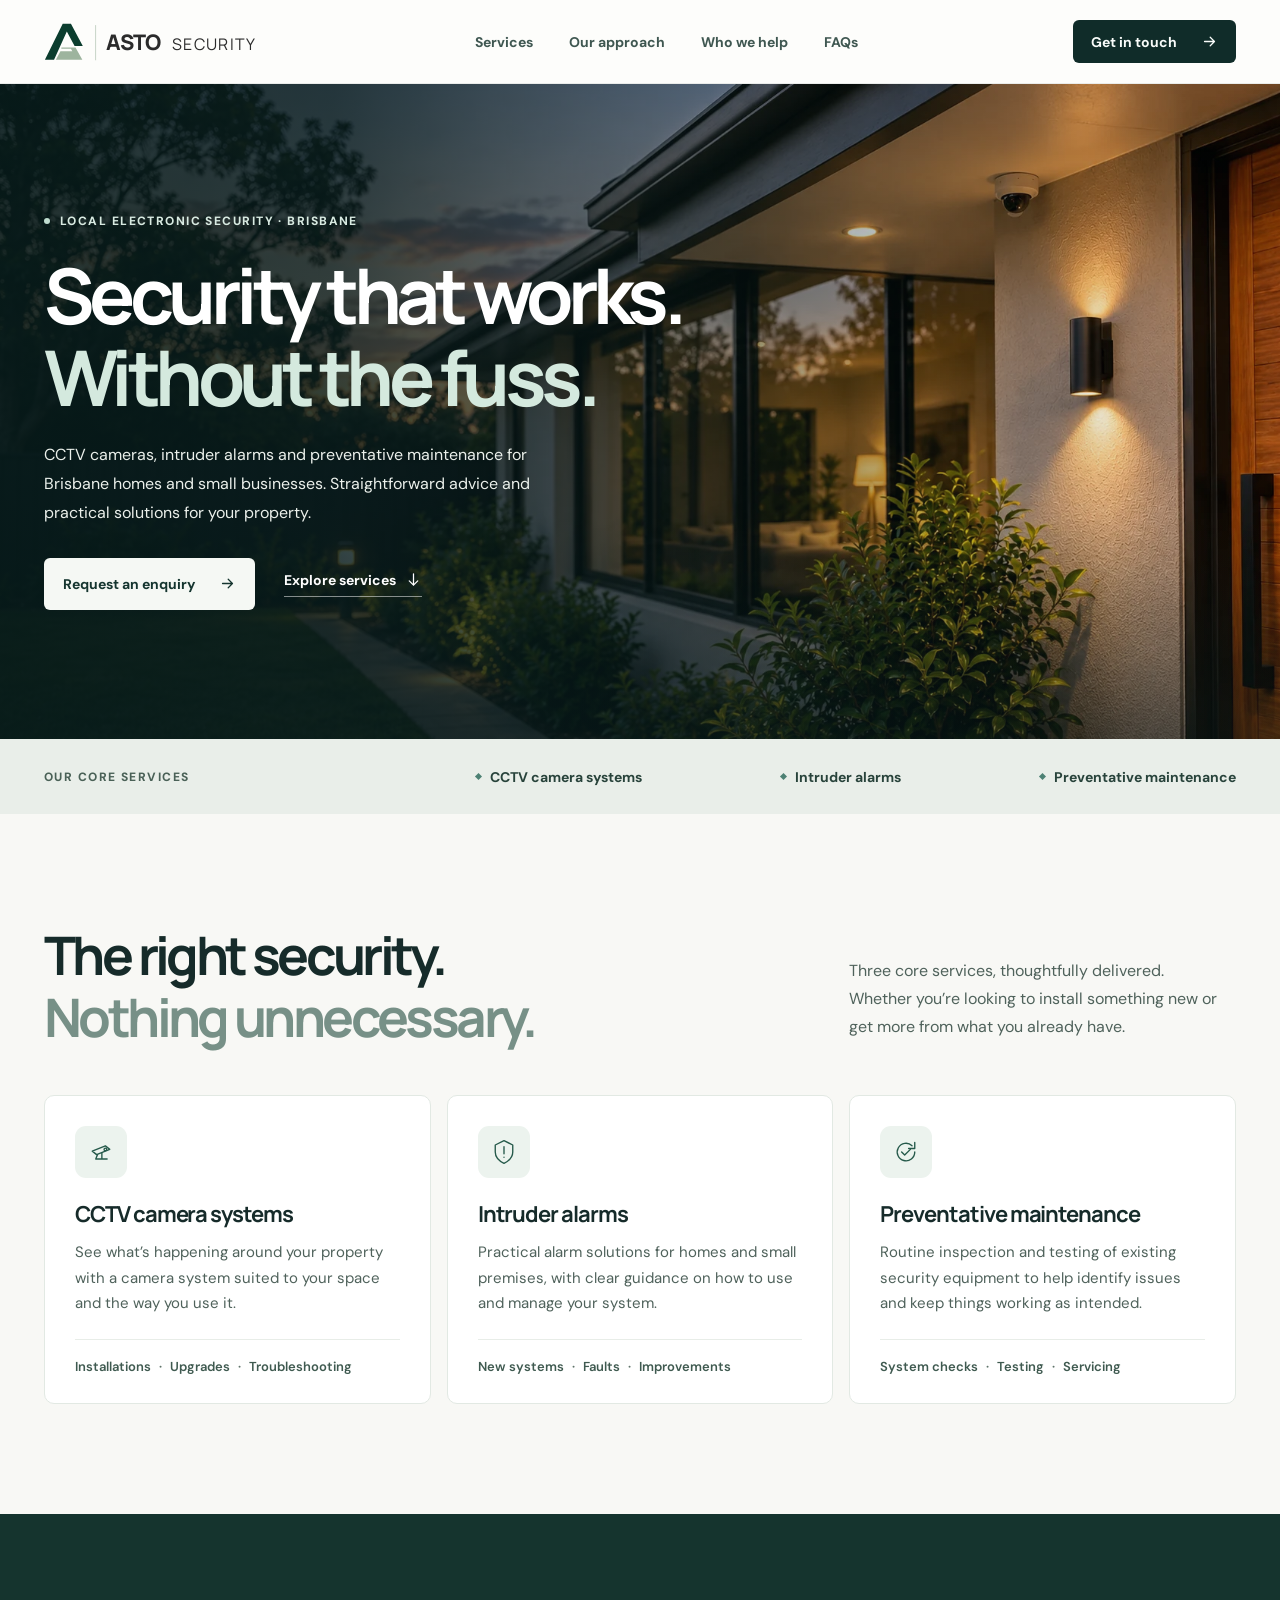
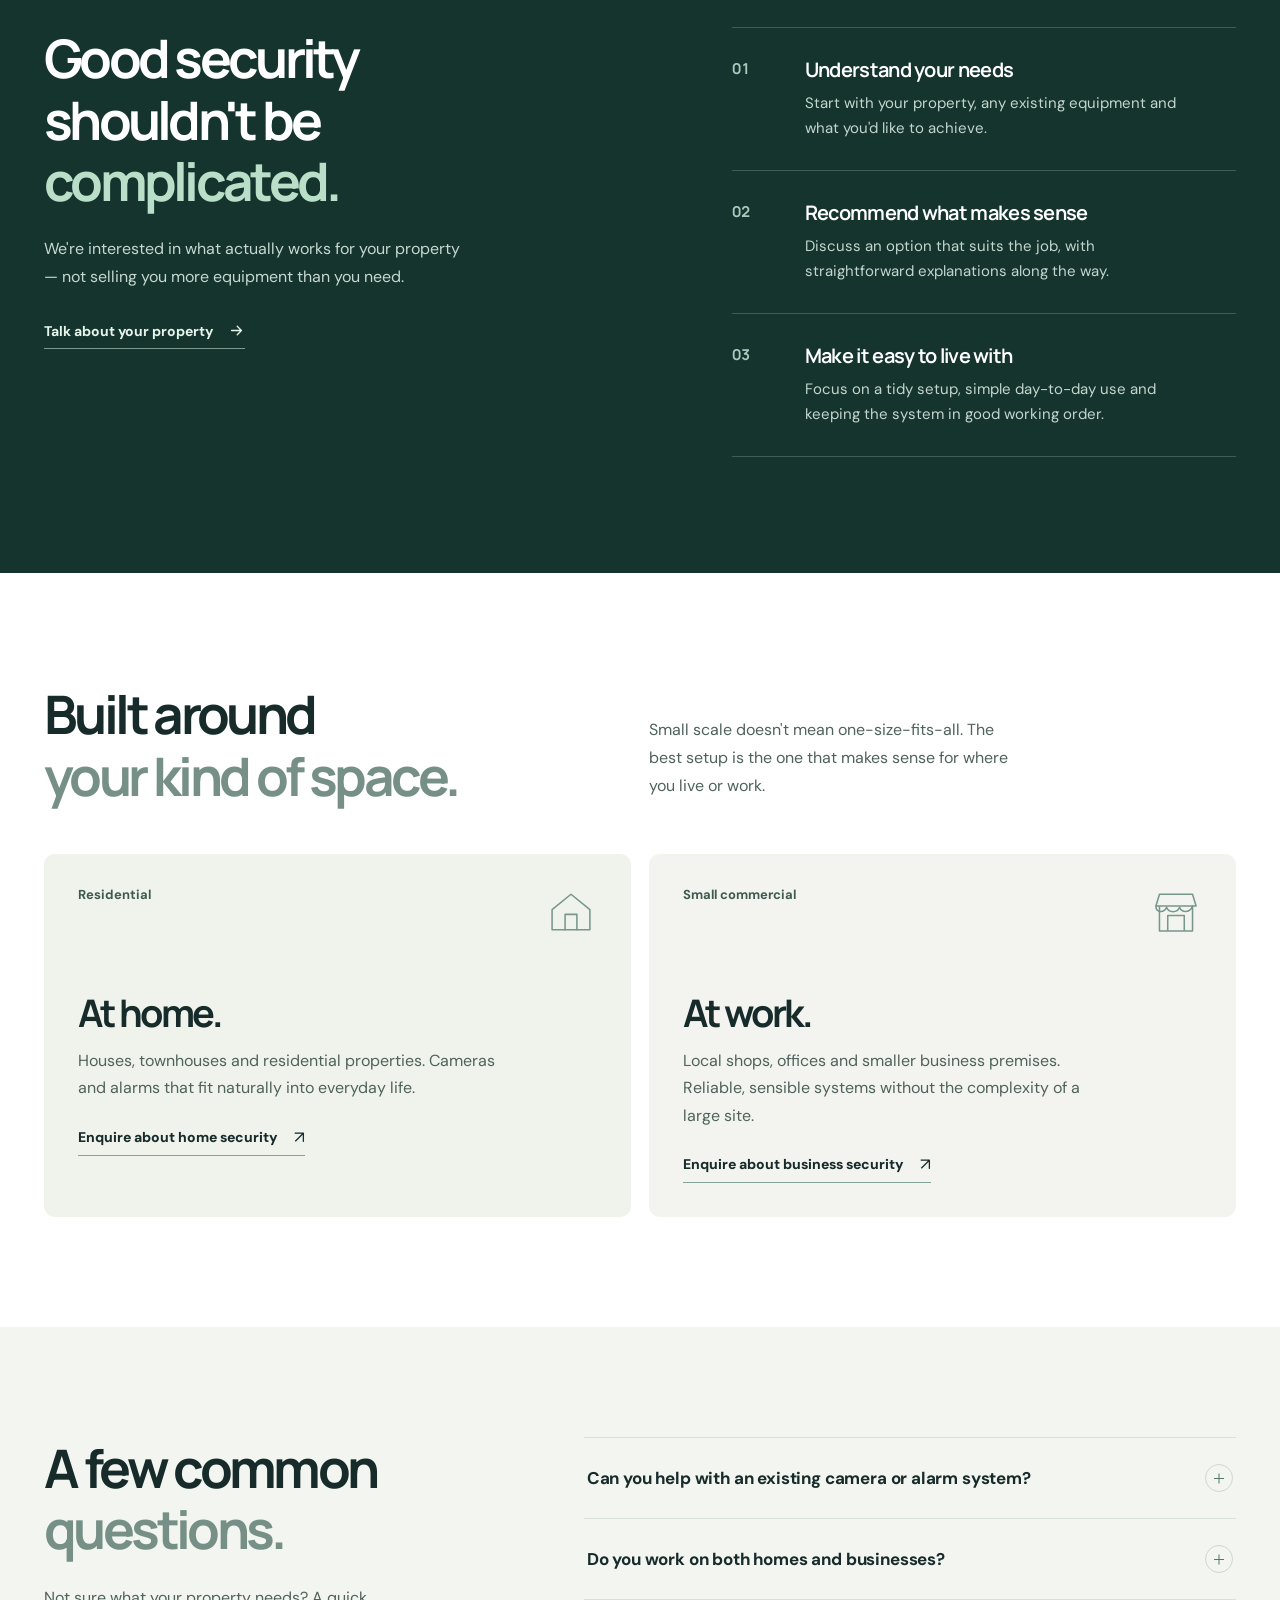
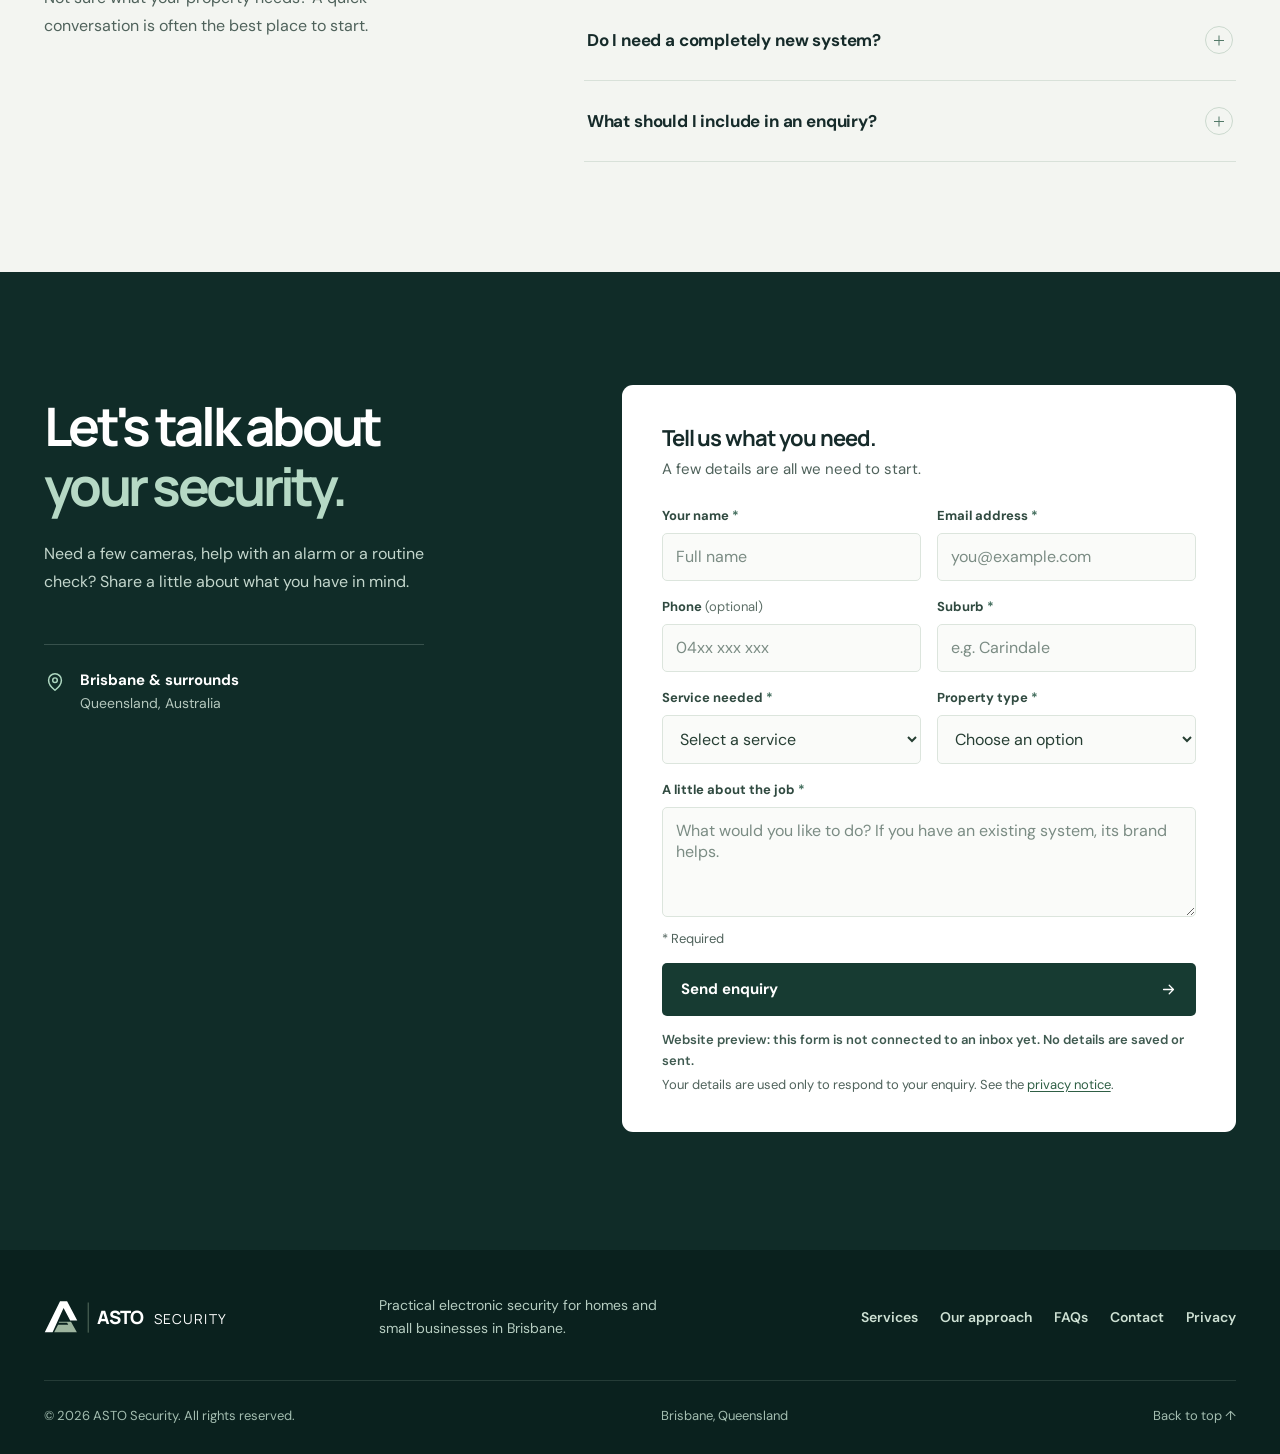
==== public/index.html @ 2a5658af "Replace Formspree with Cloudflare Worker, Turnstile and Google Apps Script Enquiries now go: browser" ====
<!doctype html>
<html lang="en-AU">
<head>
  <meta charset="utf-8">
  <meta name="viewport" content="width=device-width, initial-scale=1">
  <meta name="theme-color" content="#f8f8f5">
  <meta name="description" content="ASTO Security offers CCTV camera systems, intruder alarms and preventative maintenance for Brisbane homes and small businesses.">
  <title>ASTO Security | CCTV, Alarms & Maintenance in Brisbane</title>
  <!-- Sharing preview. At launch, change og:image to the full https:// address on the live domain and add
       <link rel="canonical"> and og:url with that domain (see docs/launch-checklist.md). -->
  <meta property="og:type" content="website">
  <meta property="og:site_name" content="ASTO Security">
  <meta property="og:locale" content="en_AU">
  <meta property="og:title" content="ASTO Security | CCTV, Alarms & Maintenance in Brisbane">
  <meta property="og:description" content="CCTV camera systems, intruder alarms and preventative maintenance for Brisbane homes and small businesses.">
  <meta property="og:image" content="assets/og-image.jpg">
  <meta property="og:image:width" content="1200">
  <meta property="og:image:height" content="630">
  <meta property="og:image:alt" content="ASTO Security: Security that works. Without the fuss.">
  <meta name="twitter:card" content="summary_large_image">
  <link rel="icon" href="assets/branding/asto-favicon-tab.svg" type="image/svg+xml">
  <link rel="apple-touch-icon" href="assets/branding/apple-touch-icon.png">
  <link rel="preload" href="assets/asto-home-hero-v3.webp" as="image" type="image/webp" fetchpriority="high">
  <link rel="preconnect" href="https://fonts.googleapis.com">
  <link rel="preconnect" href="https://fonts.gstatic.com" crossorigin>
  <link href="https://fonts.googleapis.com/css2?family=DM+Sans:wght@400;500;600;700&family=Manrope:wght@400;500;600;700;800&display=swap" rel="stylesheet">
  <link rel="stylesheet" href="styles.css">
  <script type="application/ld+json">
  {
    "@context": "https://schema.org",
    "@type": "LocalBusiness",
    "name": "ASTO Security",
    "description": "CCTV camera systems, intruder alarms and preventative maintenance for Brisbane homes and small businesses.",
    "areaServed": { "@type": "City", "name": "Brisbane", "containedInPlace": { "@type": "State", "name": "Queensland" } },
    "makesOffer": [
      { "@type": "Offer", "itemOffered": { "@type": "Service", "name": "CCTV camera systems" } },
      { "@type": "Offer", "itemOffered": { "@type": "Service", "name": "Intruder alarms" } },
      { "@type": "Offer", "itemOffered": { "@type": "Service", "name": "Preventative maintenance" } }
    ]
  }
  </script>
  <script src="config.js" defer></script>
  <script src="script.js" defer></script>
</head>
<body>
  <a class="skip-link" href="#main">Skip to content</a>
  <header class="site-header" id="top">
    <div class="container header-row">
      <a class="brand" href="#top" aria-label="ASTO Security, back to top">
        <!-- Inlined from assets/branding/asto-horizontal-dark.svg so the wordmark uses the page's Manrope font -->
        <svg class="brand-logo" viewBox="6 8 474 92" aria-hidden="true" focusable="false">
          <g transform="translate(0 2)"><path d="M8 91L47 12H65L91 61H73L56 29L28 91H8Z" fill="#0B3D2E"/><path d="M44 64H75L90 91H32L42 72H68L65 67H44Z" fill="#9DB49E"/></g>
          <path d="M119 17v77" stroke="#9DB49E" stroke-width="1.5" opacity=".8"/>
          <text x="141" y="72" font-family="Manrope,Montserrat,Arial,sans-serif" font-size="47" font-weight="800" letter-spacing="-2" fill="#2B2B2B">ASTO</text>
          <text x="286" y="72" font-family="Manrope,Montserrat,Arial,sans-serif" font-size="35" font-weight="400" letter-spacing="3" fill="#2B2B2B">SECURITY</text>
        </svg>
      </a>
      <nav class="desktop-nav" aria-label="Main navigation">
        <a href="#services">Services</a>
        <a href="#approach">Our approach</a>
        <a href="#who-we-help">Who we help</a>
        <a href="#faq">FAQs</a>
      </nav>
      <a href="#contact" class="header-cta">Get in touch <svg aria-hidden="true" viewBox="0 0 24 24"><path d="M5 12h14m-6-6 6 6-6 6"/></svg></a>
      <button class="mobile-toggle" id="mobileToggle" type="button" aria-controls="mobileNav" aria-expanded="false" aria-label="Open navigation">
        <svg class="menu-icon" viewBox="0 0 24 24" aria-hidden="true"><path d="M4 7h16M4 12h16M4 17h16"/></svg>
        <svg class="close-icon" viewBox="0 0 24 24" aria-hidden="true"><path d="M5 5l14 14M19 5 5 19"/></svg>
      </button>
    </div>
    <nav class="mobile-nav" id="mobileNav" aria-label="Mobile navigation" inert>
      <a href="#services">Services</a><a href="#approach">Our approach</a><a href="#who-we-help">Who we help</a><a href="#faq">FAQs</a><a class="mobile-nav-contact" href="#contact">Get in touch <span>↗</span></a>
    </nav>
  </header>

  <main id="main">
    <section class="hero" aria-labelledby="hero-title">
      <div class="hero-image" role="img" aria-label="Warmly lit contemporary home with a CCTV camera at dusk, on a quiet Brisbane-style street"></div>
      <div class="container hero-inner">
        <div class="hero-content">
          <div class="hero-eyebrow"><span class="eyebrow-dot"></span> LOCAL ELECTRONIC SECURITY · BRISBANE</div>
          <h1 id="hero-title">Security that&nbsp;works.<br><em>Without the&nbsp;fuss.</em></h1>
          <p>CCTV cameras, intruder alarms and preventative maintenance for Brisbane homes and small businesses. Straightforward advice and practical solutions for your property.</p>
          <div class="hero-actions">
            <a class="button button-light" href="#contact">Request an enquiry <svg viewBox="0 0 24 24" aria-hidden="true"><path d="M5 12h14m-6-6 6 6-6 6"/></svg></a>
            <a class="hero-text-link" href="#services">Explore services <svg viewBox="0 0 24 24" aria-hidden="true"><path d="M12 4v16m-6-6 6 6 6-6"/></svg></a>
          </div>
        </div>
      </div>
    </section>

    <div class="scope-band" aria-label="Our main services">
      <div class="container scope-inner">
        <div class="scope-label">OUR CORE SERVICES</div>
        <div class="scope-entries"><span><i aria-hidden="true"></i> CCTV camera systems</span><span><i aria-hidden="true"></i> Intruder alarms</span><span><i aria-hidden="true"></i> Preventative maintenance</span></div>
      </div>
    </div>

    <section class="section services-section" id="services" aria-labelledby="services-heading">
      <div class="container">
        <div class="section-intro reveal">
          <div><h2 id="services-heading">The right security.<br><span>Nothing unnecessary.</span></h2></div>
          <p>Three core services, thoughtfully delivered. Whether you’re looking to install something new or get more from what you already have.</p>
        </div>
        <div class="services-grid">
          <article class="service-card reveal">
            <div class="service-top"><span class="service-icon" aria-hidden="true"><svg viewBox="0 0 32 32"><path d="m6 15 15-6 5 4-15 6-5-4Z"/><path d="m12 19-2 5h13M17 17v7"/><circle cx="21" cy="13" r="1.5"/></svg></span></div>
            <div><h3>CCTV camera systems</h3><p>See what’s happening around your property with a camera system suited to your space and the way you use it.</p></div>
            <div class="service-detail">Installations <span>·</span> Upgrades <span>·</span> Troubleshooting</div>
          </article>
          <article class="service-card reveal">
            <div class="service-top"><span class="service-icon" aria-hidden="true"><svg viewBox="0 0 32 32"><path d="m16 3 10 5v8c0 6-4 10-10 13C10 26 6 22 6 16V8l10-5Z"/><path d="M16 10v8m0 4h.01"/></svg></span></div>
            <div><h3>Intruder alarms</h3><p>Practical alarm solutions for homes and small premises, with clear guidance on how to use and manage your system.</p></div>
            <div class="service-detail">New systems <span>·</span> Faults <span>·</span> Improvements</div>
          </article>
          <article class="service-card reveal">
            <div class="service-top"><span class="service-icon" aria-hidden="true"><svg viewBox="0 0 32 32"><path d="M26 16a10 10 0 1 1-3.1-7.2"/><path d="M26 5v7h-7"/><path d="m11 16 3.5 3.5L21 13"/></svg></span></div>
            <div><h3>Preventative maintenance</h3><p>Routine inspection and testing of existing security equipment to help identify issues and keep things working as intended.</p></div>
            <div class="service-detail">System checks <span>·</span> Testing <span>·</span> Servicing</div>
          </article>
        </div>
      </div>
    </section>

    <section class="approach-section" id="approach" aria-labelledby="approach-heading">
      <div class="container approach-grid">
        <div class="approach-heading reveal">
          <h2 id="approach-heading">Good security<br>shouldn't be<br><em>complicated.</em></h2>
          <p>We're interested in what actually works for your property — not selling you more equipment than you need.</p>
          <a class="approach-link" href="#contact">Talk about your property <svg viewBox="0 0 24 24" aria-hidden="true"><path d="M5 12h14m-6-6 6 6-6 6"/></svg></a>
        </div>
        <ol class="approach-steps">
          <li class="approach-step reveal"><span class="step-num" aria-hidden="true">01</span><div><h3>Understand your needs</h3><p>Start with your property, any existing equipment and what you'd like to achieve.</p></div></li>
          <li class="approach-step reveal"><span class="step-num" aria-hidden="true">02</span><div><h3>Recommend what makes sense</h3><p>Discuss an option that suits the job, with straightforward explanations along the way.</p></div></li>
          <li class="approach-step reveal"><span class="step-num" aria-hidden="true">03</span><div><h3>Make it easy to live with</h3><p>Focus on a tidy setup, simple day-to-day use and keeping the system in good working order.</p></div></li>
        </ol>
      </div>
    </section>

    <section class="section customers-section" id="who-we-help" aria-labelledby="customers-heading">
      <div class="container">
        <div class="section-intro customers-intro reveal">
          <div><h2 id="customers-heading">Built around<br><span>your kind of space.</span></h2></div>
          <p>Small scale doesn't mean one-size-fits-all. The best setup is the one that makes sense for where you live or work.</p>
        </div>
        <div class="customer-grid">
          <article class="customer-card customer-home reveal">
            <div class="customer-card-top"><span>Residential</span><svg viewBox="0 0 44 44" aria-hidden="true"><path d="m6 20 16-13 16 13v17H6V20Z"/><path d="M17 37V24h10v13"/></svg></div>
            <div><h3>At home.</h3><p>Houses, townhouses and residential properties. Cameras and alarms that fit naturally into everyday life.</p><a href="#contact" data-property="Residential">Enquire about home security <span aria-hidden="true">↗</span></a></div>
          </article>
          <article class="customer-card customer-business reveal">
            <div class="customer-card-top"><span>Small commercial</span><svg viewBox="0 0 44 44" aria-hidden="true"><path d="M5 17h34l-3-10H8L5 17Zm3 0v21h28V17M15 38V25h14v13"/><path d="M5 17c0 6 7 6 9 1 2 5 9 5 11 0 2 5 9 5 11-1"/></svg></div>
            <div><h3>At work.</h3><p>Local shops, offices and smaller business premises. Reliable, sensible systems without the complexity of a large site.</p><a href="#contact" data-property="Small business">Enquire about business security <span aria-hidden="true">↗</span></a></div>
          </article>
        </div>
      </div>
    </section>

    <section class="section faq-section" id="faq" aria-labelledby="faq-heading">
      <div class="container faq-grid">
        <div class="faq-heading reveal"><h2 id="faq-heading">A few common<br><span>questions.</span></h2><p>Not sure what your property needs? A quick conversation is often the best place to start.</p></div>
        <div class="faq-list reveal">
          <details><summary>Can you help with an existing camera or alarm system?<span class="faq-plus" aria-hidden="true"></span></summary><p>Existing systems may be suitable for troubleshooting, servicing or targeted upgrades. What’s possible will depend on the equipment, its condition and compatibility.</p></details>
          <details><summary>Do you work on both homes and businesses?<span class="faq-plus" aria-hidden="true"></span></summary><p>ASTO is focused on residential properties and smaller commercial premises such as shops, small offices and local workshops around Brisbane.</p></details>
          <details><summary>Do I need a completely new system?<span class="faq-plus" aria-hidden="true"></span></summary><p>Not necessarily. Sometimes maintenance or a selective upgrade is all that's needed. We can discuss the existing system before considering replacement.</p></details>
          <details><summary>What should I include in an enquiry?<span class="faq-plus" aria-hidden="true"></span></summary><p>Just tell us your suburb, the type of property, and what you need help with. If you already have a system, its make and a few photos can be useful.</p></details>
        </div>
      </div>
    </section>

    <section class="contact-section" id="contact" aria-labelledby="contact-heading">
      <div class="container contact-grid">
        <div class="contact-left reveal">
          <h2 id="contact-heading">Let's talk about<br><em>your security.</em></h2>
          <p>Need a few cameras, help with an alarm or a routine check? Share a little about what you have in mind.</p>
          <div class="contact-location"><svg viewBox="0 0 24 24" aria-hidden="true"><path d="M19 10c0 5.4-7 11-7 11S5 15.4 5 10a7 7 0 0 1 14 0Z"/><circle cx="12" cy="10" r="2.5"/></svg><div><strong>Brisbane & surrounds</strong><span>Queensland, Australia</span></div></div>
          <p class="contact-email" id="contactEmailDisplay" hidden></p>
        </div>
        <div class="contact-form-card reveal">
          <div class="form-heading"><h3>Tell us what you need.</h3><p>A few details are all we need to start.</p></div>
          <form id="enquiryForm" novalidate data-mode="preview">
            <div class="field-row"><div class="field"><label for="fullName">Your name <span aria-hidden="true">*</span></label><input id="fullName" name="name" autocomplete="name" placeholder="Full name" required maxlength="100" aria-describedby="fullName-error"><p class="field-error" id="fullName-error" hidden></p></div><div class="field"><label for="email">Email address <span aria-hidden="true">*</span></label><input id="email" name="email" type="email" autocomplete="email" inputmode="email" placeholder="you@example.com" required maxlength="160" aria-describedby="email-error"><p class="field-error" id="email-error" hidden></p></div></div>
            <div class="field-row"><div class="field"><label for="phone">Phone <span class="optional">(optional)</span></label><input id="phone" name="phone" type="tel" autocomplete="tel" inputmode="tel" placeholder="04xx xxx xxx" maxlength="20" pattern="[0-9+()\s\-]{8,20}" aria-describedby="phone-error"><p class="field-error" id="phone-error" hidden></p></div><div class="field"><label for="suburb">Suburb <span aria-hidden="true">*</span></label><input id="suburb" name="suburb" autocomplete="address-level2" placeholder="e.g. Carindale" required maxlength="60" aria-describedby="suburb-error"><p class="field-error" id="suburb-error" hidden></p></div></div>
            <div class="field-row"><div class="field"><label for="service">Service needed <span aria-hidden="true">*</span></label><select id="service" name="service" required aria-describedby="service-error"><option value="" disabled selected>Select a service</option><option>CCTV installation</option><option>Intruder alarms</option><option>Preventative maintenance</option><option>General enquiry</option></select><p class="field-error" id="service-error" hidden></p></div><div class="field"><label for="property">Property type <span aria-hidden="true">*</span></label><select id="property" name="property_type" required aria-describedby="property-error"><option value="" disabled selected>Choose an option</option><option>Residential</option><option>Small business</option></select><p class="field-error" id="property-error" hidden></p></div></div>
            <div class="field"><label for="message">A little about the job <span aria-hidden="true">*</span></label><textarea id="message" name="message" placeholder="What would you like to do? If you have an existing system, its brand helps." rows="4" required minlength="10" maxlength="2000" aria-describedby="message-error"></textarea><p class="field-error" id="message-error" hidden></p></div>
            <div class="form-trap" aria-hidden="true"><label for="website">Leave this field empty</label><input id="website" name="website" tabindex="-1" autocomplete="off"></div>
            <div class="form-turnstile" id="turnstileWidget"></div>
            <p class="form-required-note"><span aria-hidden="true">*</span> Required</p>
            <button class="form-submit" type="submit" id="formSubmit"><span class="form-submit-label">Send enquiry</span> <svg viewBox="0 0 24 24" aria-hidden="true"><path d="M5 12h14m-6-6 6 6-6 6"/></svg></button>
            <p class="form-feedback" role="status" aria-live="polite" id="formFeedback" tabindex="-1"></p>
            <p class="form-disclaimer" id="formNote"><span class="form-preview-note">Website preview: this form is not connected to an inbox yet. No details are saved or sent.</span> <span>Your details are used only to respond to your enquiry. See the <a href="privacy.html">privacy notice</a>.</span></p>
          </form>
        </div>
      </div>
    </section>
  </main>

  <footer class="footer"><div class="container footer-main">
    <a class="footer-brand" href="#top" aria-label="ASTO Security, back to top">
      <!-- Inlined from assets/branding/asto-horizontal-light.svg so the wordmark uses the page's Manrope font -->
      <svg class="footer-logo" viewBox="6 8 474 92" aria-hidden="true" focusable="false">
        <g transform="translate(0 2)"><path d="M8 91L47 12H65L91 61H73L56 29L28 91H8Z" fill="#FFFFFF"/><path d="M44 64H75L90 91H32L42 72H68L65 67H44Z" fill="#9DB49E"/></g>
        <path d="M119 17v77" stroke="#9DB49E" stroke-width="1.5" opacity=".9"/>
        <text x="141" y="72" font-family="Manrope,Montserrat,Arial,sans-serif" font-size="47" font-weight="800" letter-spacing="-2" fill="#FFFFFF">ASTO</text>
        <text x="286" y="72" font-family="Manrope,Montserrat,Arial,sans-serif" font-size="35" font-weight="400" letter-spacing="3" fill="#FFFFFF">SECURITY</text>
      </svg>
    </a>
    <p>Practical electronic security for homes and small businesses in Brisbane.</p>
    <div class="footer-links"><a href="#services">Services</a><a href="#approach">Our approach</a><a href="#faq">FAQs</a><a href="#contact">Contact</a><a href="privacy.html">Privacy</a></div>
  </div><div class="container footer-bottom"><span>© <span id="year">2026</span> ASTO Security. All rights reserved.</span><span>Brisbane, Queensland</span><a href="#top">Back to top ↑</a></div></footer>
</body>
</html>
---- public/styles.css ----
:root{
  --paper:#f8f8f5;--white:#fff;--ink:#162b2a;--dark:#102c29;--dark2:#173b36;
  --muted:#4f625b;--line:#e0e6e2;--soft:#edf2ee;--accent:#c7e5d8;--max:1200px;
}
*,*::before,*::after{box-sizing:border-box}
html{scroll-behavior:smooth;scroll-padding-top:80px}
body{margin:0;background:var(--paper);color:var(--ink);font-family:'DM Sans',Arial,sans-serif;-webkit-font-smoothing:antialiased}
body.menu-open{overflow:hidden}
h1,h2,h3,p{margin-top:0}
h1,h2,h3{font-family:'Manrope','DM Sans',Arial,sans-serif}
a{color:inherit;text-decoration:none}
button,input,select,textarea{font:inherit}
button{cursor:pointer}
svg{display:block}
button:focus-visible,a:focus-visible,input:focus-visible,textarea:focus-visible,select:focus-visible,summary:focus-visible{outline:3px solid #79a99f;outline-offset:4px}
::selection{background:#bfded1;color:#102c29}
.container{width:min(var(--max),calc(100% - 88px));margin:auto}
.skip-link{position:fixed;z-index:999;top:-80px;left:12px;padding:12px 18px;background:white;color:#172d28;border-radius:8px}
.skip-link:focus{top:12px}
/* Header */
.site-header{height:84px;background:#fdfdfb;position:relative;z-index:30;border-bottom:1px solid rgba(15,45,39,.08)}
.header-row{height:100%;display:flex;align-items:center;justify-content:space-between;gap:24px}
.brand{display:flex;gap:10px;align-items:center;min-width:168px;line-height:1}
.brand-logo{display:block;height:42px;width:auto;aspect-ratio:474/92;overflow:visible}
.desktop-nav{display:flex;gap:36px;align-items:center;margin-left:auto;margin-right:auto}
.desktop-nav a{font-size:14px;font-weight:700;color:#3f5751;padding:10px 0;transition:color .2s}
.desktop-nav a:hover{color:#0c2823}
.header-cta{min-height:43px;white-space:nowrap;display:flex;align-items:center;gap:24px;background:var(--dark);color:#f9fcfa;padding:0 18px;border-radius:6px;font-size:14px;font-weight:700;transition:background .2s,transform .2s}
.header-cta:hover{background:#27554c;transform:translateY(-1px)}
.header-cta svg,.button svg,.approach-link svg,.form-submit svg,.hero-text-link svg{height:17px;width:17px;fill:none;stroke:currentColor;stroke-width:1.8;stroke-linecap:round;stroke-linejoin:round}
.mobile-toggle,.mobile-nav{display:none}
/* Hero */
.hero{min-height:655px;position:relative;isolation:isolate;overflow:hidden;background:#1a3431;color:white}
.hero-image{position:absolute;inset:0;z-index:-2;background-image:url('assets/asto-home-hero-v3.webp');background-size:cover;background-position:center 30%;transform:scale(1.025)}
.hero:before{content:"";position:absolute;inset:0;z-index:-1;background:linear-gradient(90deg,rgba(7,27,27,.89) 0%,rgba(8,28,29,.82) 26%,rgba(8,28,29,.50) 51%,rgba(9,28,27,.08) 87%),linear-gradient(0deg,rgba(7,22,23,.53),transparent 34%)}
.hero-inner{position:relative;min-height:655px;display:flex;align-items:center;padding:72px 0}
.hero-content{max-width:760px}
.hero-eyebrow{display:flex;align-items:center;gap:10px;color:#d8eae1;font-size:12px;letter-spacing:.12em;font-weight:800}
.eyebrow-dot{height:6px;width:6px;background:#bfdccf;border-radius:50%}
.hero h1{font-size:clamp(57px,6vw,90px);line-height:1.065;letter-spacing:-.072em;font-weight:700;margin:25px 0 22px}
.hero h1 em{font-style:normal;color:#d4e9de}
.hero-content>p{max-width:526px;font-size:16px;line-height:1.83;color:#ebf0eb;margin-bottom:30px}
.hero-actions{display:flex;align-items:center;gap:29px;flex-wrap:wrap}
.button{display:inline-flex;align-items:center;justify-content:space-between;gap:24px;border-radius:6px;min-height:52px;padding:0 19px;font-size:14px;font-weight:700;transition:background .2s,transform .2s}
.button:hover{transform:translateY(-2px)}
.button-light{background:#f5f8f4;color:#15352f}
.button-light:hover{background:#dcebe2}
.hero-text-link{display:inline-flex;gap:9px;align-items:center;color:#fff;font-size:14px;font-weight:700;border-bottom:1px solid rgba(255,255,255,.5);padding-bottom:7px;transition:color .2s}
.hero-text-link:hover{color:#d3eadf}
/* Scope bar */
.scope-band{background:#e9eee9}
.scope-inner{min-height:75px;display:flex;align-items:center;justify-content:space-between;gap:30px}
.scope-label{font-size:12px;letter-spacing:.12em;font-weight:800;color:#4a6157;white-space:nowrap}
.scope-entries{display:flex;align-items:center;justify-content:space-between;gap:52px;flex:0 1 760px}
.scope-entries span{display:flex;align-items:center;gap:9px;font-size:14px;color:#28433b;font-weight:700;white-space:nowrap}
.scope-entries i{display:block;height:5px;width:5px;background:#4d8174;transform:rotate(45deg);flex:none}
/* Section typography */
.section{padding:110px 0}
.section-intro{display:grid;grid-template-columns:repeat(3,minmax(0,1fr));column-gap:16px;align-items:end;margin-bottom:48px}
.section-intro>div{grid-column:1/3}
.section-intro h2,.faq-heading h2{font-size:clamp(37px,4.15vw,60px);line-height:1.16;letter-spacing:-.068em;font-weight:700;margin:0}
.section-intro h2 span,.faq-heading h2 span{color:#779087}
.section-intro>p{max-width:380px;margin:0 0 6px;font-size:16px;line-height:1.75;color:var(--muted)}
/* Services */
.services-section{background:var(--paper)}
.services-grid{display:grid;grid-template-columns:repeat(3,minmax(0,1fr));gap:16px}
.service-card{background:#fff;border:1px solid #e2e9e3;border-radius:10px;padding:30px 30px 28px;display:flex;flex-direction:column;gap:22px;transition:transform .25s,border-color .25s}
.service-card:hover{transform:translateY(-4px);border-color:#c3d2c8}
.service-top{display:flex;align-items:start;justify-content:space-between;gap:12px}
.service-icon{height:52px;width:52px;border-radius:11px;background:#ecf3ee;display:grid;place-items:center;color:#25594a}
.service-icon svg{height:28px;width:28px;fill:none;stroke:currentColor;stroke-width:1.55;stroke-linecap:round;stroke-linejoin:round}
.service-card h3{font-size:22px;letter-spacing:-.048em;line-height:1.28;margin:0 0 12px;font-weight:700}
.service-card>div:nth-child(2){flex:1}
.service-card p{font-size:15px;line-height:1.7;color:var(--muted);margin:0}
.service-detail{padding-top:18px;border-top:1px solid #e8ede8;font-size:13px;color:#3f5a50;font-weight:600}
.service-detail span{margin:0 5px;color:#5f746a}
/* Approach */
.approach-section{padding:113px 0 116px;background:#15342e;color:#fff;position:relative;overflow:hidden}
.approach-grid{display:grid;grid-template-columns:1fr .88fr;gap:115px;position:relative}
.approach-heading h2{font-size:clamp(37px,4.15vw,60px);line-height:1.16;letter-spacing:-.07em;font-weight:700;margin:0 0 23px}
.approach-heading h2 em{font-style:normal;color:#b9dfc9}
.approach-heading>p{font-size:16px;color:#c6d8cf;line-height:1.75;max-width:420px;margin-bottom:29px}
.approach-link{display:inline-flex;gap:15px;align-items:center;border-bottom:1px solid rgba(198,226,211,.58);padding-bottom:8px;color:#e7f5ea;font-size:14px;font-weight:700}
.approach-steps{align-self:center;list-style:none;margin:0;padding:0;border-top:1px solid rgba(237,247,237,.2)}
.approach-step{display:grid;grid-template-columns:48px 1fr;gap:25px;padding:28px 0;border-bottom:1px solid rgba(237,247,237,.2)}
.step-num{font-family:Manrope,"DM Sans",Arial,sans-serif;font-size:15px;font-weight:700;color:#a9cbbb;padding-top:2px;font-variant-numeric:tabular-nums}
.approach-step h3{font-size:20px;letter-spacing:-.035em;margin-bottom:8px;font-weight:650}
.approach-step p{font-size:15px;line-height:1.7;color:#c3d6cc;margin:0;max-width:380px}
/* Who we help */
.customers-section{background:#fff}
.customers-intro{grid-template-columns:repeat(2,minmax(0,1fr));column-gap:18px}
.customers-intro>div{grid-column:1/2}
.customer-grid{display:grid;grid-template-columns:1fr 1fr;gap:18px}
.customer-card{border-radius:11px;padding:32px 34px 34px;display:flex;flex-direction:column;gap:48px;transition:transform .22s}
.customer-card:hover{transform:translateY(-3px)}
.customer-home{background:#eff3ec}
.customer-business{background:#f3f4f0}
.customer-card-top{display:flex;align-items:start;justify-content:space-between;gap:20px}
.customer-card-top>span{font-size:13px;font-weight:700;color:#3f5a50}
.customer-card-top svg{height:52px;width:52px;fill:none;stroke:#77968c;stroke-width:1.3;stroke-linecap:round;stroke-linejoin:round}
.customer-card h3{font-size:38px;letter-spacing:-.065em;margin:0 0 9px}
.customer-card p{font-size:16px;line-height:1.7;color:var(--muted);max-width:420px;margin:0 0 24px}
.customer-card a{display:inline-flex;align-items:center;gap:16px;font-size:14px;font-weight:800;border-bottom:1px solid #83a498;padding-bottom:7px}
.customer-card a span{font-size:17px;font-weight:400}
/* FAQ */
.faq-section{background:#f3f5f1}
.faq-grid{display:grid;grid-template-columns:.8fr 1.2fr;gap:105px}
.faq-heading>p{font-size:16px;line-height:1.75;max-width:360px;color:var(--muted);margin:24px 0 0}
.faq-list{border-top:1px solid #d8e1d9}
.faq-list details{border-bottom:1px solid #d8e1d9;padding:0 2px}
.faq-list summary{list-style:none;display:flex;align-items:center;justify-content:space-between;gap:22px;font-size:17px;font-weight:700;letter-spacing:-.01em;cursor:pointer;min-height:80px;padding:19px 1px}
.faq-list summary::-webkit-details-marker{display:none}
.faq-plus{width:28px;height:28px;border:1px solid #cbd9ce;border-radius:50%;flex:none;position:relative}
.faq-plus:before,.faq-plus:after{content:"";background:#537968;width:10px;height:1px;position:absolute;left:8px;top:13px;transition:transform .2s}
.faq-plus:after{transform:rotate(90deg)}
.faq-list details[open] .faq-plus:after{transform:rotate(0)}
.faq-list details p{font-size:16px;color:var(--muted);line-height:1.75;max-width:560px;margin:-3px 39px 26px 1px}
/* Contact */
.contact-section{background:#102c28;color:white;padding:113px 0 118px}
.contact-grid{display:grid;grid-template-columns:.88fr 1.12fr;gap:95px;align-items:start}
.contact-left{padding-top:11px}
.contact-left h2{font-size:clamp(37px,4.15vw,60px);line-height:1.14;letter-spacing:-.07em;margin:0 0 23px}
.contact-left h2 em{font-style:normal;color:#b6d9c5}
.contact-left>p:not(.contact-email){max-width:420px;font-size:16px;line-height:1.75;color:#c3d6cc;margin:0 0 48px}
.contact-location{display:flex;gap:14px;align-items:start;padding-top:25px;border-top:1px solid rgba(233,247,236,.18);max-width:380px}
.contact-location svg{height:22px;width:22px;flex:none;fill:none;stroke:#aed8c1;stroke-width:1.6;stroke-linecap:round;stroke-linejoin:round;margin-top:1px}
.contact-location strong{display:block;font-size:15px;font-weight:700;margin-bottom:4px}
.contact-location span{display:block;font-size:14px;color:#b4c7bd}
.contact-email{margin-top:18px;font-size:15px;color:#d9ede0}
.contact-form-card{background:#fff;color:var(--ink);border-radius:11px;padding:38px 40px 36px}
.form-heading h3{font-size:22px;letter-spacing:-.04em;margin:0 0 6px}
.form-heading p{font-size:15px;color:var(--muted);margin:0 0 28px}
.field-row{display:grid;grid-template-columns:1fr 1fr;gap:16px}
.field{display:flex;flex-direction:column;gap:9px;margin-bottom:17px;min-width:0}
.field label{font-size:13px;font-weight:700;color:#304a40}
.field label span{color:#3f6b5a}.field label .optional{font-weight:400;color:#5d6f67}
.field input,.field select,.field textarea{width:100%;border:1px solid #dce5dd;background:#fafbf9;color:#263e33;border-radius:5px;padding:12px 13px;min-height:48px;outline:none;font-size:16px;transition:border-color .2s,box-shadow .2s}
.field input::placeholder,.field textarea::placeholder{color:#7b8c84}
.field input:focus,.field select:focus,.field textarea:focus{border-color:#7aab90;box-shadow:0 0 0 3px rgba(104,159,125,.13)}
.field textarea{resize:vertical;min-height:104px}
.form-submit{width:100%;min-height:53px;background:#173b32;border:0;color:#fff;border-radius:5px;display:flex;align-items:center;justify-content:space-between;padding:0 19px;font-size:15px;font-weight:700;transition:background .2s}
.form-submit:hover{background:#2c5a4a}
.form-feedback{font-size:14px;color:#2f5f45;line-height:1.5;margin:12px 0 0}.form-feedback:empty{display:none}
.form-disclaimer{font-size:13px;color:#4f625b;line-height:1.6;margin:14px 0 0}
.form-disclaimer a{text-decoration:underline;text-underline-offset:2px;color:#2f5f45}
#enquiryForm[data-mode="live"] .form-preview-note{display:none}
.form-preview-note{display:block;margin-bottom:4px;font-weight:600;color:#3f5a50}
.field-error{font-size:13px;color:#a12a1f;margin:0;line-height:1.4}
.field [aria-invalid="true"]{border-color:#c0473b;background:#fffafa}
.form-required-note{font-size:13px;color:var(--muted);margin:-4px 0 16px}
.form-trap{position:absolute;left:-10000px;width:1px;height:1px;overflow:hidden}
.form-turnstile:empty{display:none}.form-turnstile{margin:0}
.form-submit:disabled{opacity:.7;cursor:progress}
.form-feedback{padding:0}.form-feedback:focus{outline:none}
.form-feedback[data-state]{border-radius:5px;padding:11px 13px;font-weight:600}
.form-feedback[data-state="success"]{background:#e6f2ea;color:#1f5137}
.form-feedback[data-state="error"]{background:#fbeceb;color:#8a2219}
.form-feedback[data-state="preview"],.form-feedback[data-state="sending"]{background:#eef2ee;color:#304a40}
/* Footer */
.footer{background:#0a211e;color:#dbece0}
.footer-main{display:grid;grid-template-columns:1fr 1.3fr 1.5fr;gap:45px;align-items:center;padding:44px 0 40px}
.footer-brand{display:inline-block;justify-self:start;line-height:0}
.footer-logo{display:block;height:36px;width:auto;aspect-ratio:474/92;overflow:visible}
.footer-main p{font-size:14px;line-height:1.65;color:#b6cdc1;margin:0;max-width:300px}
.footer-links{display:flex;justify-content:flex-end;gap:4px 22px;flex-wrap:wrap}
.footer-links a{font-size:14px;font-weight:600;color:#cde0d3;padding:10px 0}
.footer-links a:hover,.footer-bottom a:hover{text-decoration:underline}
.footer-bottom{border-top:1px solid rgba(216,237,220,.13);display:flex;align-items:center;justify-content:space-between;gap:20px;padding:16px 0 20px;color:#a3bdb0;font-size:13px}
.footer-bottom a{display:inline-block;padding:10px 0}
/* Simple pages (privacy, 404) */
.legal{padding:88px 0 110px}
.legal-inner{max-width:760px}
.legal h1{font-size:clamp(37px,4.15vw,56px);line-height:1.1;letter-spacing:-.06em;margin:0 0 22px}
.legal h2{font-size:22px;letter-spacing:-.035em;margin:40px 0 10px}
.legal p,.legal li{font-size:16px;line-height:1.75;color:var(--ink)}
.legal ul{padding-left:20px;margin:0 0 16px}.legal li{margin-bottom:8px}
.legal a{text-decoration:underline;text-underline-offset:2px;color:#25594a}
.legal-lead{font-size:18px!important;color:var(--muted)!important}
.legal-updated{margin-top:44px;font-size:14px!important;color:var(--muted)!important}
.legal-actions{display:flex;flex-wrap:wrap;gap:22px;align-items:center;margin-top:30px}
.legal .button-dark{background:var(--dark);color:#f9fcfa;text-decoration:none}
.legal .button-dark:hover{background:#27554c}
.legal-link{font-weight:700}
.simple-page .footer-bottom{border-top:0}
/* Motion */
.reveal{opacity:0;transform:translateY(16px);transition:opacity .55s ease,transform .55s ease}
.reveal.is-visible{opacity:1;transform:translateY(0)}
/* Tablet */
@media(max-width:1100px){
 .container{width:min(var(--max),calc(100% - 58px))}
 .desktop-nav{gap:20px}
 .hero h1{font-size:clamp(58px,6.8vw,80px)}
 .approach-grid{gap:70px}.faq-grid{gap:60px}.contact-grid{gap:60px}
 .scope-entries{gap:20px}
}
@media(max-width:900px){
 .desktop-nav{gap:14px}.desktop-nav a{font-size:13px}
 .site-header{height:75px}.hero,.hero-inner{min-height:630px}
 .hero-image{background-position:50% 30%}
 .scope-inner{flex-direction:column;align-items:stretch;justify-content:center;gap:15px;padding:20px 0}
 .scope-entries{justify-content:space-between;gap:15px;flex:unset}
 .section{padding:86px 0}.approach-section{padding:89px 0}
 .approach-grid,.contact-grid{gap:50px}
 .service-card{padding:26px 22px}
 .service-card h3{font-size:20px}
 .faq-grid{gap:40px}
 .contact-section{padding:85px 0}
 .contact-form-card{padding:30px 25px}
 .footer-main{grid-template-columns:1fr 1.3fr;gap:25px}.footer-links{grid-column:1/-1;justify-content:flex-start}
}
/* Mobile */
@media(max-width:760px){
 html{scroll-padding-top:72px}
 .container{width:calc(100% - 40px)}
 .site-header{height:72px}
 .brand-logo{height:34px}
 .desktop-nav,.header-cta{display:none}
 .simple-page .header-cta-simple{display:flex;padding:0 14px;gap:12px;min-height:40px}
 .legal{padding:56px 0 72px}
 .mobile-toggle{height:40px;width:43px;border:1px solid #dce5df;background:#fff;border-radius:6px;display:grid;place-items:center;color:#203e36}
 .mobile-toggle svg{height:22px;width:22px;stroke:currentColor;stroke-width:1.7;stroke-linecap:round;fill:none}
 .mobile-toggle .close-icon{display:none}
 .mobile-toggle[aria-expanded=true] .menu-icon{display:none}
 .mobile-toggle[aria-expanded=true] .close-icon{display:block}
 .mobile-nav{position:absolute;top:72px;left:0;right:0;background:#fdfdfb;box-shadow:0 15px 20px rgba(5,30,24,.12);border-bottom:1px solid #dae5dd;padding:11px 20px 25px;display:none;flex-direction:column}
 .mobile-nav.is-open{display:flex}
 .mobile-nav a{display:block;padding:15px 1px;font-size:15px;font-weight:700;border-bottom:1px solid #edf0ed}
 .mobile-nav-contact{display:flex!important;justify-content:space-between;color:#29604e}
 .hero,.hero-inner{min-height:655px}
 .hero-image{background-position:76% center}
 .hero:before{background:linear-gradient(90deg,rgba(6,23,24,.83),rgba(6,25,26,.43)),linear-gradient(0deg,rgba(4,18,19,.58),transparent 70%)}
 .hero-inner{padding:70px 0}
 .hero-content{max-width:550px}
 .hero h1{font-size:clamp(51px,10vw,69px);line-height:1.1}
 .hero-content>p{font-size:15px;line-height:1.77;max-width:470px}
 .scope-entries{flex-wrap:wrap;justify-content:flex-start;gap:10px 22px}.scope-entries span{font-size:14px}
 .section-intro,.customers-intro{grid-template-columns:1fr;row-gap:20px;margin-bottom:32px}
 .section-intro>div,.customers-intro>div{grid-column:auto}
 .section-intro>p{max-width:560px;margin:0}
 .section-intro h2,.faq-heading h2{font-size:clamp(38px,7.3vw,54px)}
 .services-grid{grid-template-columns:1fr;gap:12px}
 .service-card{gap:18px;padding:26px}
 .service-icon{width:48px;height:48px}
 .approach-grid,.faq-grid,.contact-grid{grid-template-columns:1fr;gap:50px}
 .approach-heading h2,.contact-left h2{font-size:clamp(38px,7.3vw,54px)}
 .approach-steps{margin-top:5px}
 .customer-grid{grid-template-columns:1fr;gap:13px}
 .customer-card{gap:44px}
 .faq-grid{gap:28px}
 .faq-heading>p{margin:18px 0 0}
 .contact-section{padding:72px 0}
 .contact-left>p:not(.contact-email){margin-bottom:26px}
 .contact-grid{gap:38px}
 .contact-form-card{padding:30px 24px}
 .footer-main{grid-template-columns:1fr;gap:14px;padding:34px 0 30px}
 .footer-logo{height:32px}
 .footer-links{grid-column:auto;justify-content:flex-start;gap:0 22px;margin-top:4px}
 .footer-bottom{flex-wrap:wrap;gap:11px}
}
@media(max-width:460px){
 .container{width:calc(100% - 34px)}
 .hero,.hero-inner{min-height:650px}
 .hero-eyebrow{font-size:11px;letter-spacing:.08em}
 .hero h1{font-size:clamp(47px,11vw,56px);letter-spacing:-.064em}
 .hero-actions{gap:20px}
 .scope-entries{flex-direction:column;align-items:flex-start;gap:9px}.scope-entries span{font-size:14px}
 .section{padding:64px 0}
 .section-intro h2,.faq-heading h2,.approach-heading h2,.contact-left h2{font-size:39px}
 .approach-section{padding:64px 0}
 .approach-step{grid-template-columns:34px 1fr;gap:13px}
 .customer-card{padding:26px;gap:36px}
 .customer-card h3{font-size:33px}
 .faq-list summary{font-size:16px;min-height:72px}
 .field-row{grid-template-columns:1fr;gap:0}
 .contact-form-card{padding:27px 20px}
 .footer-bottom span:nth-child(2){display:none}
}
@media(prefers-reduced-motion:reduce){
 *,*::before,*::after{scroll-behavior:auto!important;transition-duration:.01ms!important;animation-duration:.01ms!important}
 .reveal{opacity:1;transform:none}
}
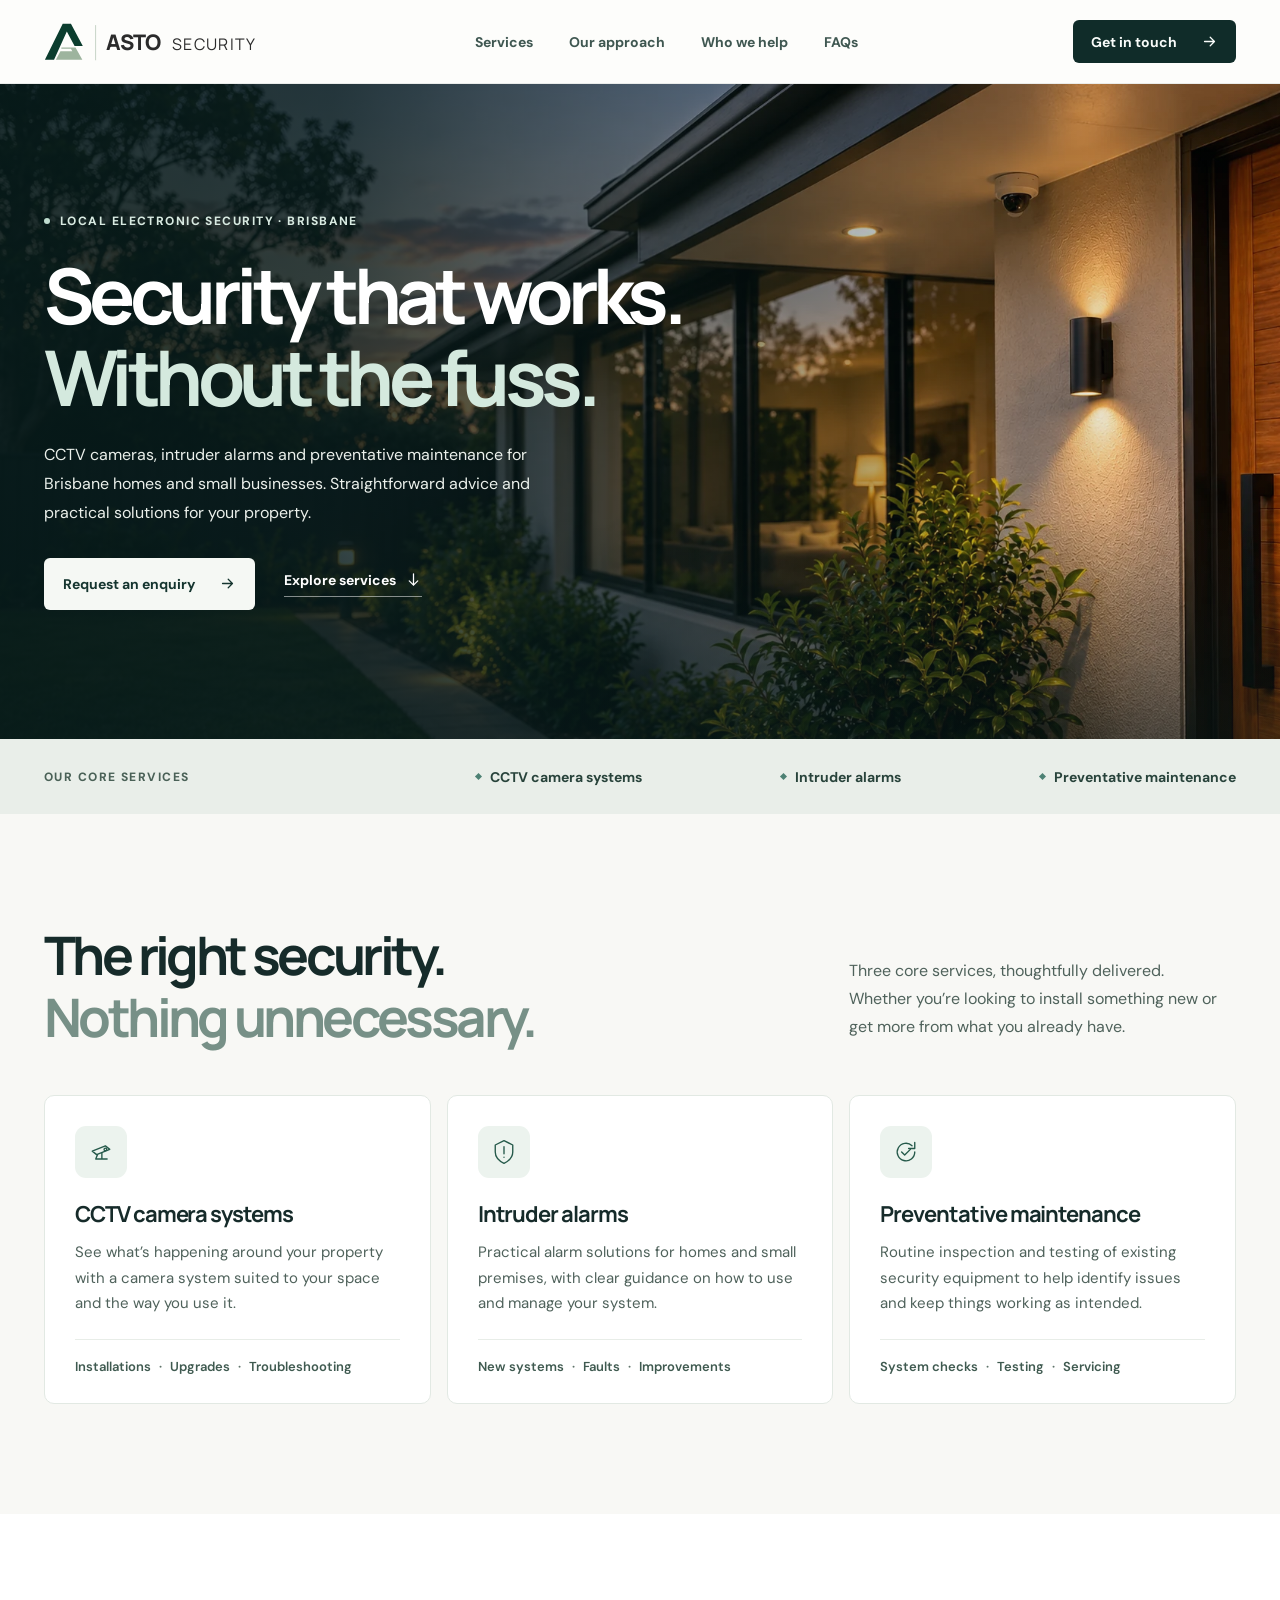
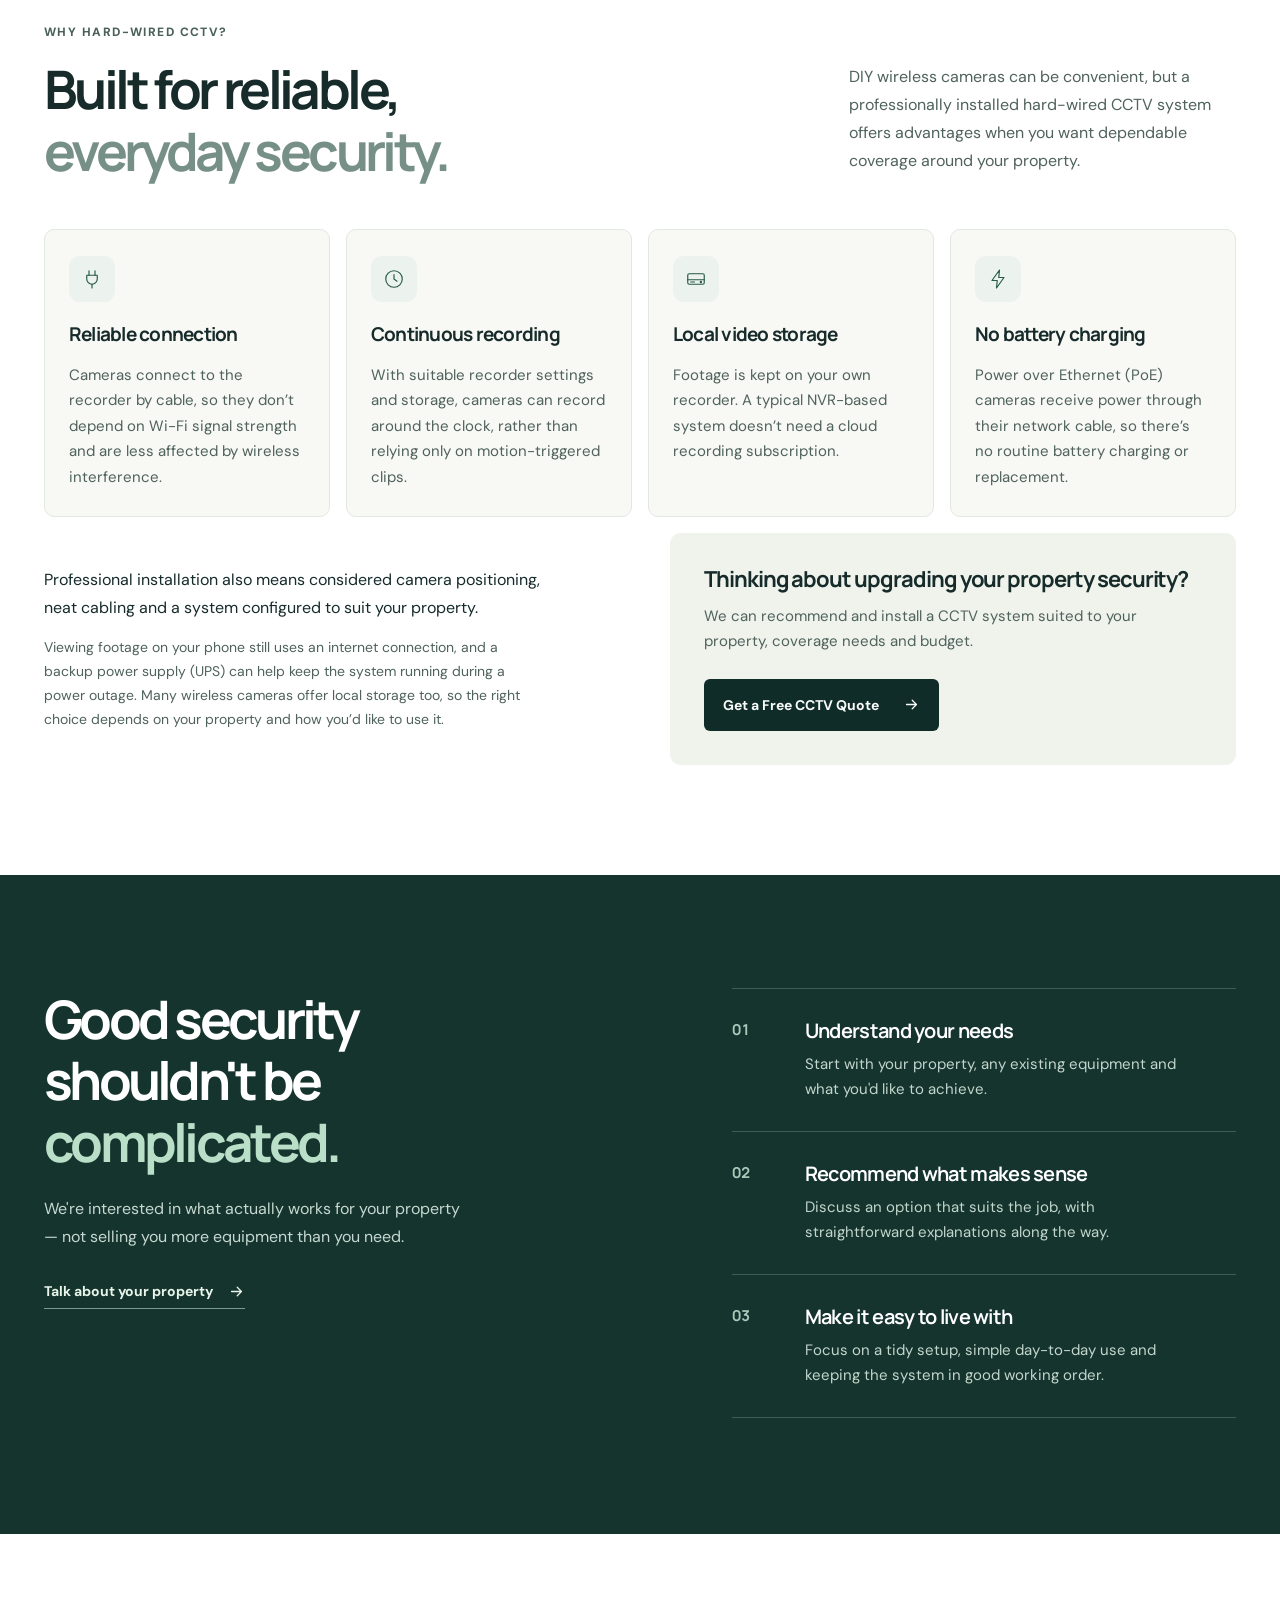
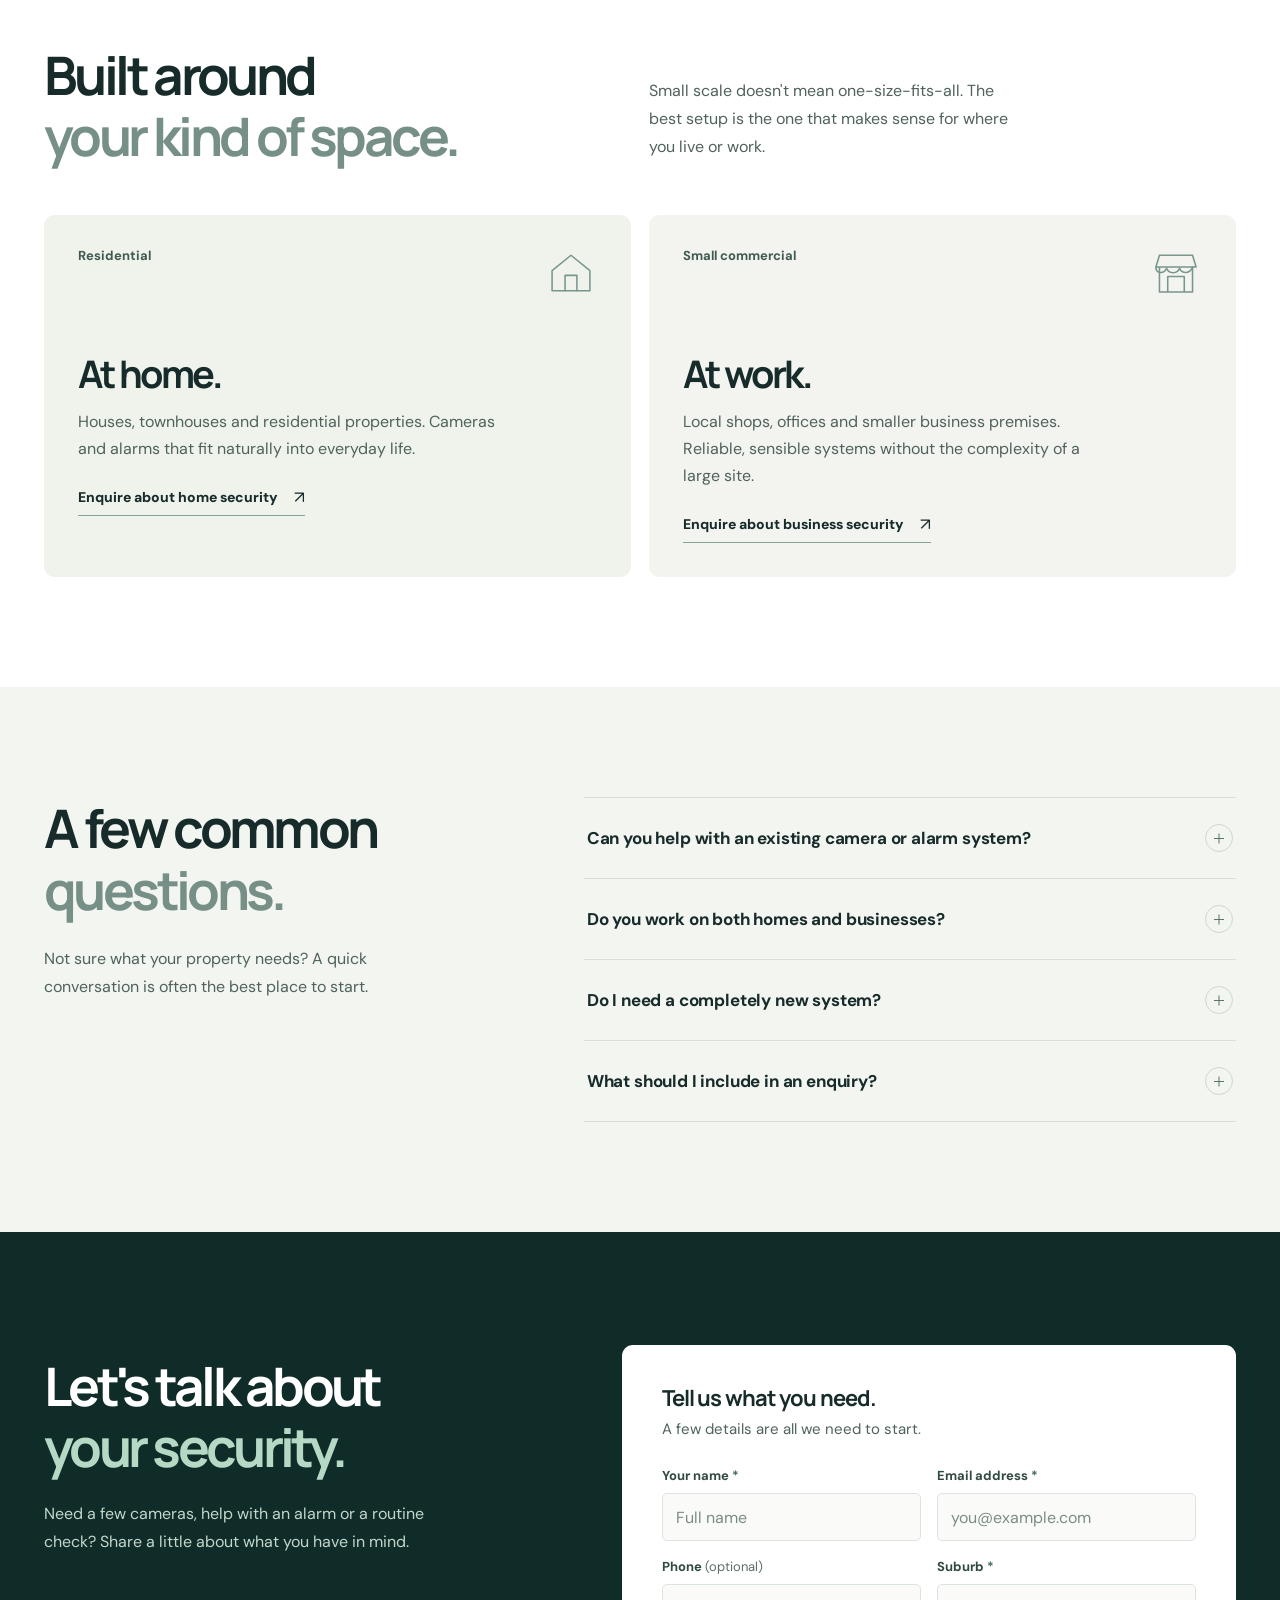
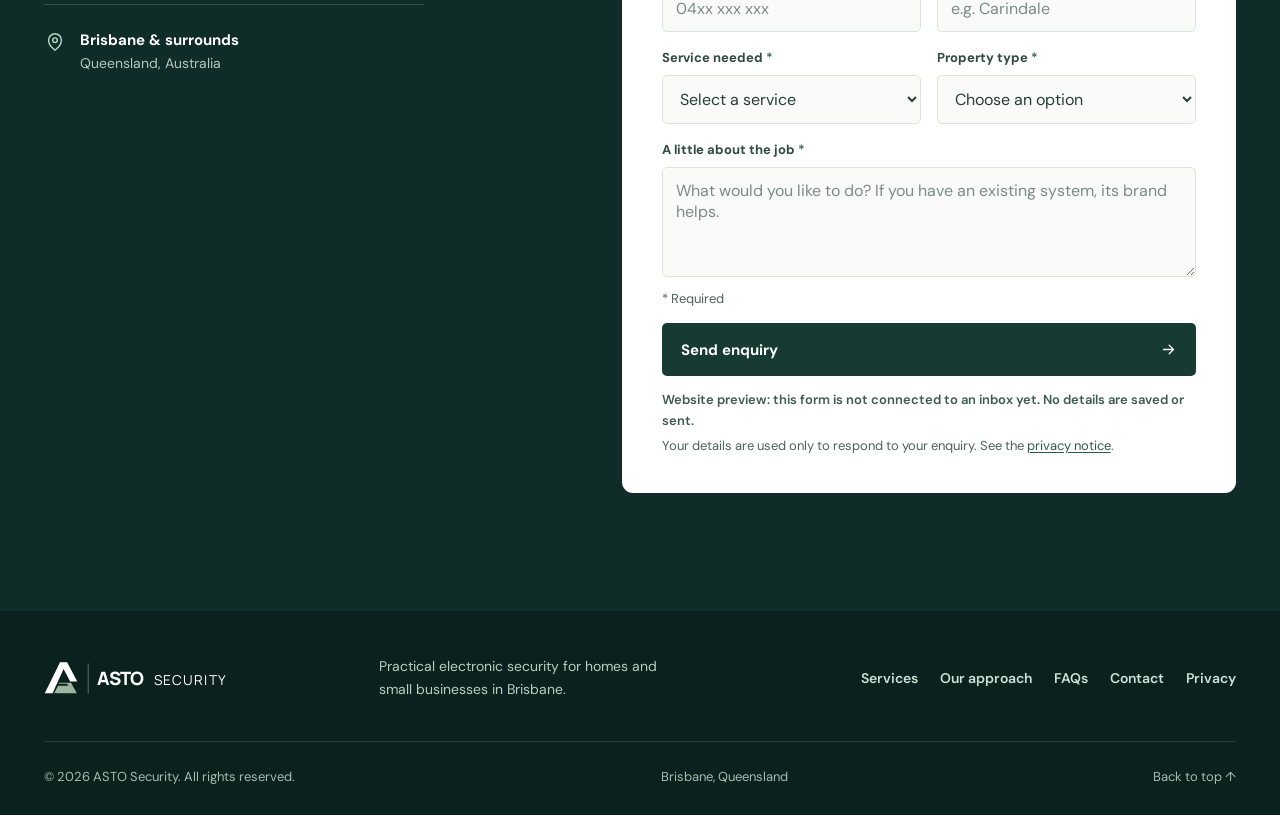
==== commit de6a03a1: "Add 'Why hard-wired CCTV?' section below Services Explains the benefits of professionally installed " ====
--- a/public/index.html
+++ b/public/index.html
@@ -6,14 +6,15 @@
   <meta name="theme-color" content="#f8f8f5">
   <meta name="description" content="ASTO Security offers CCTV camera systems, intruder alarms and preventative maintenance for Brisbane homes and small businesses.">
   <title>ASTO Security | CCTV, Alarms & Maintenance in Brisbane</title>
-  <!-- Sharing preview. At launch, change og:image to the full https:// address on the live domain and add
-       <link rel="canonical"> and og:url with that domain (see docs/launch-checklist.md). -->
+  <link rel="canonical" href="https://astosec.com/">
+  <!-- Sharing preview -->
+  <meta property="og:url" content="https://astosec.com/">
   <meta property="og:type" content="website">
   <meta property="og:site_name" content="ASTO Security">
   <meta property="og:locale" content="en_AU">
   <meta property="og:title" content="ASTO Security | CCTV, Alarms & Maintenance in Brisbane">
   <meta property="og:description" content="CCTV camera systems, intruder alarms and preventative maintenance for Brisbane homes and small businesses.">
-  <meta property="og:image" content="assets/og-image.jpg">
+  <meta property="og:image" content="https://astosec.com/assets/og-image.jpg">
   <meta property="og:image:width" content="1200">
   <meta property="og:image:height" content="630">
   <meta property="og:image:alt" content="ASTO Security: Security that works. Without the fuss.">
@@ -121,6 +122,48 @@
       </div>
     </section>
 
+    <section class="section cctv-section" id="why-hard-wired" aria-labelledby="cctv-heading">
+      <div class="container">
+        <div class="section-intro reveal">
+          <div><p class="section-eyebrow">WHY HARD-WIRED CCTV?</p><h2 id="cctv-heading">Built for reliable,<br><span>everyday security.</span></h2></div>
+          <p>DIY wireless cameras can be convenient, but a professionally installed hard-wired CCTV system offers advantages when you want dependable coverage around your property.</p>
+        </div>
+        <ul class="cctv-grid">
+          <li class="cctv-benefit reveal">
+            <span class="service-icon" aria-hidden="true"><svg viewBox="0 0 32 32"><path d="M12 5v6m8-6v6"/><path d="M9 11h14v5a7 7 0 0 1-14 0v-5Z"/><path d="M16 23v5"/></svg></span>
+            <h3>Reliable connection</h3>
+            <p>Cameras connect to the recorder by cable, so they don’t depend on Wi-Fi signal strength and are less affected by wireless interference.</p>
+          </li>
+          <li class="cctv-benefit reveal">
+            <span class="service-icon" aria-hidden="true"><svg viewBox="0 0 32 32"><circle cx="16" cy="16" r="11"/><path d="M16 10v6l4 3"/></svg></span>
+            <h3>Continuous recording</h3>
+            <p>With suitable recorder settings and storage, cameras can record around the clock, rather than relying only on motion-triggered clips.</p>
+          </li>
+          <li class="cctv-benefit reveal">
+            <span class="service-icon" aria-hidden="true"><svg viewBox="0 0 32 32"><rect x="5" y="9" width="22" height="14" rx="2"/><path d="M5 17h22M9 20h5"/><circle cx="22.5" cy="20" r=".8"/></svg></span>
+            <h3>Local video storage</h3>
+            <p>Footage is kept on your own recorder. A typical NVR-based system doesn’t need a cloud recording subscription.</p>
+          </li>
+          <li class="cctv-benefit reveal">
+            <span class="service-icon" aria-hidden="true"><svg viewBox="0 0 32 32"><path d="M18 4 8 18h7l-1 10 10-14h-7l1-10Z"/></svg></span>
+            <h3>No battery charging</h3>
+            <p>Power over Ethernet (PoE) cameras receive power through their network cable, so there’s no routine battery charging or replacement.</p>
+          </li>
+        </ul>
+        <div class="cctv-footer reveal">
+          <div class="cctv-notes">
+            <p>Professional installation also means considered camera positioning, neat cabling and a system configured to suit your property.</p>
+            <p class="cctv-fine">Viewing footage on your phone still uses an internet connection, and a backup power supply (UPS) can help keep the system running during a power outage. Many wireless cameras offer local storage too, so the right choice depends on your property and how you’d like to use it.</p>
+          </div>
+          <div class="cctv-cta">
+            <h3>Thinking about upgrading your property security?</h3>
+            <p>We can recommend and install a CCTV system suited to your property, coverage needs and budget.</p>
+            <a class="button button-dark" href="#contact">Get a Free CCTV Quote <svg viewBox="0 0 24 24" aria-hidden="true"><path d="M5 12h14m-6-6 6 6-6 6"/></svg></a>
+          </div>
+        </div>
+      </div>
+    </section>
+
     <section class="approach-section" id="approach" aria-labelledby="approach-heading">
       <div class="container approach-grid">
         <div class="approach-heading reveal">
--- a/public/styles.css
+++ b/public/styles.css
@@ -74,6 +74,27 @@
 .service-card p{font-size:15px;line-height:1.7;color:var(--muted);margin:0}
 .service-detail{padding-top:18px;border-top:1px solid #e8ede8;font-size:13px;color:#3f5a50;font-weight:600}
 .service-detail span{margin:0 5px;color:#5f746a}
+/* Why hard-wired CCTV */
+.cctv-section{background:#fff}
+.section-eyebrow{margin:0 0 18px;font-size:12px;letter-spacing:.12em;font-weight:800;color:#4a6157}
+.cctv-grid{list-style:none;margin:0;padding:0;display:grid;grid-template-columns:repeat(4,minmax(0,1fr));gap:16px}
+.cctv-benefit{background:var(--paper);border:1px solid #e2e9e3;border-radius:10px;padding:26px 24px;display:flex;flex-direction:column;gap:16px}
+.cctv-benefit .service-icon{height:46px;width:46px}
+.cctv-benefit .service-icon svg{height:24px;width:24px}
+.cctv-benefit h3{font-size:19px;letter-spacing:-.04em;line-height:1.3;margin:4px 0 0;font-weight:700}
+.cctv-benefit p{font-size:15px;line-height:1.7;color:var(--muted);margin:0}
+.cctv-footer{display:grid;grid-template-columns:1fr 1fr;gap:16px 60px;margin-top:16px;align-items:center}
+.cctv-notes p{font-size:16px;line-height:1.75;color:var(--ink);margin:0 0 14px;max-width:500px}
+.cctv-notes .cctv-fine{font-size:14px;line-height:1.7;color:var(--muted);margin:0}
+.cctv-cta{background:#eff3ec;border-radius:11px;padding:32px 34px 34px}
+.cctv-cta h3{font-size:22px;letter-spacing:-.048em;line-height:1.28;margin:0 0 10px;font-weight:700}
+.cctv-cta p{font-size:15px;line-height:1.7;color:var(--muted);margin:0 0 24px;max-width:440px}
+.cctv-cta .button-dark{background:var(--dark);color:#f9fcfa}
+.cctv-cta .button-dark:hover{background:#27554c}
+@media(max-width:1100px){.cctv-grid{grid-template-columns:repeat(2,minmax(0,1fr))}.cctv-footer{gap:16px 40px}}
+@media(max-width:760px){.cctv-grid{gap:12px}.cctv-footer{grid-template-columns:1fr;gap:24px;margin-top:28px}}
+@media(max-width:560px){.cctv-grid{grid-template-columns:1fr}}
+@media(max-width:460px){.cctv-benefit{padding:24px 22px}.cctv-cta{padding:26px 22px}.cctv-cta h3{font-size:20px}}
 /* Approach */
 .approach-section{padding:113px 0 116px;background:#15342e;color:#fff;position:relative;overflow:hidden}
 .approach-grid{display:grid;grid-template-columns:1fr .88fr;gap:115px;position:relative}
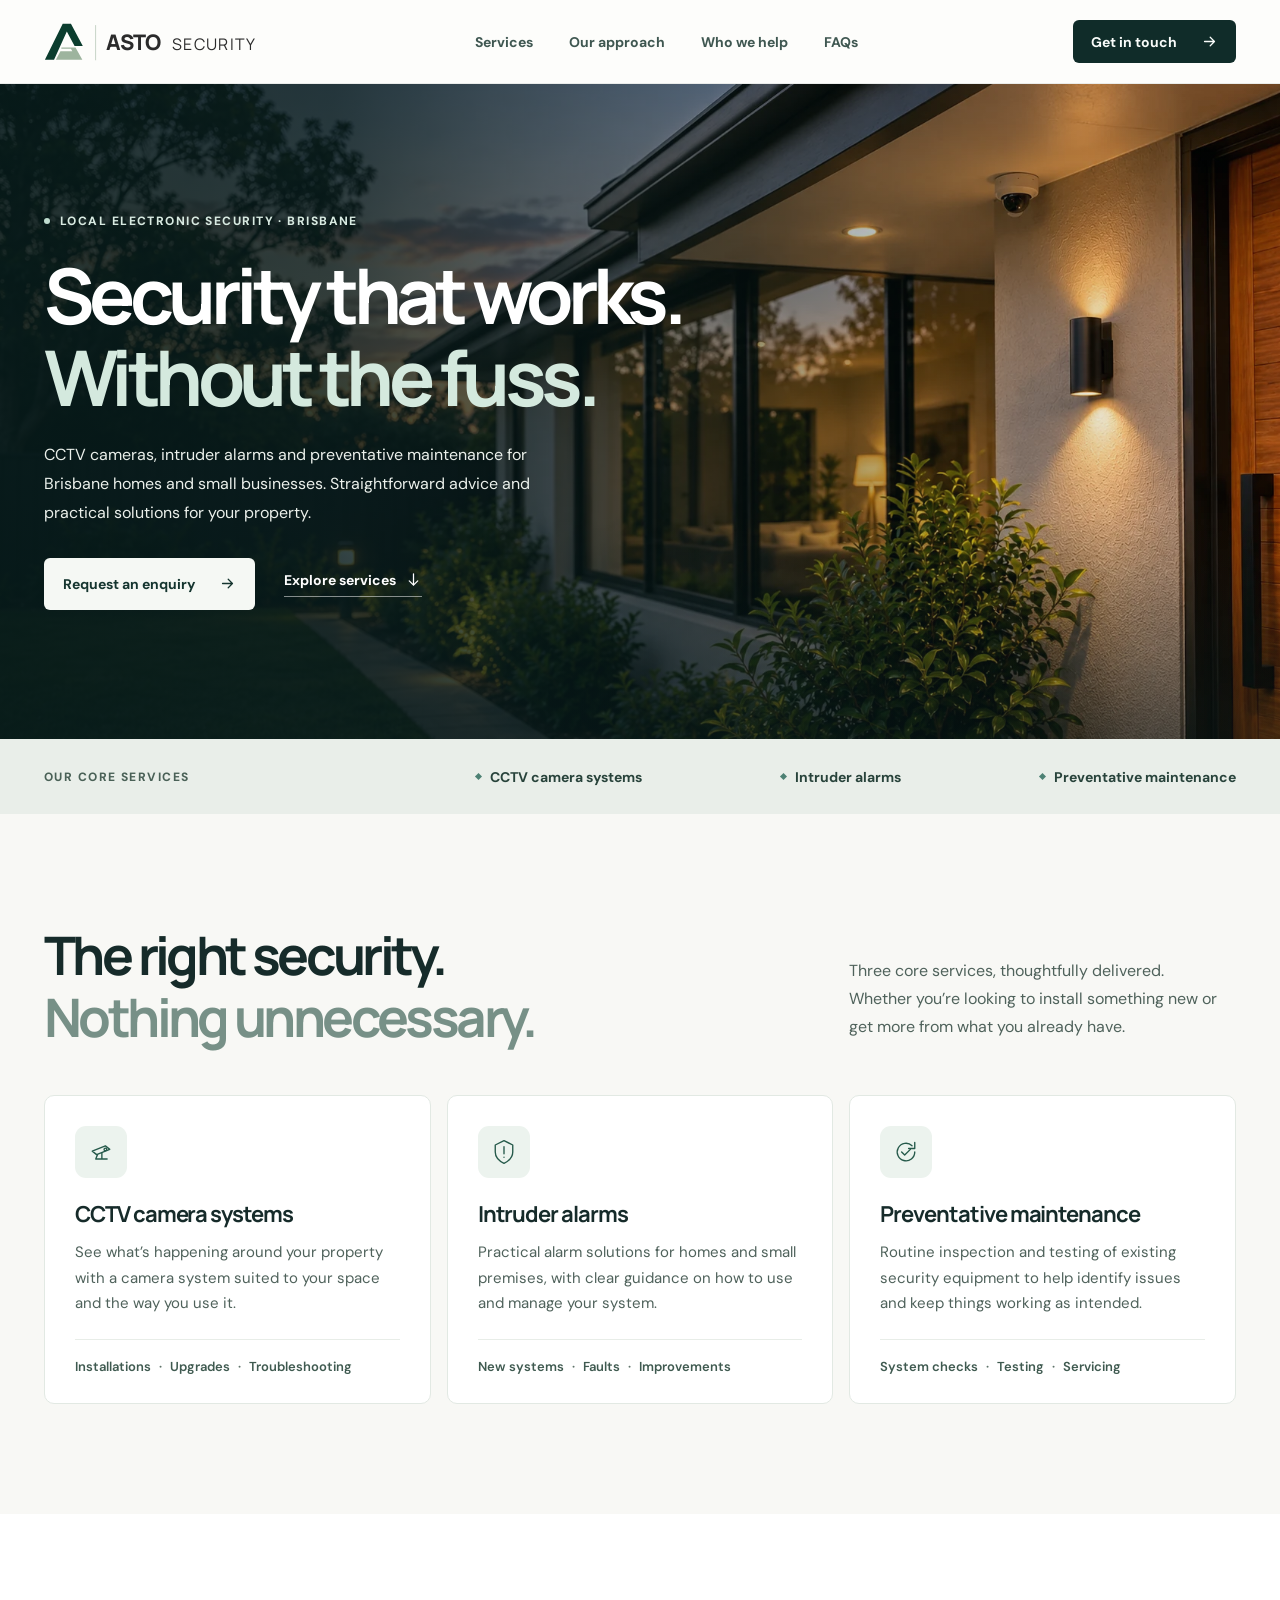
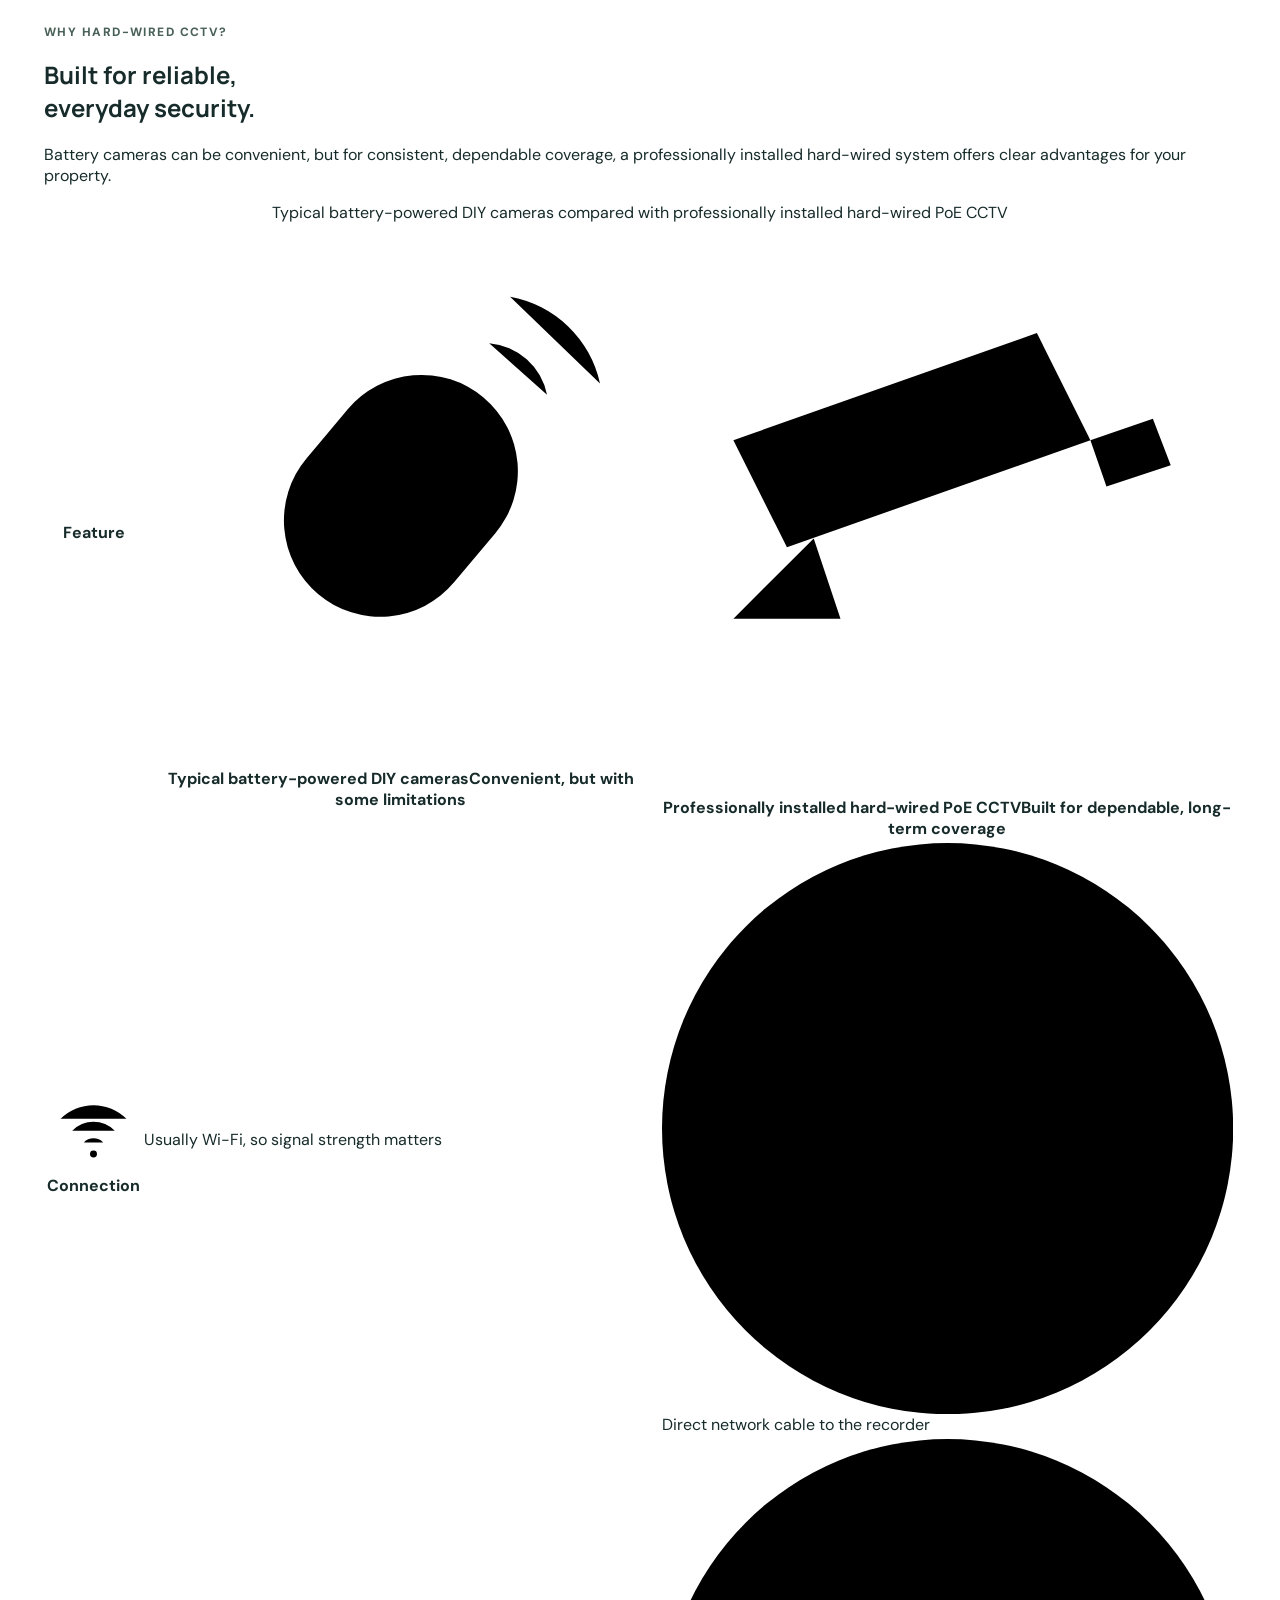
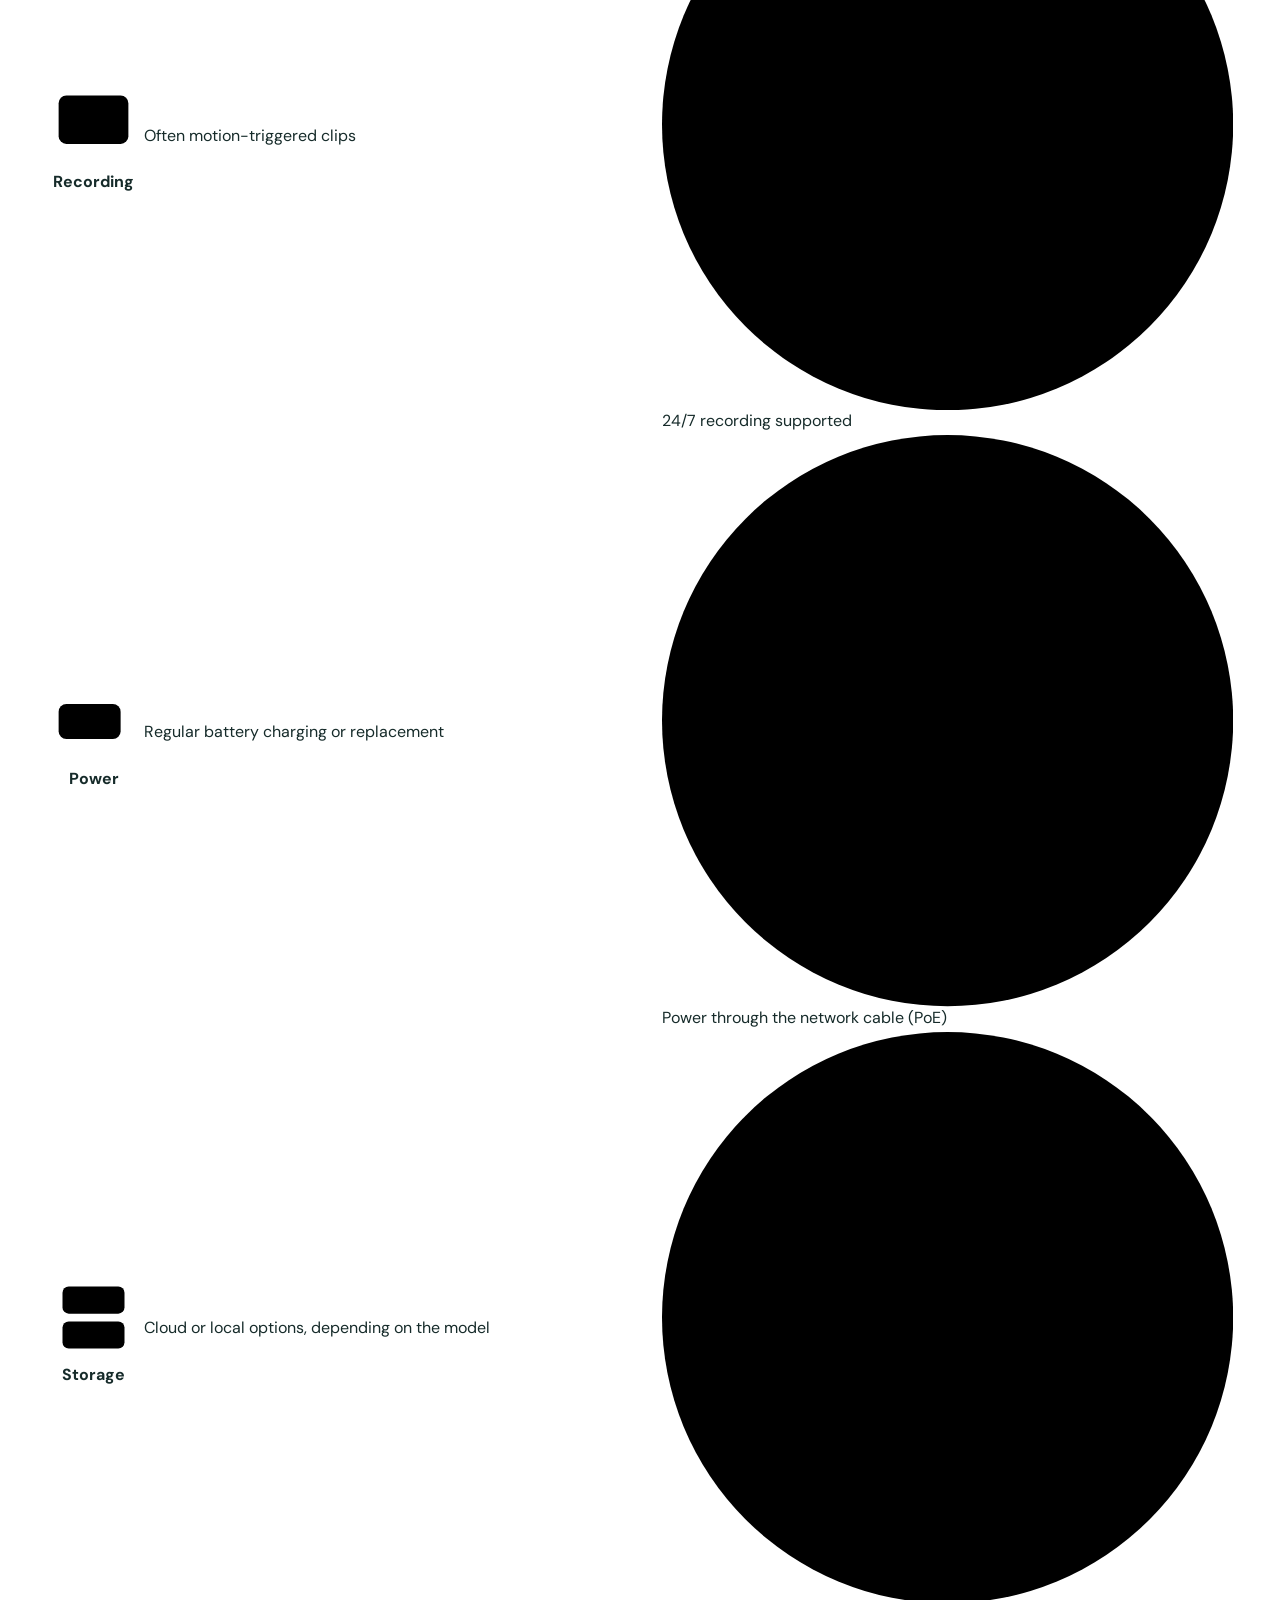
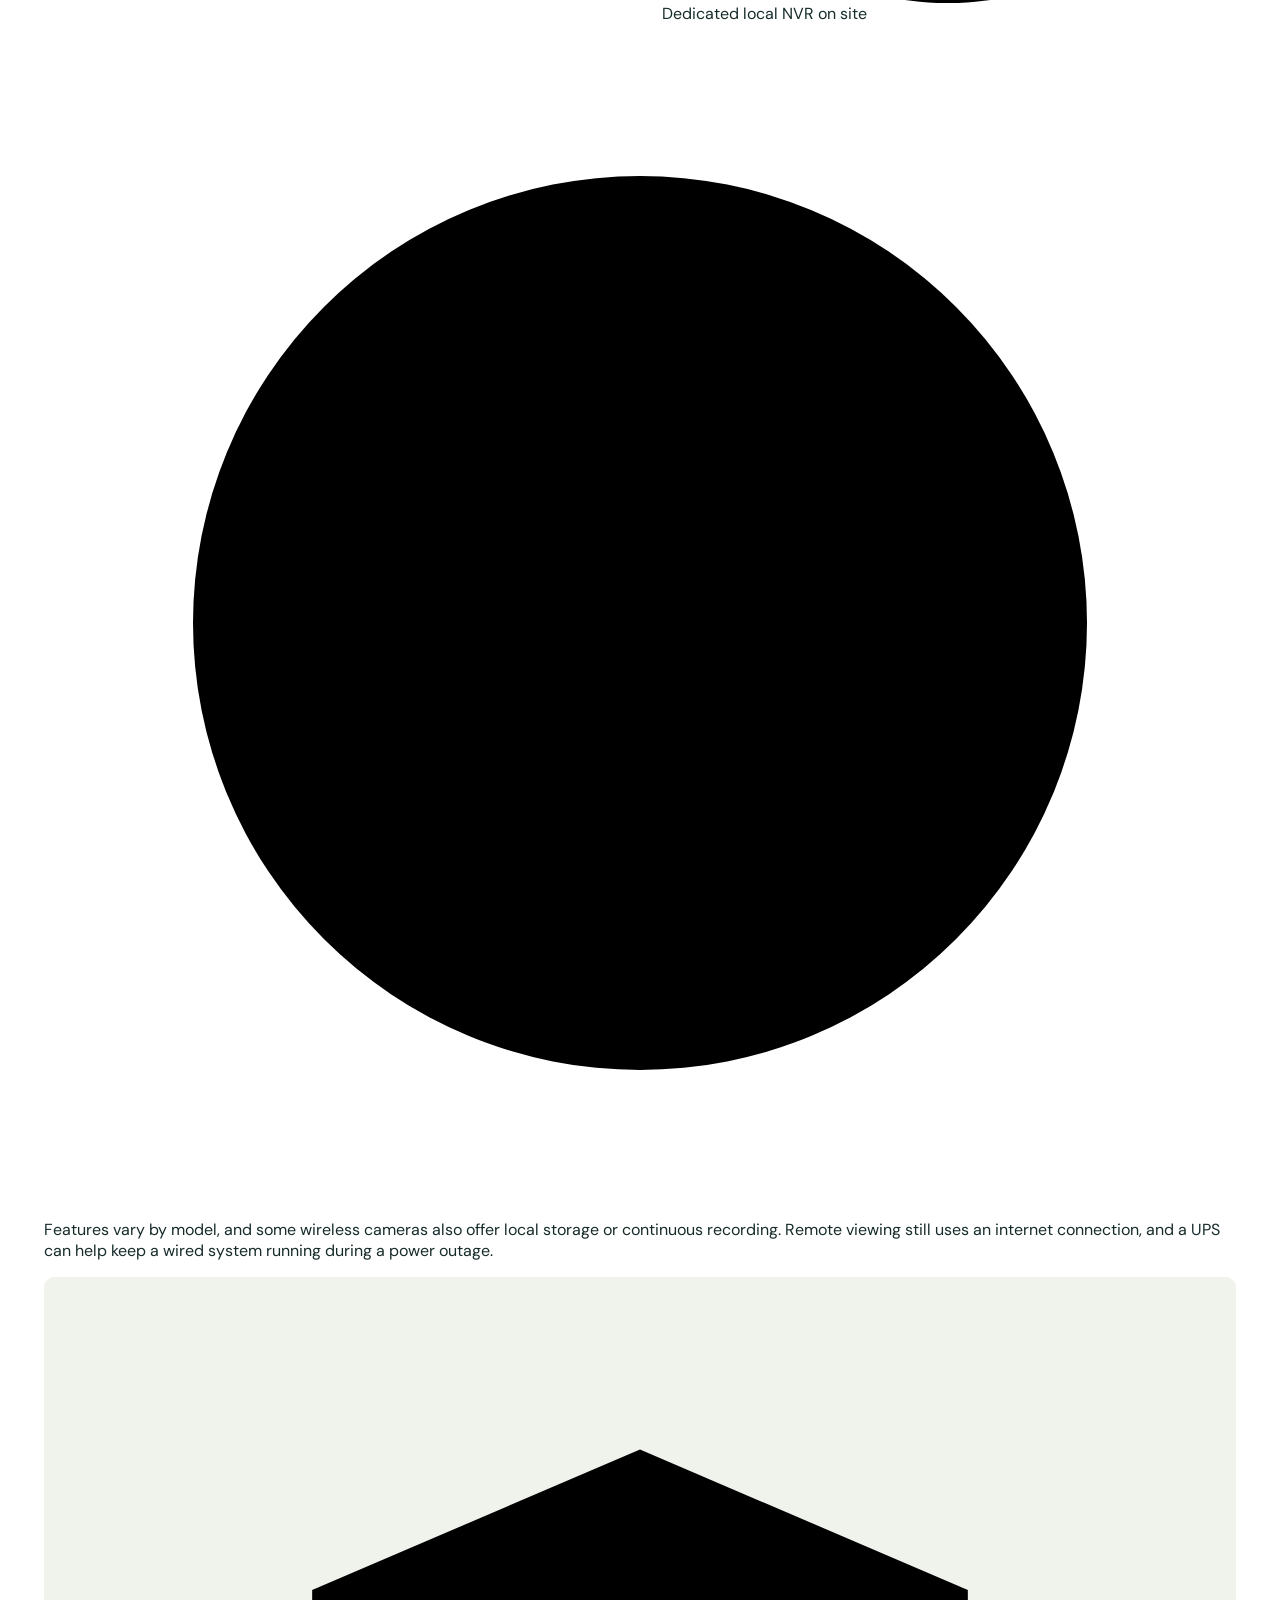
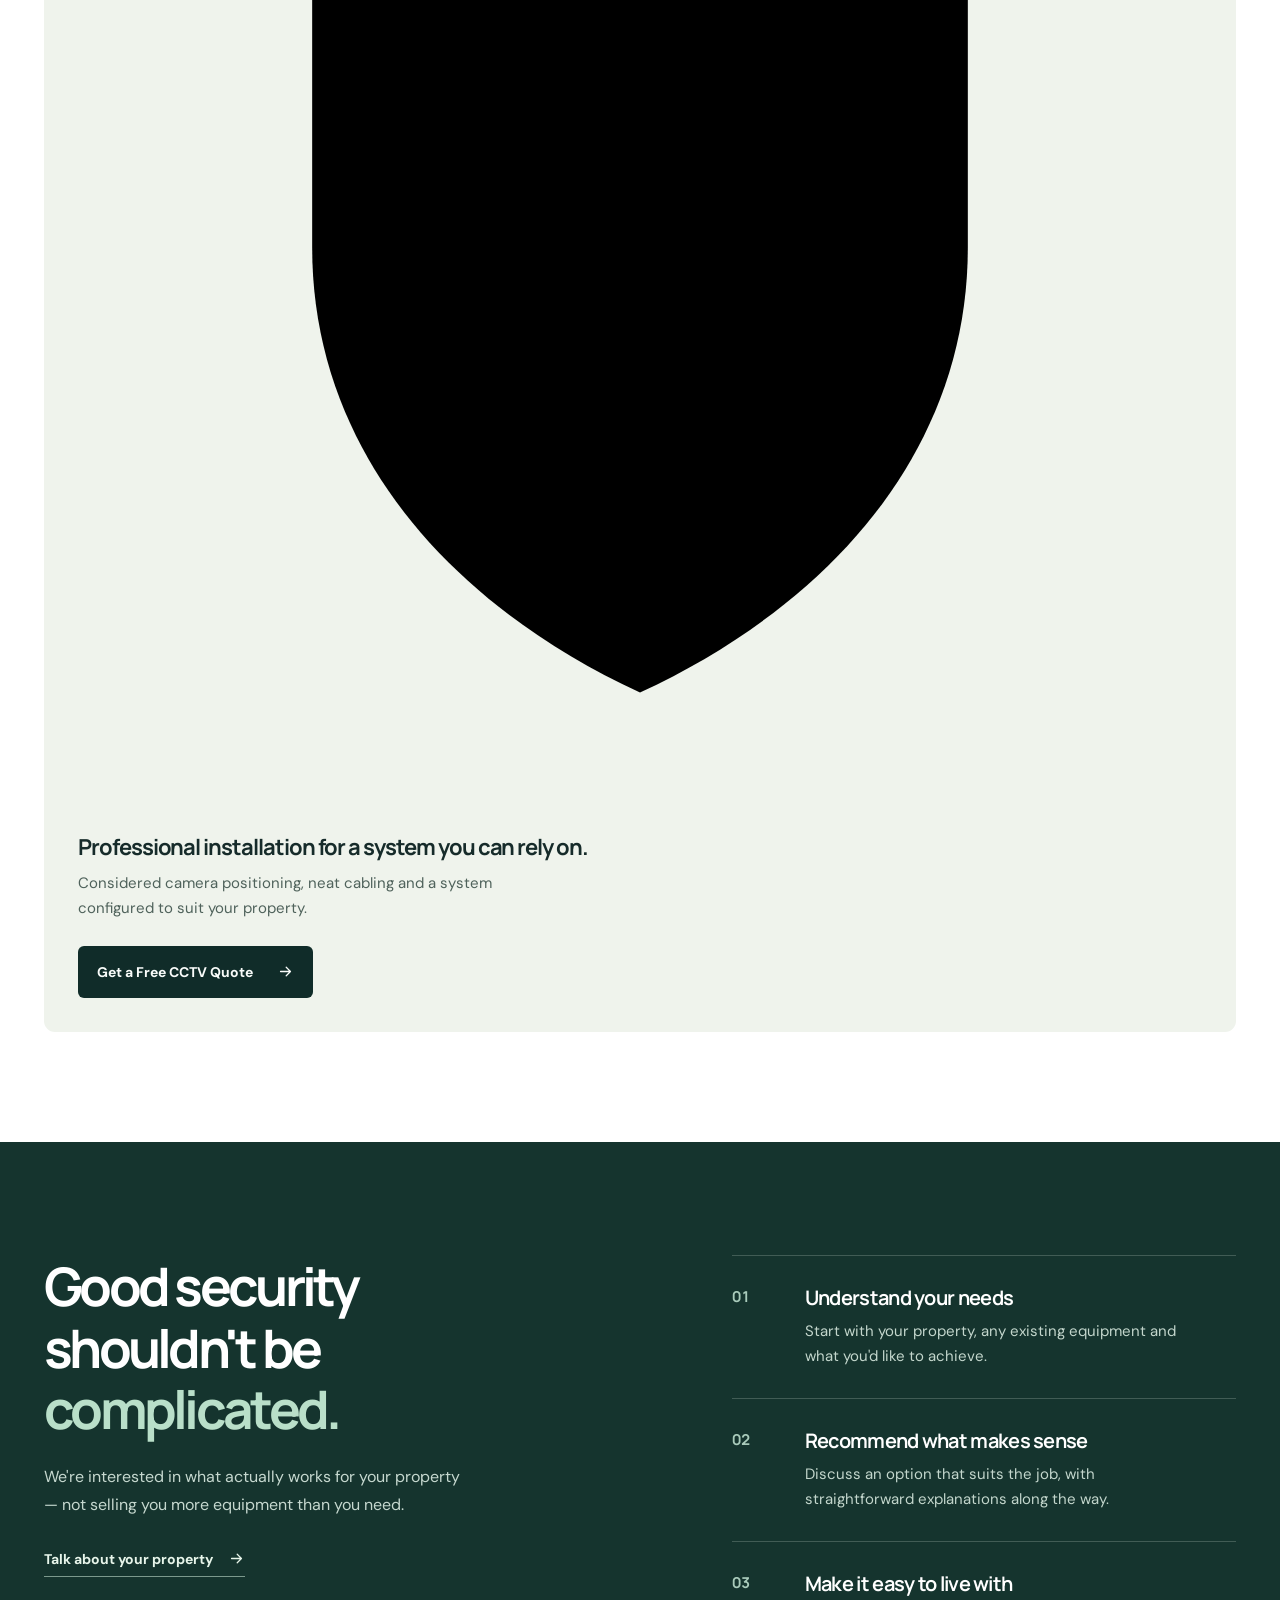
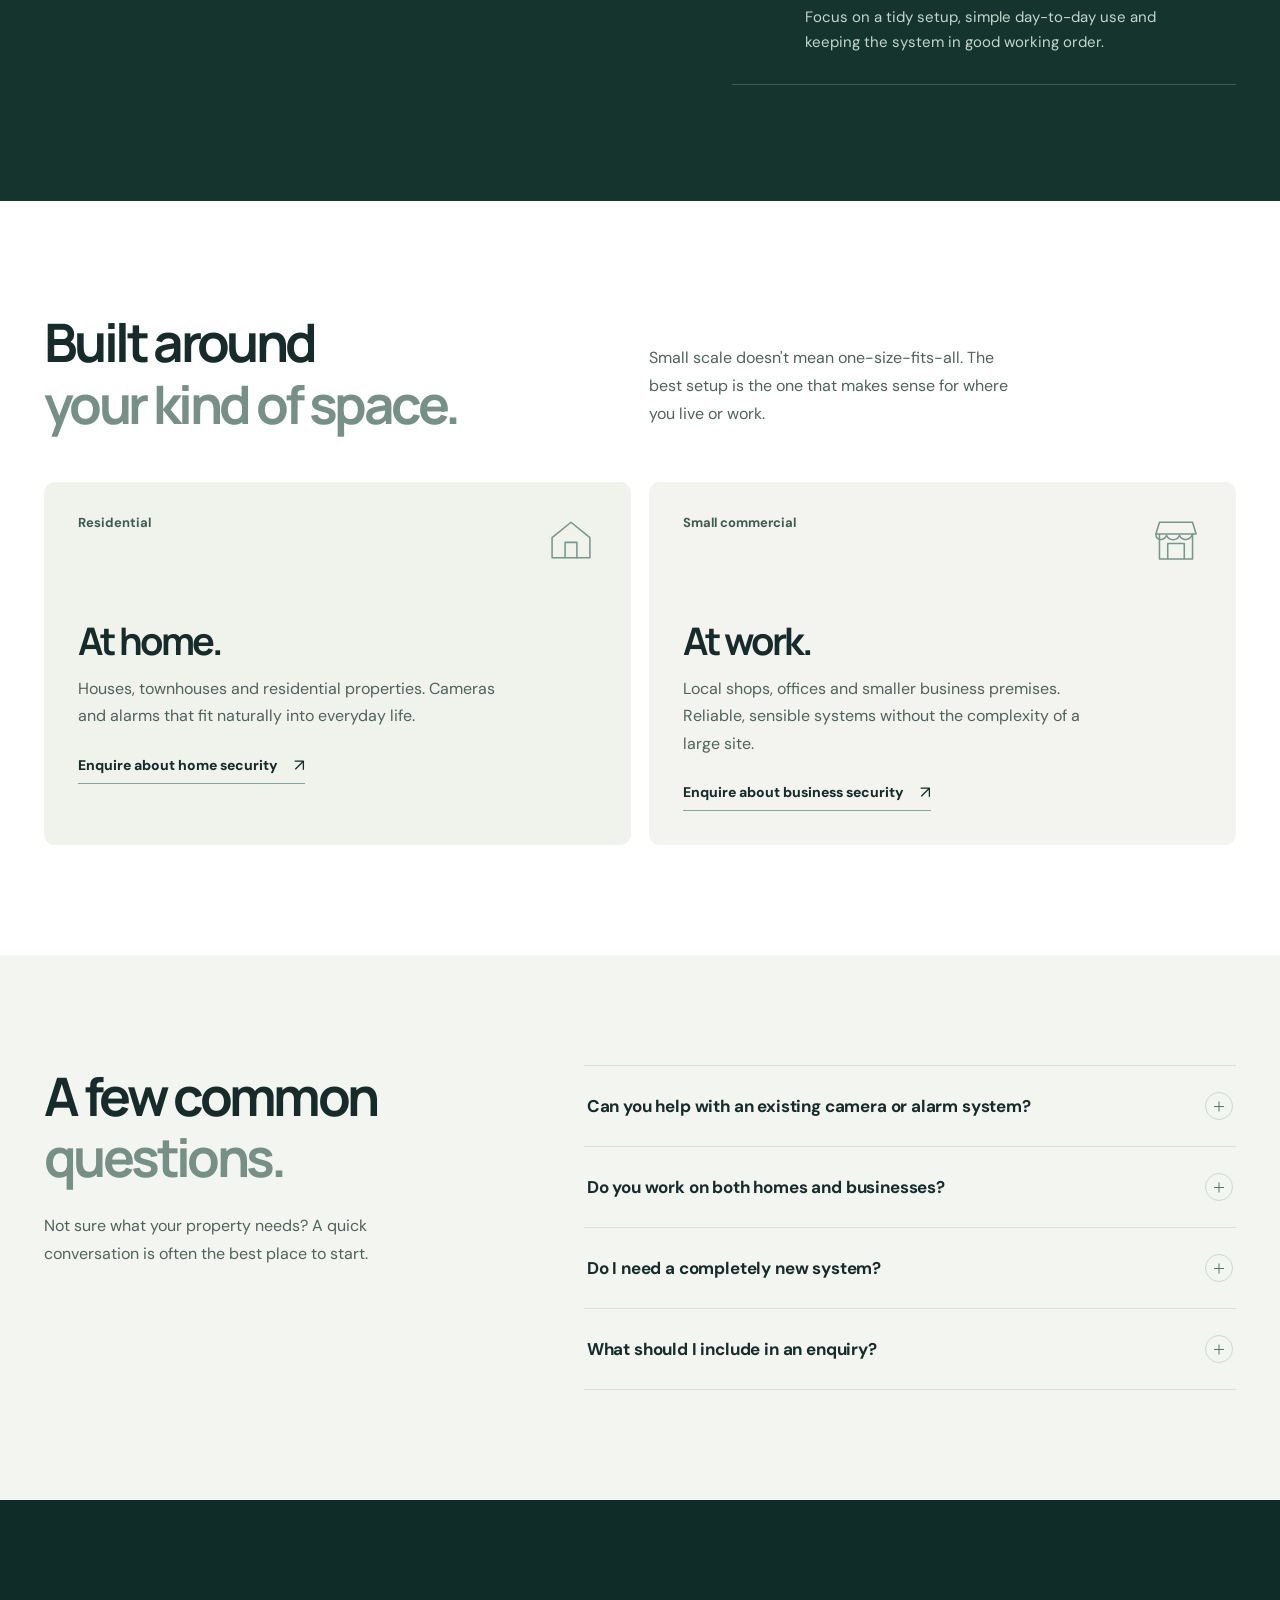
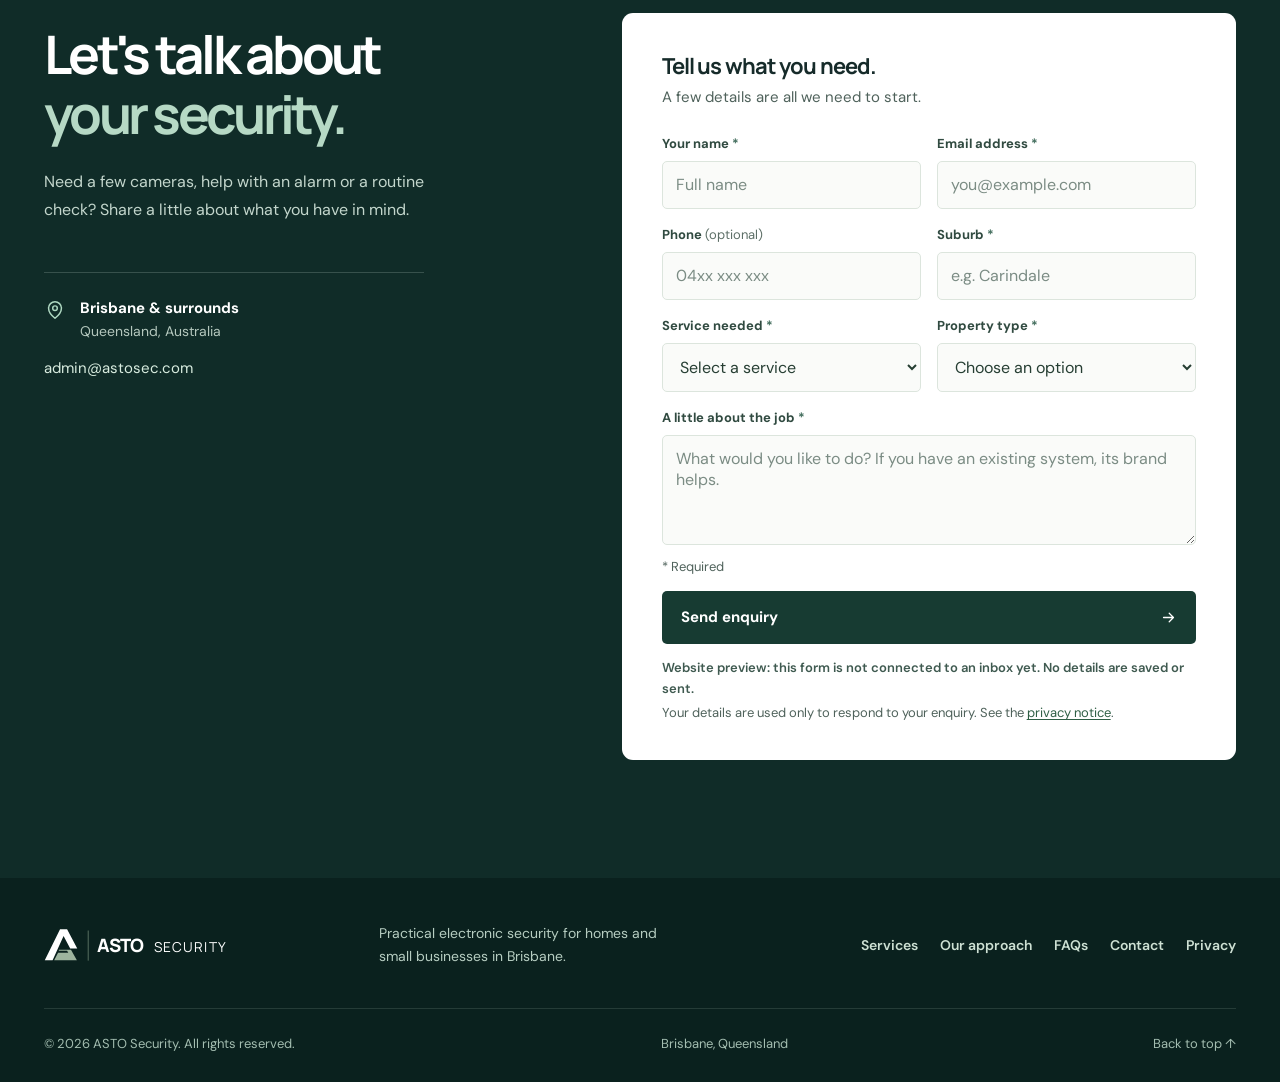
==== commit f996d137: "Launch preparation: SEO details, contact email, keep alternative hosts and API out of search - Title" ====
--- a/public/index.html
+++ b/public/index.html
@@ -4,16 +4,16 @@
   <meta charset="utf-8">
   <meta name="viewport" content="width=device-width, initial-scale=1">
   <meta name="theme-color" content="#f8f8f5">
-  <meta name="description" content="ASTO Security offers CCTV camera systems, intruder alarms and preventative maintenance for Brisbane homes and small businesses.">
-  <title>ASTO Security | CCTV, Alarms & Maintenance in Brisbane</title>
+  <meta name="description" content="Professional CCTV installation, intruder alarms and preventative maintenance for Brisbane homes and small businesses. Request a free CCTV quote.">
+  <title>ASTO Security | CCTV Installation & Alarms in Brisbane</title>
   <link rel="canonical" href="https://astosec.com/">
   <!-- Sharing preview -->
   <meta property="og:url" content="https://astosec.com/">
   <meta property="og:type" content="website">
   <meta property="og:site_name" content="ASTO Security">
   <meta property="og:locale" content="en_AU">
-  <meta property="og:title" content="ASTO Security | CCTV, Alarms & Maintenance in Brisbane">
-  <meta property="og:description" content="CCTV camera systems, intruder alarms and preventative maintenance for Brisbane homes and small businesses.">
+  <meta property="og:title" content="ASTO Security | CCTV Installation & Alarms in Brisbane">
+  <meta property="og:description" content="Professional CCTV installation, intruder alarms and preventative maintenance for Brisbane homes and small businesses. Request a free CCTV quote.">
   <meta property="og:image" content="https://astosec.com/assets/og-image.jpg">
   <meta property="og:image:width" content="1200">
   <meta property="og:image:height" content="630">
@@ -21,7 +21,7 @@
   <meta name="twitter:card" content="summary_large_image">
   <link rel="icon" href="assets/branding/asto-favicon-tab.svg" type="image/svg+xml">
   <link rel="apple-touch-icon" href="assets/branding/apple-touch-icon.png">
-  <link rel="preload" href="assets/asto-home-hero-v3.webp" as="image" type="image/webp" fetchpriority="high">
+  <link rel="preload" href="assets/asto-home-hero-v4.webp" as="image" type="image/webp" fetchpriority="high">
   <link rel="preconnect" href="https://fonts.googleapis.com">
   <link rel="preconnect" href="https://fonts.gstatic.com" crossorigin>
   <link href="https://fonts.googleapis.com/css2?family=DM+Sans:wght@400;500;600;700&family=Manrope:wght@400;500;600;700;800&display=swap" rel="stylesheet">
@@ -31,7 +31,11 @@
     "@context": "https://schema.org",
     "@type": "LocalBusiness",
     "name": "ASTO Security",
-    "description": "CCTV camera systems, intruder alarms and preventative maintenance for Brisbane homes and small businesses.",
+    "url": "https://astosec.com/",
+    "email": "admin@astosec.com",
+    "image": "https://astosec.com/assets/og-image.jpg",
+    "logo": "https://astosec.com/assets/branding/apple-touch-icon.png",
+    "description": "CCTV installation, intruder alarms and preventative maintenance for Brisbane homes and small businesses.",
     "areaServed": { "@type": "City", "name": "Brisbane", "containedInPlace": { "@type": "State", "name": "Queensland" } },
     "makesOffer": [
       { "@type": "Offer", "itemOffered": { "@type": "Service", "name": "CCTV camera systems" } },
@@ -124,42 +128,52 @@
 
     <section class="section cctv-section" id="why-hard-wired" aria-labelledby="cctv-heading">
       <div class="container">
-        <div class="section-intro reveal">
+        <div class="cctv-intro reveal">
           <div><p class="section-eyebrow">WHY HARD-WIRED CCTV?</p><h2 id="cctv-heading">Built for reliable,<br><span>everyday security.</span></h2></div>
-          <p>DIY wireless cameras can be convenient, but a professionally installed hard-wired CCTV system offers advantages when you want dependable coverage around your property.</p>
-        </div>
-        <ul class="cctv-grid">
-          <li class="cctv-benefit reveal">
-            <span class="service-icon" aria-hidden="true"><svg viewBox="0 0 32 32"><path d="M12 5v6m8-6v6"/><path d="M9 11h14v5a7 7 0 0 1-14 0v-5Z"/><path d="M16 23v5"/></svg></span>
-            <h3>Reliable connection</h3>
-            <p>Cameras connect to the recorder by cable, so they don’t depend on Wi-Fi signal strength and are less affected by wireless interference.</p>
-          </li>
-          <li class="cctv-benefit reveal">
-            <span class="service-icon" aria-hidden="true"><svg viewBox="0 0 32 32"><circle cx="16" cy="16" r="11"/><path d="M16 10v6l4 3"/></svg></span>
-            <h3>Continuous recording</h3>
-            <p>With suitable recorder settings and storage, cameras can record around the clock, rather than relying only on motion-triggered clips.</p>
-          </li>
-          <li class="cctv-benefit reveal">
-            <span class="service-icon" aria-hidden="true"><svg viewBox="0 0 32 32"><rect x="5" y="9" width="22" height="14" rx="2"/><path d="M5 17h22M9 20h5"/><circle cx="22.5" cy="20" r=".8"/></svg></span>
-            <h3>Local video storage</h3>
-            <p>Footage is kept on your own recorder. A typical NVR-based system doesn’t need a cloud recording subscription.</p>
-          </li>
-          <li class="cctv-benefit reveal">
-            <span class="service-icon" aria-hidden="true"><svg viewBox="0 0 32 32"><path d="M18 4 8 18h7l-1 10 10-14h-7l1-10Z"/></svg></span>
-            <h3>No battery charging</h3>
-            <p>Power over Ethernet (PoE) cameras receive power through their network cable, so there’s no routine battery charging or replacement.</p>
-          </li>
-        </ul>
-        <div class="cctv-footer reveal">
-          <div class="cctv-notes">
-            <p>Professional installation also means considered camera positioning, neat cabling and a system configured to suit your property.</p>
-            <p class="cctv-fine">Viewing footage on your phone still uses an internet connection, and a backup power supply (UPS) can help keep the system running during a power outage. Many wireless cameras offer local storage too, so the right choice depends on your property and how you’d like to use it.</p>
+          <p>Battery cameras can be convenient, but for consistent, dependable coverage, a professionally installed hard-wired system offers clear advantages for your property.</p>
+        </div>
+        <div class="compare reveal">
+          <table class="compare-table">
+            <caption class="visually-hidden">Typical battery-powered DIY cameras compared with professionally installed hard-wired PoE CCTV</caption>
+            <thead>
+              <tr>
+                <th scope="col"><span class="visually-hidden">Feature</span></th>
+                <th scope="col"><span class="compare-head"><svg class="compare-head-icon" viewBox="0 0 32 32" aria-hidden="true"><rect x="10" y="7" width="12" height="16" rx="6" transform="rotate(40 16 15)"/><circle cx="13.6" cy="17.6" r="2"/><path d="M8.5 24.5 6 28M21.5 5.5a4 4 0 0 1 3.6 3.2M22.8 2.6a7 7 0 0 1 5.6 5.4"/></svg><span><span class="compare-head-title">Typical battery-powered DIY cameras</span><span class="compare-head-sub">Convenient, but with some limitations</span></span></span></th>
+                <th scope="col" class="compare-wired"><span class="compare-head"><svg class="compare-head-icon" viewBox="0 0 32 32" aria-hidden="true"><path d="m4 12 17-6 3 6-17 6-3-6Z"/><path d="m24 12 3.5-1.2 1 2.6-3.6 1.2M8.5 17.5 10 22H4M4 19v6"/><circle cx="18.5" cy="10.5" r="1.3"/></svg><span><span class="compare-head-title">Professionally installed hard-wired PoE CCTV</span><span class="compare-head-sub">Built for dependable, long-term coverage</span></span></span></th>
+              </tr>
+            </thead>
+            <tbody>
+              <tr>
+                <th scope="row"><span class="compare-feature"><span class="compare-tile" aria-hidden="true"><svg viewBox="0 0 24 24"><path d="M3.5 9.5a12 12 0 0 1 17 0M6.5 12.6a7.6 7.6 0 0 1 11 0M9.5 15.6a3.4 3.4 0 0 1 5 0"/><circle cx="12" cy="18.6" r=".9"/></svg></span>Connection</span></th>
+                <td data-label="Battery DIY"><span class="compare-cell">Usually Wi-Fi, so signal strength matters</span></td>
+                <td class="compare-wired" data-label="Hard-wired PoE"><span class="compare-cell"><svg class="compare-check" viewBox="0 0 22 22" aria-hidden="true"><circle cx="11" cy="11" r="11"/><path d="m6.5 11.3 3 3 6-6.3"/></svg><span>Direct network cable to the recorder</span></span></td>
+              </tr>
+              <tr>
+                <th scope="row"><span class="compare-feature"><span class="compare-tile" aria-hidden="true"><svg viewBox="0 0 24 24"><rect x="3" y="4.5" width="18" height="12.5" rx="2"/><path d="m10.3 8.3 4.2 2.5-4.2 2.5Z"/><path d="M8.5 20h7"/></svg></span>Recording</span></th>
+                <td data-label="Battery DIY"><span class="compare-cell">Often motion-triggered clips</span></td>
+                <td class="compare-wired" data-label="Hard-wired PoE"><span class="compare-cell"><svg class="compare-check" viewBox="0 0 22 22" aria-hidden="true"><circle cx="11" cy="11" r="11"/><path d="m6.5 11.3 3 3 6-6.3"/></svg><span>24/7 recording supported</span></span></td>
+              </tr>
+              <tr>
+                <th scope="row"><span class="compare-feature"><span class="compare-tile" aria-hidden="true"><svg viewBox="0 0 24 24"><rect x="3" y="7.5" width="16" height="9" rx="2"/><path d="M21 10.5v3M6 10.5v3M8.5 10.5v3"/></svg></span>Power</span></th>
+                <td data-label="Battery DIY"><span class="compare-cell">Regular battery charging or replacement</span></td>
+                <td class="compare-wired" data-label="Hard-wired PoE"><span class="compare-cell"><svg class="compare-check" viewBox="0 0 22 22" aria-hidden="true"><circle cx="11" cy="11" r="11"/><path d="m6.5 11.3 3 3 6-6.3"/></svg><span>Power through the network cable (PoE)</span></span></td>
+              </tr>
+              <tr>
+                <th scope="row"><span class="compare-feature"><span class="compare-tile" aria-hidden="true"><svg viewBox="0 0 24 24"><rect x="4" y="4" width="16" height="7" rx="1.6"/><rect x="4" y="13" width="16" height="7" rx="1.6"/><path d="M7.5 7.5h.01M7.5 16.5h.01M11 7.5h5M11 16.5h5"/></svg></span>Storage</span></th>
+                <td data-label="Battery DIY"><span class="compare-cell">Cloud or local options, depending on the model</span></td>
+                <td class="compare-wired" data-label="Hard-wired PoE"><span class="compare-cell"><svg class="compare-check" viewBox="0 0 22 22" aria-hidden="true"><circle cx="11" cy="11" r="11"/><path d="m6.5 11.3 3 3 6-6.3"/></svg><span>Dedicated local NVR on site</span></span></td>
+              </tr>
+            </tbody>
+          </table>
+        </div>
+        <p class="compare-note reveal"><svg viewBox="0 0 24 24" aria-hidden="true"><circle cx="12" cy="12" r="9"/><path d="M12 11v5.5M12 7.6h.01"/></svg><span>Features vary by model, and some wireless cameras also offer local storage or continuous recording. Remote viewing still uses an internet connection, and a UPS can help keep a wired system running during a power outage.</span></p>
+        <div class="cctv-cta reveal">
+          <span class="cctv-cta-icon" aria-hidden="true"><svg viewBox="0 0 24 24"><path d="m12 3 7 3v5.5c0 4.3-2.9 7.6-7 9.5-4.1-1.9-7-5.2-7-9.5V6l7-3Z"/><path d="m8.8 12 2.2 2.2 4.3-4.4"/></svg></span>
+          <div class="cctv-cta-text">
+            <h3>Professional installation for a system you can rely on.</h3>
+            <p>Considered camera positioning, neat cabling and a system configured to suit your property.</p>
           </div>
-          <div class="cctv-cta">
-            <h3>Thinking about upgrading your property security?</h3>
-            <p>We can recommend and install a CCTV system suited to your property, coverage needs and budget.</p>
-            <a class="button button-dark" href="#contact">Get a Free CCTV Quote <svg viewBox="0 0 24 24" aria-hidden="true"><path d="M5 12h14m-6-6 6 6-6 6"/></svg></a>
-          </div>
+          <a class="button button-dark" href="#contact">Get a Free CCTV Quote <svg viewBox="0 0 24 24" aria-hidden="true"><path d="M5 12h14m-6-6 6 6-6 6"/></svg></a>
         </div>
       </div>
     </section>
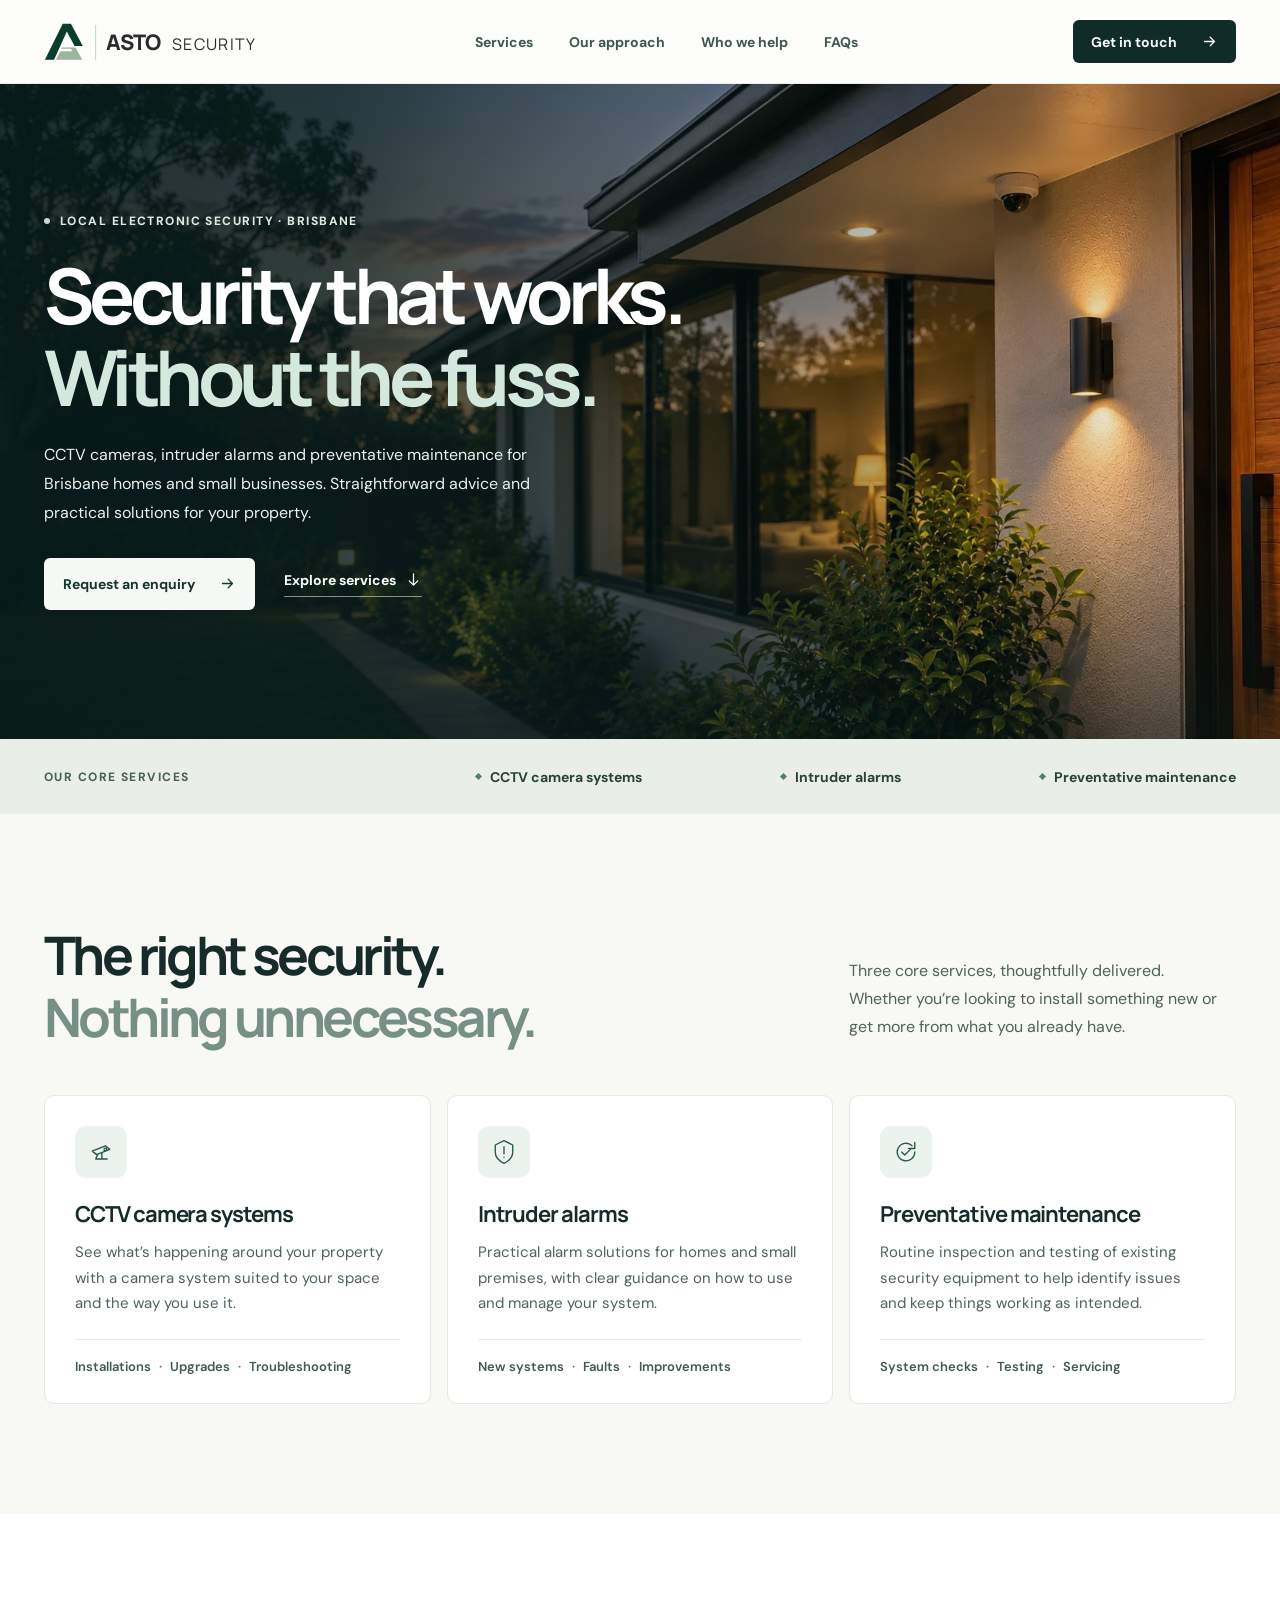
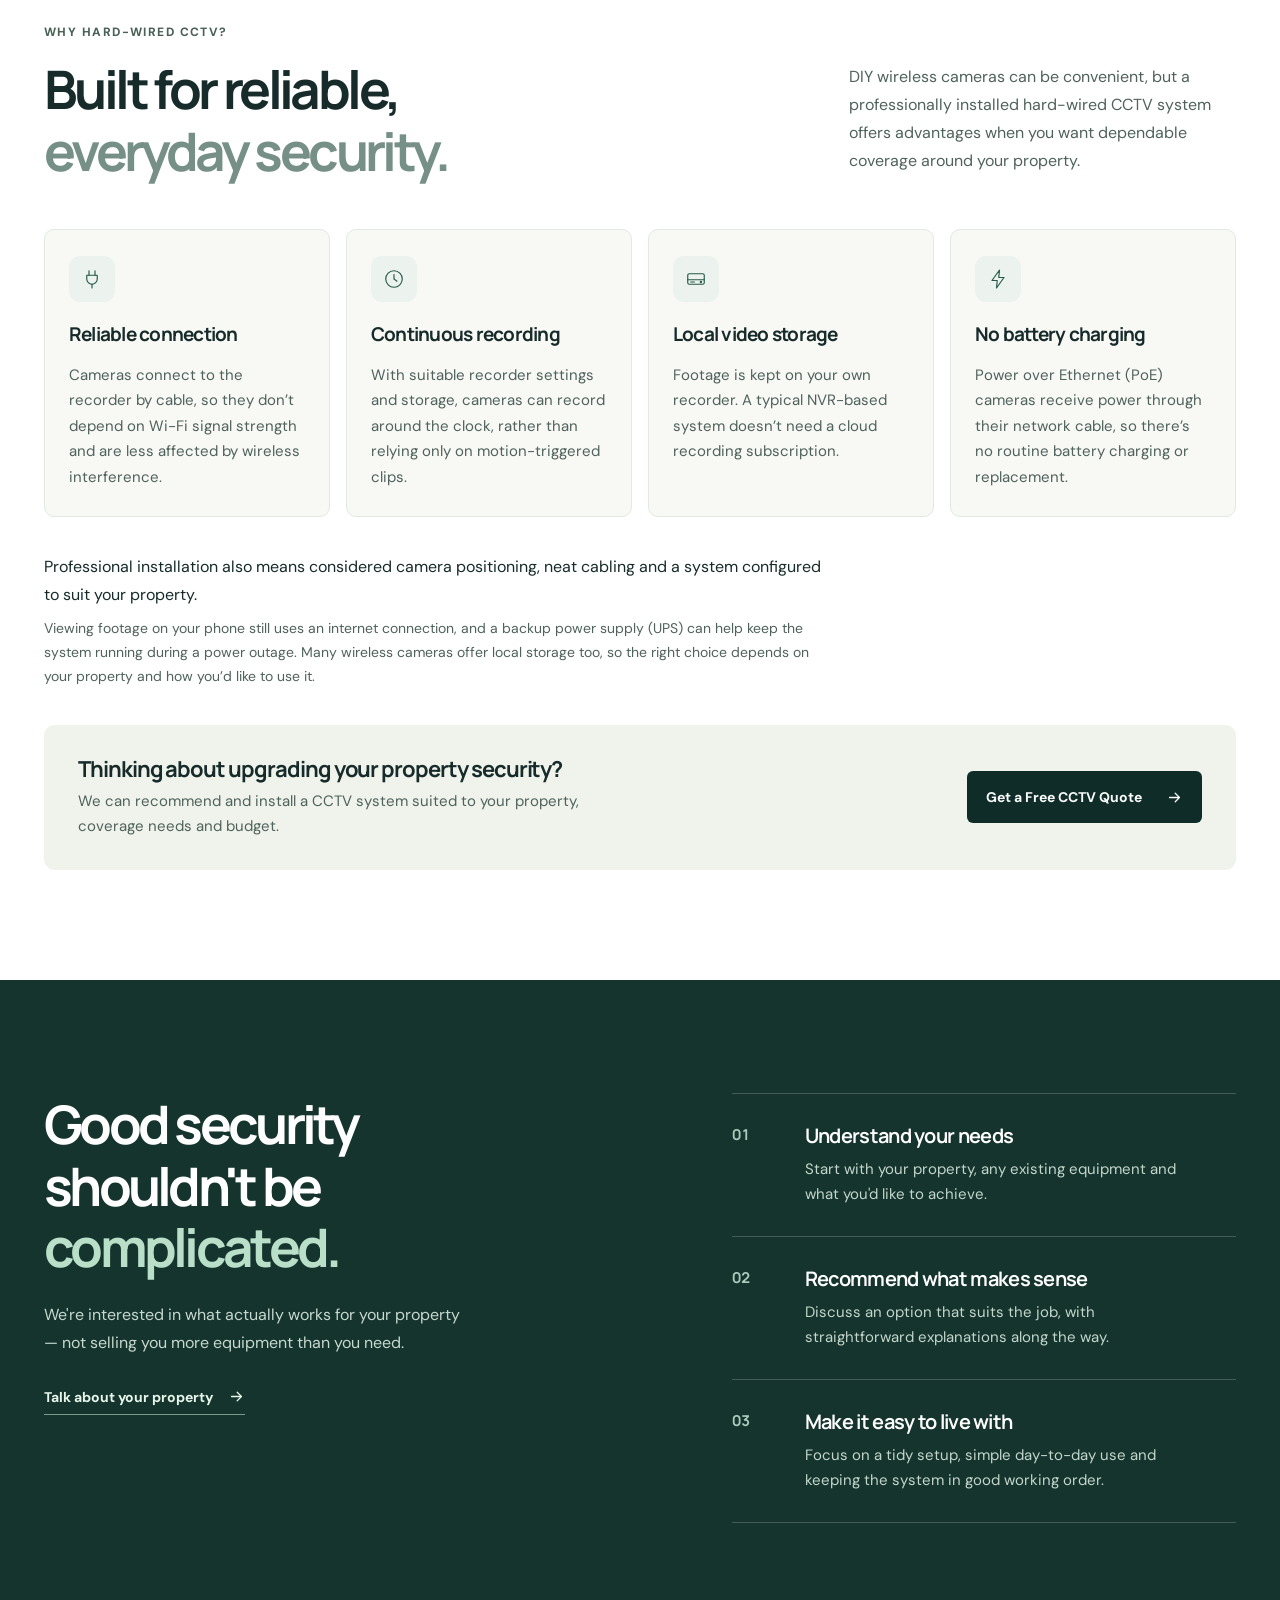
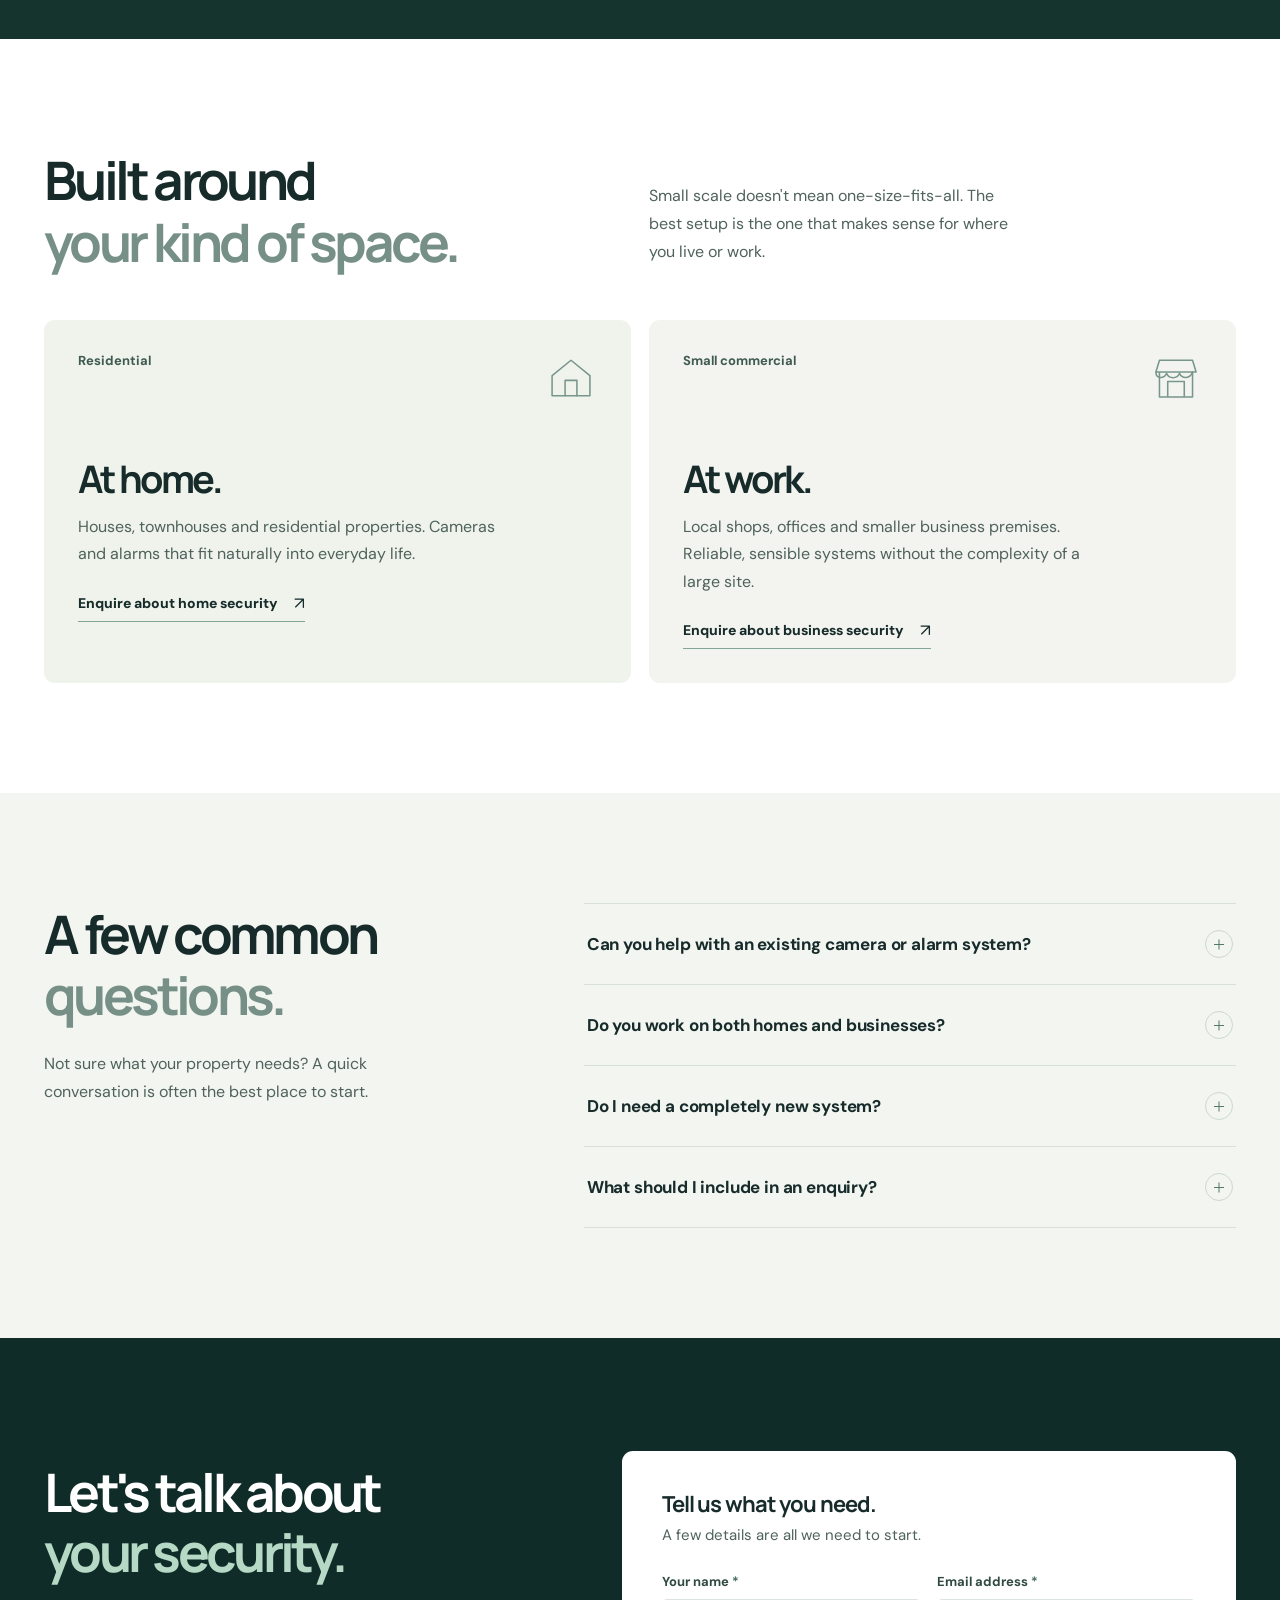
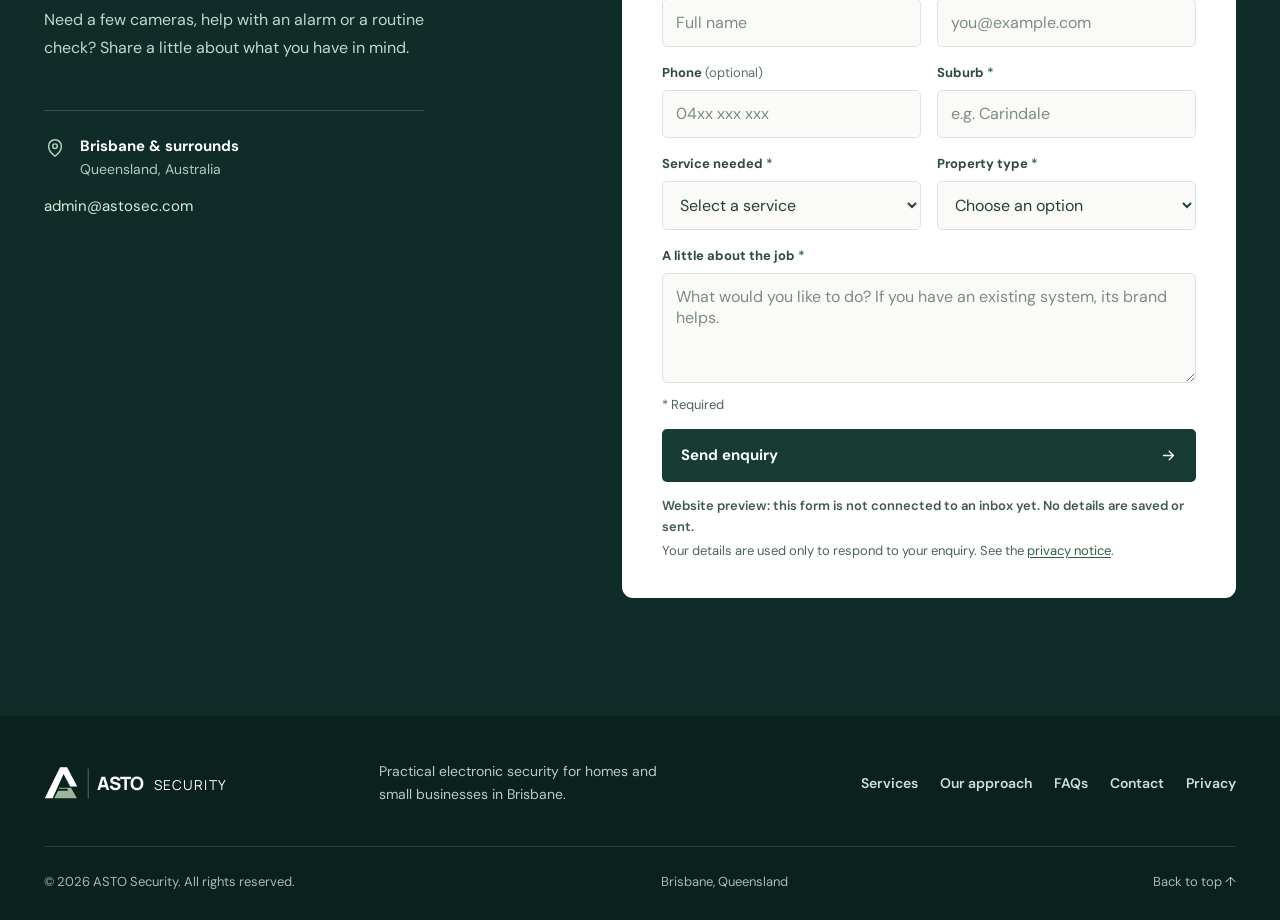
==== commit 42a39567: "Retouch hero dome camera and tidy the 'Why hard-wired CCTV?' layout - Hero: remove the odd pale lip " ====
--- a/public/index.html
+++ b/public/index.html
@@ -4,16 +4,16 @@
   <meta charset="utf-8">
   <meta name="viewport" content="width=device-width, initial-scale=1">
   <meta name="theme-color" content="#f8f8f5">
-  <meta name="description" content="Professional CCTV installation, intruder alarms and preventative maintenance for Brisbane homes and small businesses. Request a free CCTV quote.">
-  <title>ASTO Security | CCTV Installation & Alarms in Brisbane</title>
+  <meta name="description" content="ASTO Security offers CCTV camera systems, intruder alarms and preventative maintenance for Brisbane homes and small businesses.">
+  <title>ASTO Security | CCTV, Alarms & Maintenance in Brisbane</title>
   <link rel="canonical" href="https://astosec.com/">
   <!-- Sharing preview -->
   <meta property="og:url" content="https://astosec.com/">
   <meta property="og:type" content="website">
   <meta property="og:site_name" content="ASTO Security">
   <meta property="og:locale" content="en_AU">
-  <meta property="og:title" content="ASTO Security | CCTV Installation & Alarms in Brisbane">
-  <meta property="og:description" content="Professional CCTV installation, intruder alarms and preventative maintenance for Brisbane homes and small businesses. Request a free CCTV quote.">
+  <meta property="og:title" content="ASTO Security | CCTV, Alarms & Maintenance in Brisbane">
+  <meta property="og:description" content="CCTV camera systems, intruder alarms and preventative maintenance for Brisbane homes and small businesses.">
   <meta property="og:image" content="https://astosec.com/assets/og-image.jpg">
   <meta property="og:image:width" content="1200">
   <meta property="og:image:height" content="630">
@@ -31,11 +31,7 @@
     "@context": "https://schema.org",
     "@type": "LocalBusiness",
     "name": "ASTO Security",
-    "url": "https://astosec.com/",
-    "email": "admin@astosec.com",
-    "image": "https://astosec.com/assets/og-image.jpg",
-    "logo": "https://astosec.com/assets/branding/apple-touch-icon.png",
-    "description": "CCTV installation, intruder alarms and preventative maintenance for Brisbane homes and small businesses.",
+    "description": "CCTV camera systems, intruder alarms and preventative maintenance for Brisbane homes and small businesses.",
     "areaServed": { "@type": "City", "name": "Brisbane", "containedInPlace": { "@type": "State", "name": "Queensland" } },
     "makesOffer": [
       { "@type": "Offer", "itemOffered": { "@type": "Service", "name": "CCTV camera systems" } },
@@ -128,50 +124,40 @@
 
     <section class="section cctv-section" id="why-hard-wired" aria-labelledby="cctv-heading">
       <div class="container">
-        <div class="cctv-intro reveal">
+        <div class="section-intro reveal">
           <div><p class="section-eyebrow">WHY HARD-WIRED CCTV?</p><h2 id="cctv-heading">Built for reliable,<br><span>everyday security.</span></h2></div>
-          <p>Battery cameras can be convenient, but for consistent, dependable coverage, a professionally installed hard-wired system offers clear advantages for your property.</p>
-        </div>
-        <div class="compare reveal">
-          <table class="compare-table">
-            <caption class="visually-hidden">Typical battery-powered DIY cameras compared with professionally installed hard-wired PoE CCTV</caption>
-            <thead>
-              <tr>
-                <th scope="col"><span class="visually-hidden">Feature</span></th>
-                <th scope="col"><span class="compare-head"><svg class="compare-head-icon" viewBox="0 0 32 32" aria-hidden="true"><rect x="10" y="7" width="12" height="16" rx="6" transform="rotate(40 16 15)"/><circle cx="13.6" cy="17.6" r="2"/><path d="M8.5 24.5 6 28M21.5 5.5a4 4 0 0 1 3.6 3.2M22.8 2.6a7 7 0 0 1 5.6 5.4"/></svg><span><span class="compare-head-title">Typical battery-powered DIY cameras</span><span class="compare-head-sub">Convenient, but with some limitations</span></span></span></th>
-                <th scope="col" class="compare-wired"><span class="compare-head"><svg class="compare-head-icon" viewBox="0 0 32 32" aria-hidden="true"><path d="m4 12 17-6 3 6-17 6-3-6Z"/><path d="m24 12 3.5-1.2 1 2.6-3.6 1.2M8.5 17.5 10 22H4M4 19v6"/><circle cx="18.5" cy="10.5" r="1.3"/></svg><span><span class="compare-head-title">Professionally installed hard-wired PoE CCTV</span><span class="compare-head-sub">Built for dependable, long-term coverage</span></span></span></th>
-              </tr>
-            </thead>
-            <tbody>
-              <tr>
-                <th scope="row"><span class="compare-feature"><span class="compare-tile" aria-hidden="true"><svg viewBox="0 0 24 24"><path d="M3.5 9.5a12 12 0 0 1 17 0M6.5 12.6a7.6 7.6 0 0 1 11 0M9.5 15.6a3.4 3.4 0 0 1 5 0"/><circle cx="12" cy="18.6" r=".9"/></svg></span>Connection</span></th>
-                <td data-label="Battery DIY"><span class="compare-cell">Usually Wi-Fi, so signal strength matters</span></td>
-                <td class="compare-wired" data-label="Hard-wired PoE"><span class="compare-cell"><svg class="compare-check" viewBox="0 0 22 22" aria-hidden="true"><circle cx="11" cy="11" r="11"/><path d="m6.5 11.3 3 3 6-6.3"/></svg><span>Direct network cable to the recorder</span></span></td>
-              </tr>
-              <tr>
-                <th scope="row"><span class="compare-feature"><span class="compare-tile" aria-hidden="true"><svg viewBox="0 0 24 24"><rect x="3" y="4.5" width="18" height="12.5" rx="2"/><path d="m10.3 8.3 4.2 2.5-4.2 2.5Z"/><path d="M8.5 20h7"/></svg></span>Recording</span></th>
-                <td data-label="Battery DIY"><span class="compare-cell">Often motion-triggered clips</span></td>
-                <td class="compare-wired" data-label="Hard-wired PoE"><span class="compare-cell"><svg class="compare-check" viewBox="0 0 22 22" aria-hidden="true"><circle cx="11" cy="11" r="11"/><path d="m6.5 11.3 3 3 6-6.3"/></svg><span>24/7 recording supported</span></span></td>
-              </tr>
-              <tr>
-                <th scope="row"><span class="compare-feature"><span class="compare-tile" aria-hidden="true"><svg viewBox="0 0 24 24"><rect x="3" y="7.5" width="16" height="9" rx="2"/><path d="M21 10.5v3M6 10.5v3M8.5 10.5v3"/></svg></span>Power</span></th>
-                <td data-label="Battery DIY"><span class="compare-cell">Regular battery charging or replacement</span></td>
-                <td class="compare-wired" data-label="Hard-wired PoE"><span class="compare-cell"><svg class="compare-check" viewBox="0 0 22 22" aria-hidden="true"><circle cx="11" cy="11" r="11"/><path d="m6.5 11.3 3 3 6-6.3"/></svg><span>Power through the network cable (PoE)</span></span></td>
-              </tr>
-              <tr>
-                <th scope="row"><span class="compare-feature"><span class="compare-tile" aria-hidden="true"><svg viewBox="0 0 24 24"><rect x="4" y="4" width="16" height="7" rx="1.6"/><rect x="4" y="13" width="16" height="7" rx="1.6"/><path d="M7.5 7.5h.01M7.5 16.5h.01M11 7.5h5M11 16.5h5"/></svg></span>Storage</span></th>
-                <td data-label="Battery DIY"><span class="compare-cell">Cloud or local options, depending on the model</span></td>
-                <td class="compare-wired" data-label="Hard-wired PoE"><span class="compare-cell"><svg class="compare-check" viewBox="0 0 22 22" aria-hidden="true"><circle cx="11" cy="11" r="11"/><path d="m6.5 11.3 3 3 6-6.3"/></svg><span>Dedicated local NVR on site</span></span></td>
-              </tr>
-            </tbody>
-          </table>
-        </div>
-        <p class="compare-note reveal"><svg viewBox="0 0 24 24" aria-hidden="true"><circle cx="12" cy="12" r="9"/><path d="M12 11v5.5M12 7.6h.01"/></svg><span>Features vary by model, and some wireless cameras also offer local storage or continuous recording. Remote viewing still uses an internet connection, and a UPS can help keep a wired system running during a power outage.</span></p>
+          <p>DIY wireless cameras can be convenient, but a professionally installed hard-wired CCTV system offers advantages when you want dependable coverage around your property.</p>
+        </div>
+        <ul class="cctv-grid">
+          <li class="cctv-benefit reveal">
+            <span class="service-icon" aria-hidden="true"><svg viewBox="0 0 32 32"><path d="M12 5v6m8-6v6"/><path d="M9 11h14v5a7 7 0 0 1-14 0v-5Z"/><path d="M16 23v5"/></svg></span>
+            <h3>Reliable connection</h3>
+            <p>Cameras connect to the recorder by cable, so they don’t depend on Wi-Fi signal strength and are less affected by wireless interference.</p>
+          </li>
+          <li class="cctv-benefit reveal">
+            <span class="service-icon" aria-hidden="true"><svg viewBox="0 0 32 32"><circle cx="16" cy="16" r="11"/><path d="M16 10v6l4 3"/></svg></span>
+            <h3>Continuous recording</h3>
+            <p>With suitable recorder settings and storage, cameras can record around the clock, rather than relying only on motion-triggered clips.</p>
+          </li>
+          <li class="cctv-benefit reveal">
+            <span class="service-icon" aria-hidden="true"><svg viewBox="0 0 32 32"><rect x="5" y="9" width="22" height="14" rx="2"/><path d="M5 17h22M9 20h5"/><circle cx="22.5" cy="20" r=".8"/></svg></span>
+            <h3>Local video storage</h3>
+            <p>Footage is kept on your own recorder. A typical NVR-based system doesn’t need a cloud recording subscription.</p>
+          </li>
+          <li class="cctv-benefit reveal">
+            <span class="service-icon" aria-hidden="true"><svg viewBox="0 0 32 32"><path d="M18 4 8 18h7l-1 10 10-14h-7l1-10Z"/></svg></span>
+            <h3>No battery charging</h3>
+            <p>Power over Ethernet (PoE) cameras receive power through their network cable, so there’s no routine battery charging or replacement.</p>
+          </li>
+        </ul>
+        <div class="cctv-notes reveal">
+          <p>Professional installation also means considered camera positioning, neat cabling and a system configured to suit your property.</p>
+          <p class="cctv-fine">Viewing footage on your phone still uses an internet connection, and a backup power supply (UPS) can help keep the system running during a power outage. Many wireless cameras offer local storage too, so the right choice depends on your property and how you’d like to use it.</p>
+        </div>
         <div class="cctv-cta reveal">
-          <span class="cctv-cta-icon" aria-hidden="true"><svg viewBox="0 0 24 24"><path d="m12 3 7 3v5.5c0 4.3-2.9 7.6-7 9.5-4.1-1.9-7-5.2-7-9.5V6l7-3Z"/><path d="m8.8 12 2.2 2.2 4.3-4.4"/></svg></span>
-          <div class="cctv-cta-text">
-            <h3>Professional installation for a system you can rely on.</h3>
-            <p>Considered camera positioning, neat cabling and a system configured to suit your property.</p>
+          <div>
+            <h3>Thinking about upgrading your property security?</h3>
+            <p>We can recommend and install a CCTV system suited to your property, coverage needs and budget.</p>
           </div>
           <a class="button button-dark" href="#contact">Get a Free CCTV Quote <svg viewBox="0 0 24 24" aria-hidden="true"><path d="M5 12h14m-6-6 6 6-6 6"/></svg></a>
         </div>
--- a/public/styles.css
+++ b/public/styles.css
@@ -31,7 +31,7 @@
 .mobile-toggle,.mobile-nav{display:none}
 /* Hero */
 .hero{min-height:655px;position:relative;isolation:isolate;overflow:hidden;background:#1a3431;color:white}
-.hero-image{position:absolute;inset:0;z-index:-2;background-image:url('assets/asto-home-hero-v3.webp');background-size:cover;background-position:center 30%;transform:scale(1.025)}
+.hero-image{position:absolute;inset:0;z-index:-2;background-image:url('assets/asto-home-hero-v4.webp');background-size:cover;background-position:center 30%;transform:scale(1.025)}
 .hero:before{content:"";position:absolute;inset:0;z-index:-1;background:linear-gradient(90deg,rgba(7,27,27,.89) 0%,rgba(8,28,29,.82) 26%,rgba(8,28,29,.50) 51%,rgba(9,28,27,.08) 87%),linear-gradient(0deg,rgba(7,22,23,.53),transparent 34%)}
 .hero-inner{position:relative;min-height:655px;display:flex;align-items:center;padding:72px 0}
 .hero-content{max-width:760px}
@@ -83,16 +83,17 @@
 .cctv-benefit .service-icon svg{height:24px;width:24px}
 .cctv-benefit h3{font-size:19px;letter-spacing:-.04em;line-height:1.3;margin:4px 0 0;font-weight:700}
 .cctv-benefit p{font-size:15px;line-height:1.7;color:var(--muted);margin:0}
-.cctv-footer{display:grid;grid-template-columns:1fr 1fr;gap:16px 60px;margin-top:16px;align-items:center}
-.cctv-notes p{font-size:16px;line-height:1.75;color:var(--ink);margin:0 0 14px;max-width:500px}
+.cctv-notes{margin-top:36px;max-width:780px}
+.cctv-notes p{font-size:16px;line-height:1.75;color:var(--ink);margin:0 0 8px}
 .cctv-notes .cctv-fine{font-size:14px;line-height:1.7;color:var(--muted);margin:0}
-.cctv-cta{background:#eff3ec;border-radius:11px;padding:32px 34px 34px}
-.cctv-cta h3{font-size:22px;letter-spacing:-.048em;line-height:1.28;margin:0 0 10px;font-weight:700}
-.cctv-cta p{font-size:15px;line-height:1.7;color:var(--muted);margin:0 0 24px;max-width:440px}
+.cctv-cta{margin-top:36px;background:#eff3ec;border-radius:11px;padding:30px 34px;display:flex;align-items:center;justify-content:space-between;gap:20px 48px}
+.cctv-cta h3{font-size:22px;letter-spacing:-.048em;line-height:1.28;margin:0 0 6px;font-weight:700}
+.cctv-cta p{font-size:15px;line-height:1.7;color:var(--muted);margin:0;max-width:560px}
+.cctv-cta .button{flex:none}
 .cctv-cta .button-dark{background:var(--dark);color:#f9fcfa}
 .cctv-cta .button-dark:hover{background:#27554c}
-@media(max-width:1100px){.cctv-grid{grid-template-columns:repeat(2,minmax(0,1fr))}.cctv-footer{gap:16px 40px}}
-@media(max-width:760px){.cctv-grid{gap:12px}.cctv-footer{grid-template-columns:1fr;gap:24px;margin-top:28px}}
+@media(max-width:1100px){.cctv-grid{grid-template-columns:repeat(2,minmax(0,1fr))}}
+@media(max-width:760px){.cctv-grid{gap:12px}.cctv-notes,.cctv-cta{margin-top:28px}.cctv-cta{flex-direction:column;align-items:flex-start;padding:28px 26px}}
 @media(max-width:560px){.cctv-grid{grid-template-columns:1fr}}
 @media(max-width:460px){.cctv-benefit{padding:24px 22px}.cctv-cta{padding:26px 22px}.cctv-cta h3{font-size:20px}}
 /* Approach */
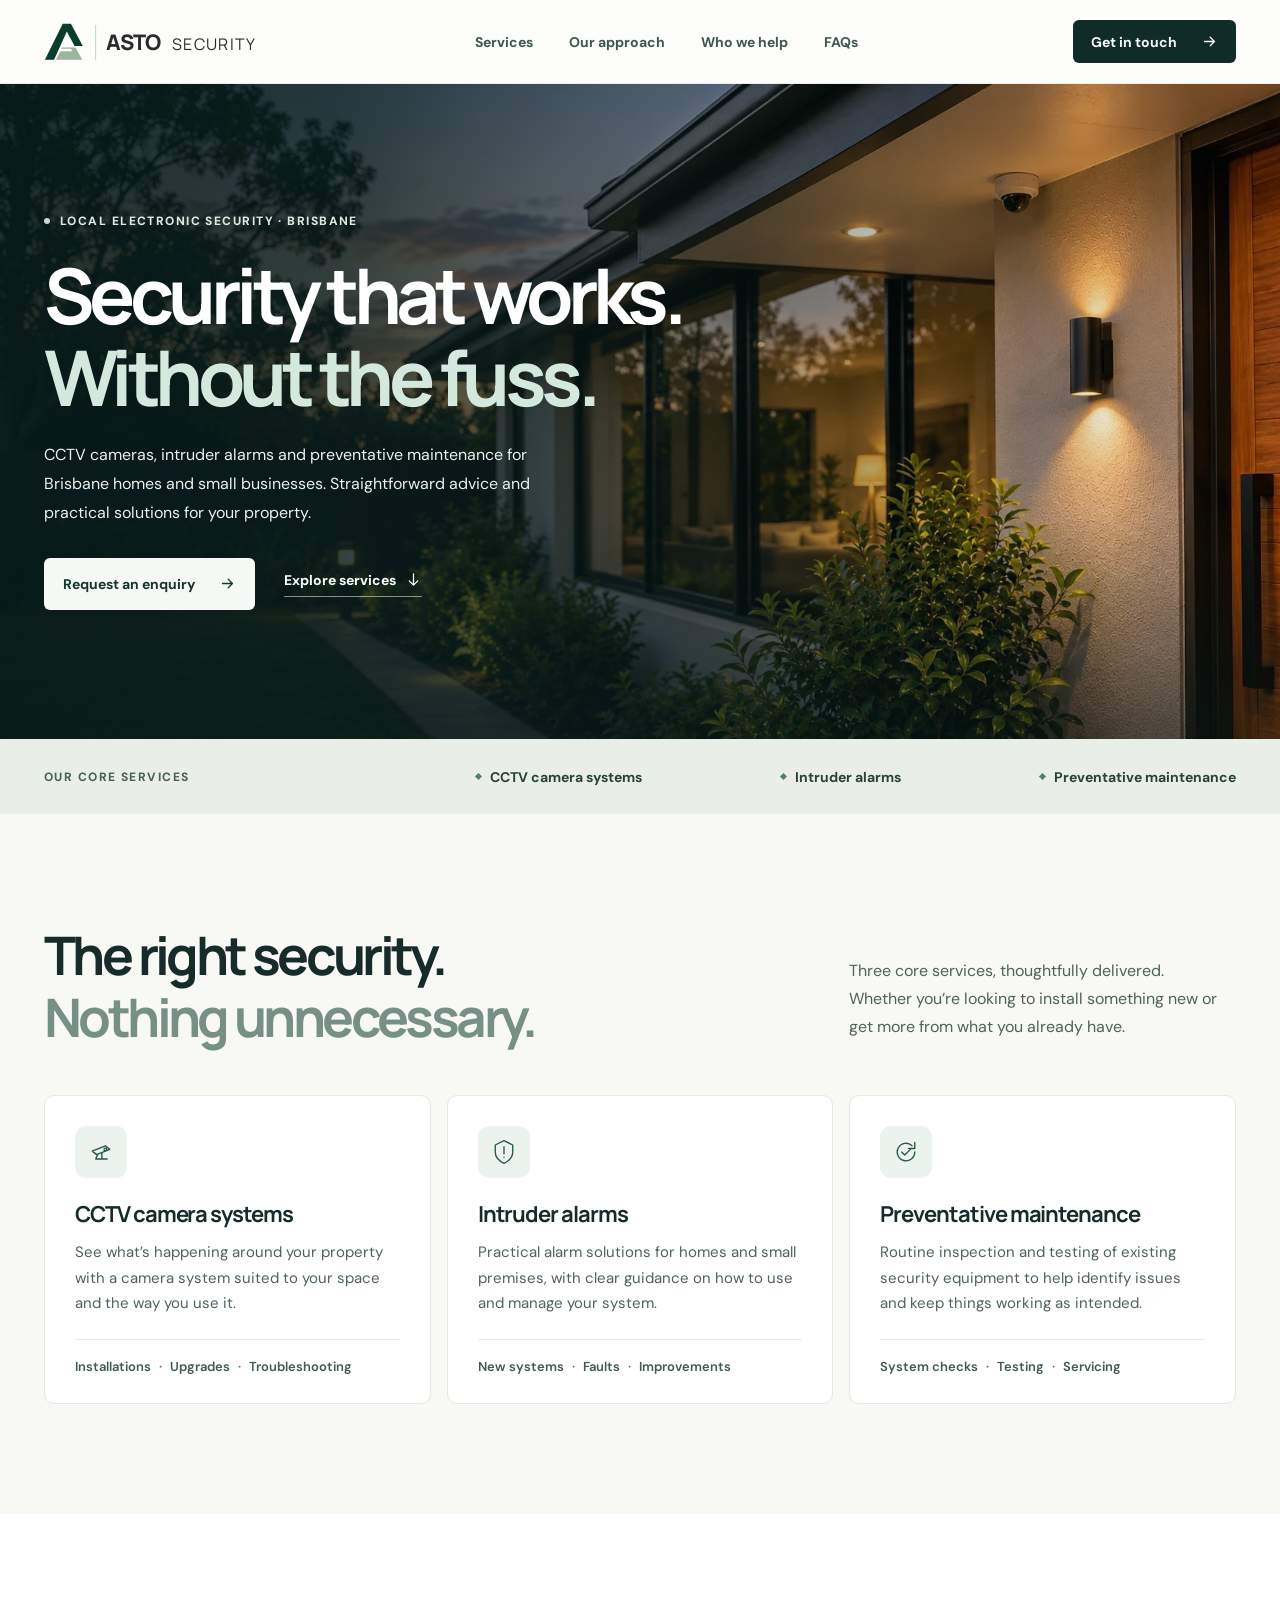
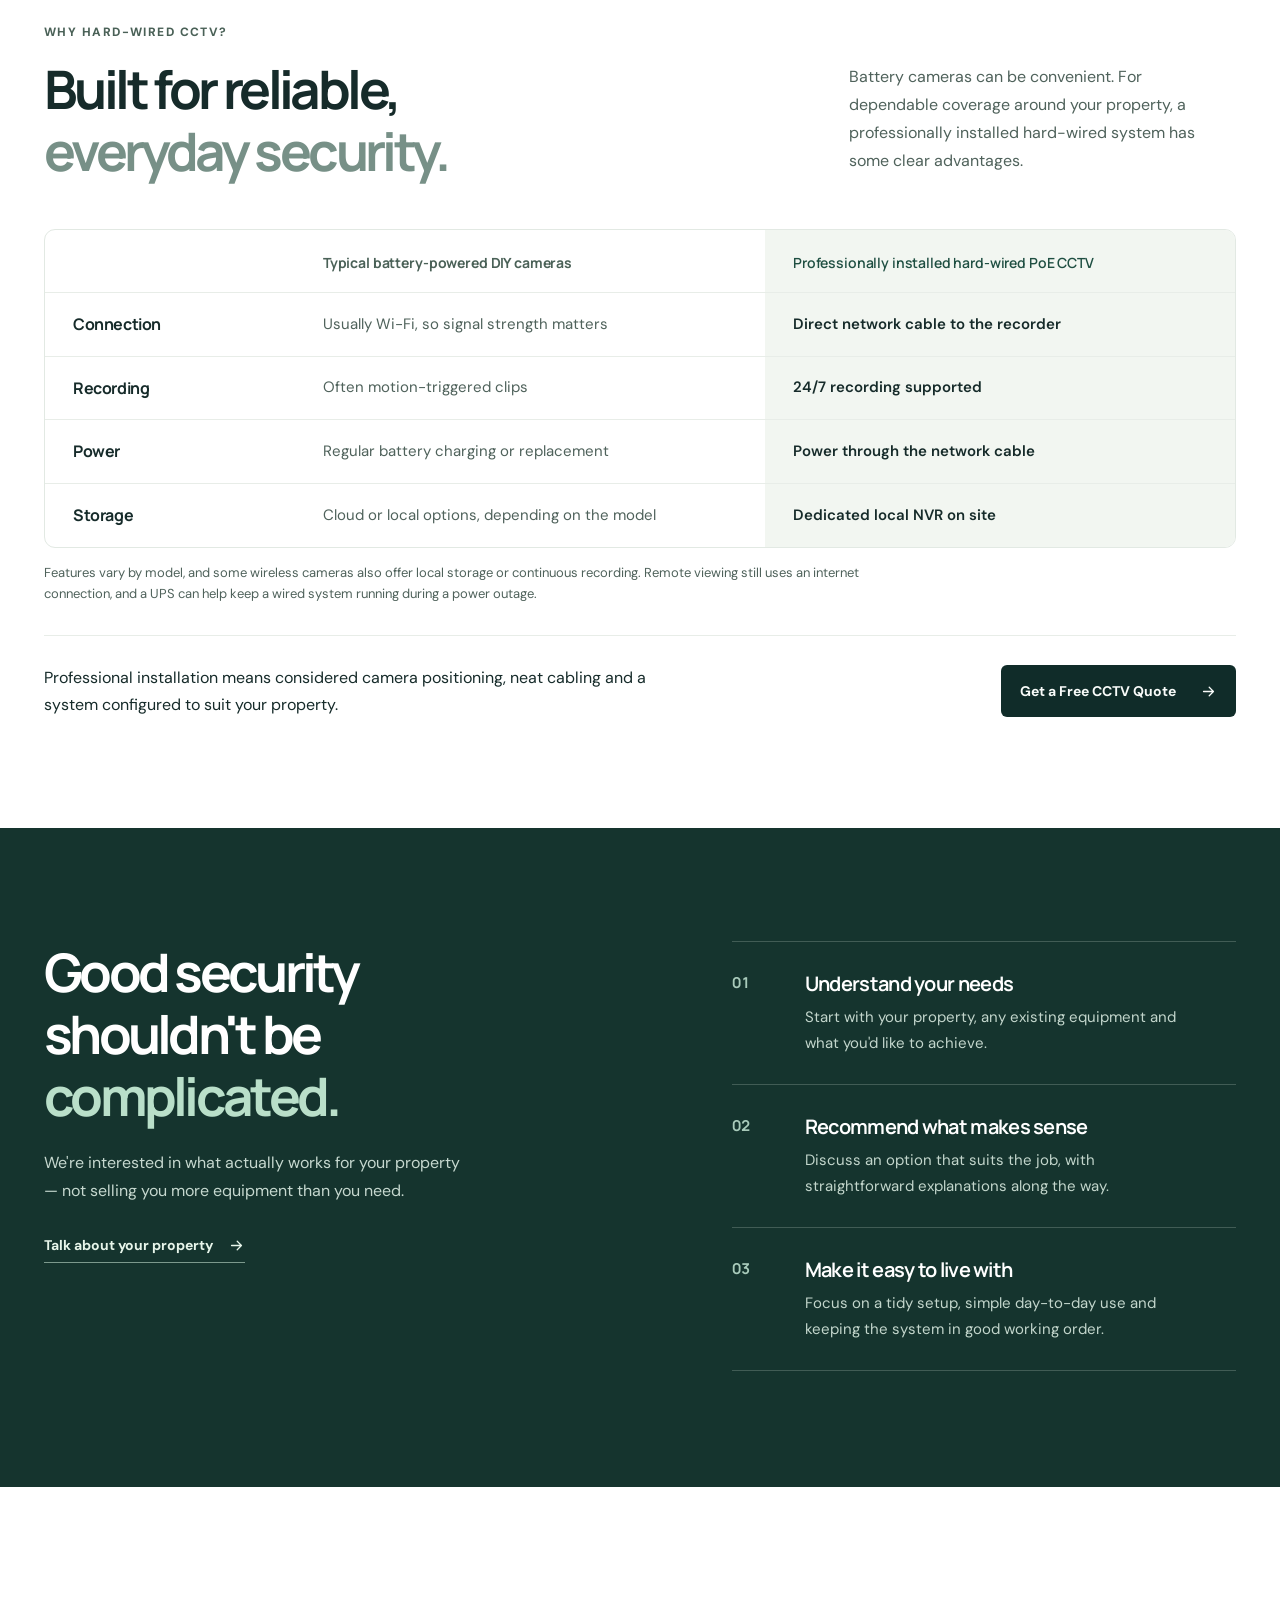
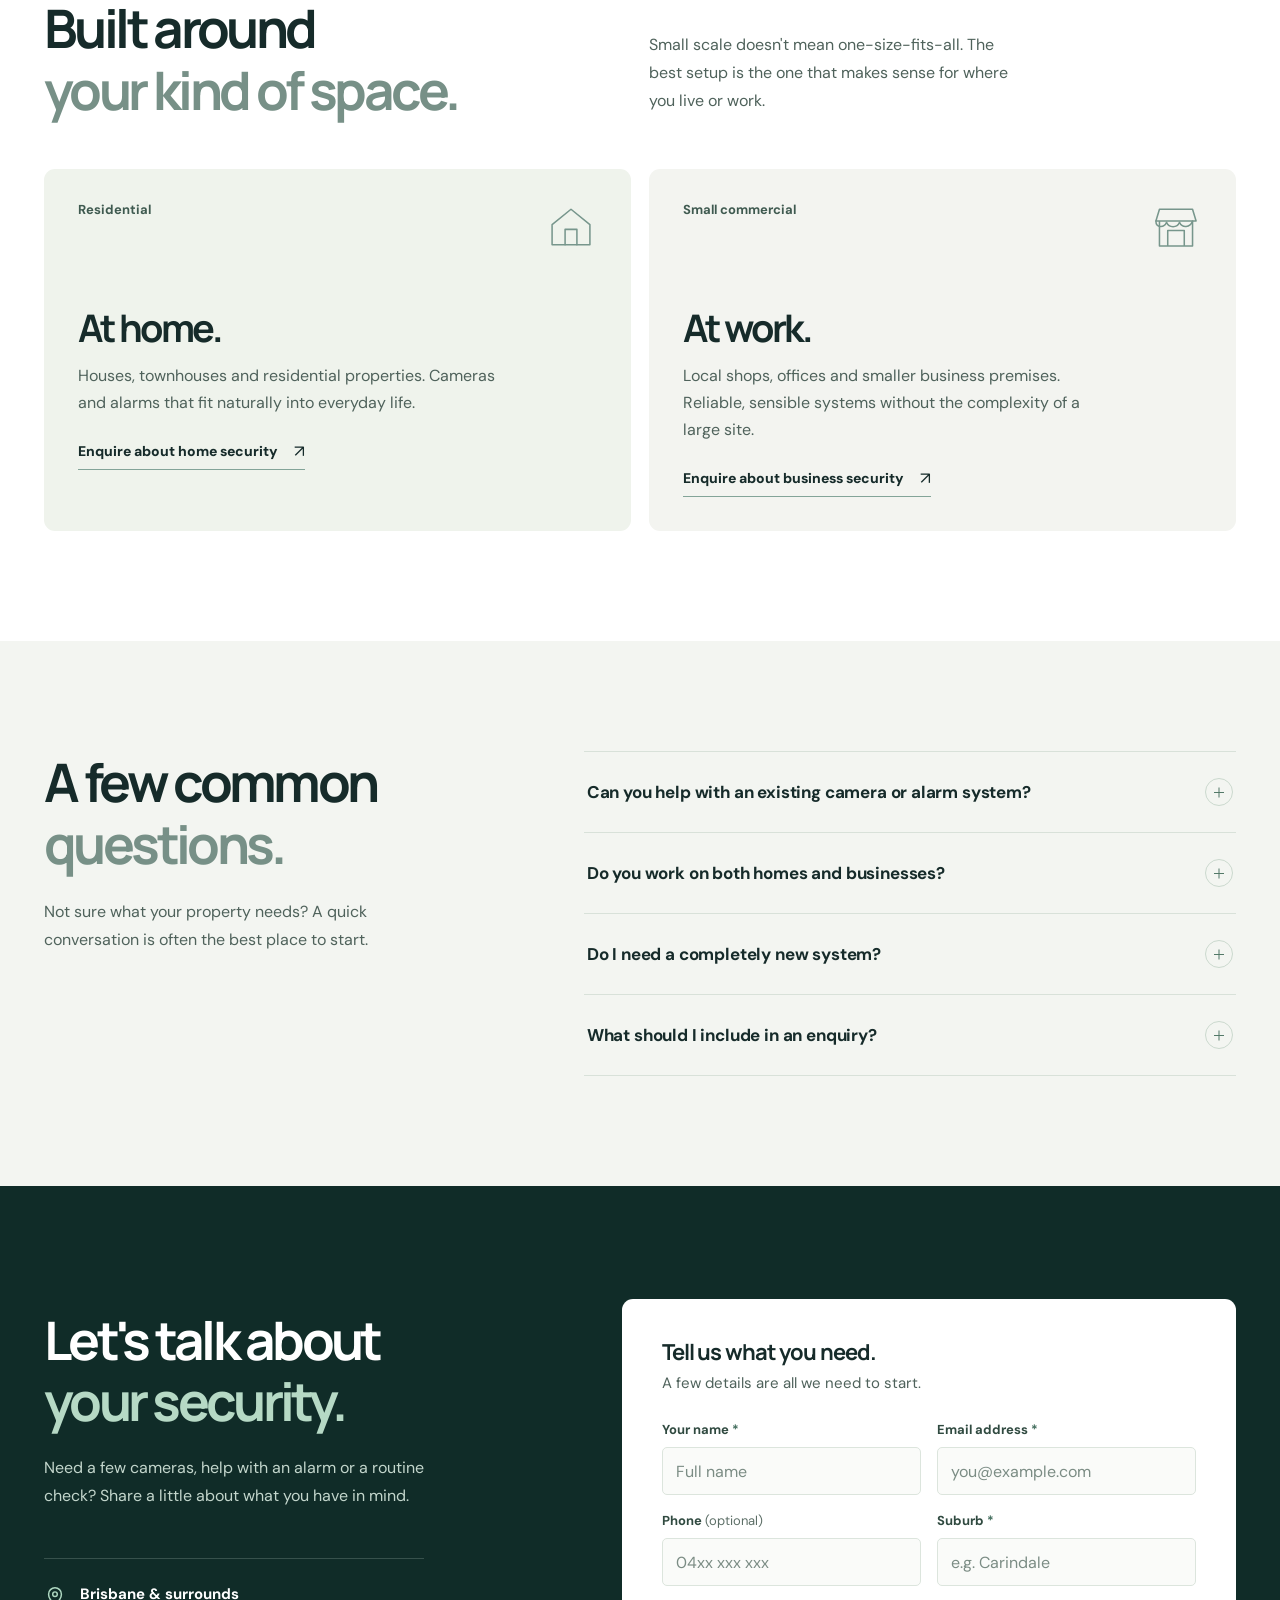
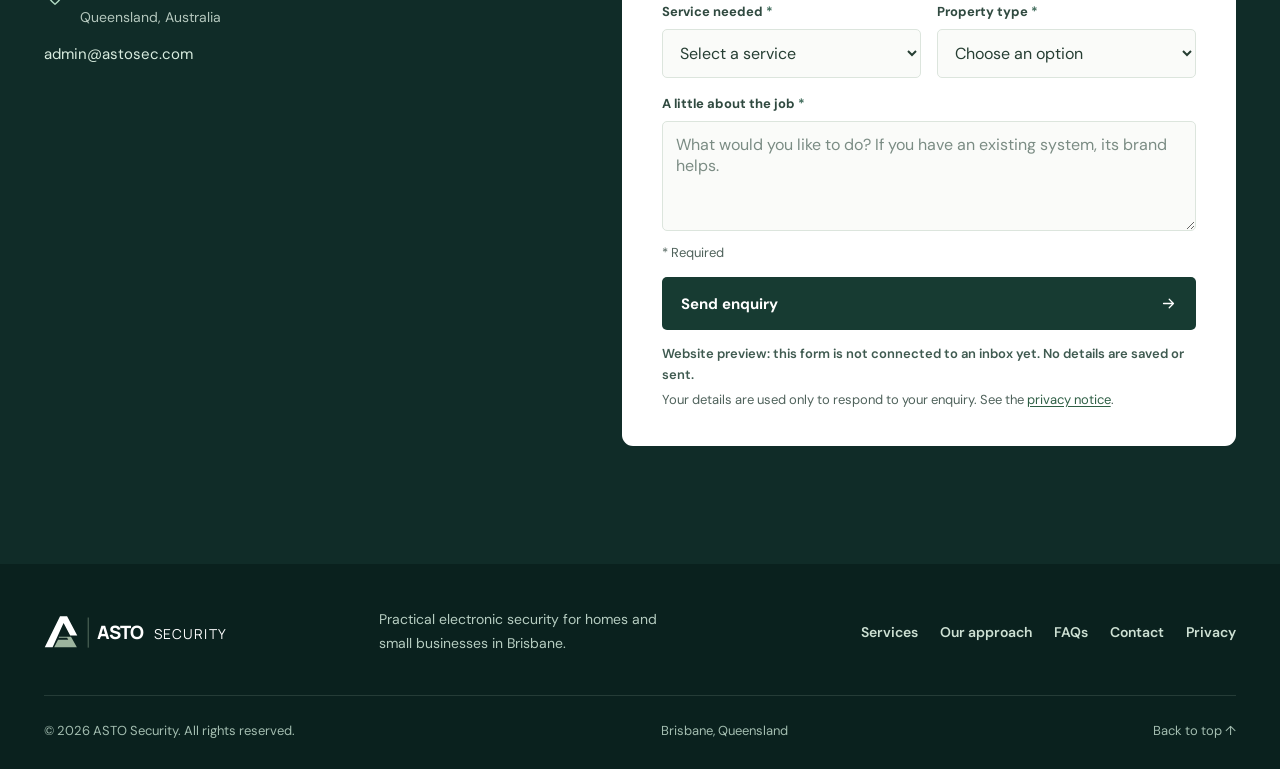
==== commit 9e8a03fb: "Replace the CCTV benefit cards with one compact comparison 'Why hard-wired CCTV?' now compares typic" ====
--- a/public/index.html
+++ b/public/index.html
@@ -126,39 +126,25 @@
       <div class="container">
         <div class="section-intro reveal">
           <div><p class="section-eyebrow">WHY HARD-WIRED CCTV?</p><h2 id="cctv-heading">Built for reliable,<br><span>everyday security.</span></h2></div>
-          <p>DIY wireless cameras can be convenient, but a professionally installed hard-wired CCTV system offers advantages when you want dependable coverage around your property.</p>
-        </div>
-        <ul class="cctv-grid">
-          <li class="cctv-benefit reveal">
-            <span class="service-icon" aria-hidden="true"><svg viewBox="0 0 32 32"><path d="M12 5v6m8-6v6"/><path d="M9 11h14v5a7 7 0 0 1-14 0v-5Z"/><path d="M16 23v5"/></svg></span>
-            <h3>Reliable connection</h3>
-            <p>Cameras connect to the recorder by cable, so they don’t depend on Wi-Fi signal strength and are less affected by wireless interference.</p>
-          </li>
-          <li class="cctv-benefit reveal">
-            <span class="service-icon" aria-hidden="true"><svg viewBox="0 0 32 32"><circle cx="16" cy="16" r="11"/><path d="M16 10v6l4 3"/></svg></span>
-            <h3>Continuous recording</h3>
-            <p>With suitable recorder settings and storage, cameras can record around the clock, rather than relying only on motion-triggered clips.</p>
-          </li>
-          <li class="cctv-benefit reveal">
-            <span class="service-icon" aria-hidden="true"><svg viewBox="0 0 32 32"><rect x="5" y="9" width="22" height="14" rx="2"/><path d="M5 17h22M9 20h5"/><circle cx="22.5" cy="20" r=".8"/></svg></span>
-            <h3>Local video storage</h3>
-            <p>Footage is kept on your own recorder. A typical NVR-based system doesn’t need a cloud recording subscription.</p>
-          </li>
-          <li class="cctv-benefit reveal">
-            <span class="service-icon" aria-hidden="true"><svg viewBox="0 0 32 32"><path d="M18 4 8 18h7l-1 10 10-14h-7l1-10Z"/></svg></span>
-            <h3>No battery charging</h3>
-            <p>Power over Ethernet (PoE) cameras receive power through their network cable, so there’s no routine battery charging or replacement.</p>
-          </li>
-        </ul>
-        <div class="cctv-notes reveal">
-          <p>Professional installation also means considered camera positioning, neat cabling and a system configured to suit your property.</p>
-          <p class="cctv-fine">Viewing footage on your phone still uses an internet connection, and a backup power supply (UPS) can help keep the system running during a power outage. Many wireless cameras offer local storage too, so the right choice depends on your property and how you’d like to use it.</p>
-        </div>
+          <p>Battery cameras can be convenient. For dependable coverage around your property, a professionally installed hard-wired system has some clear advantages.</p>
+        </div>
+        <div class="compare reveal">
+          <table class="compare-table">
+            <caption class="visually-hidden">Typical battery-powered DIY cameras compared with professionally installed hard-wired PoE CCTV</caption>
+            <thead>
+              <tr><th scope="col"><span class="visually-hidden">Feature</span></th><th scope="col">Typical battery-powered DIY cameras</th><th scope="col" class="compare-wired">Professionally installed hard-wired PoE CCTV</th></tr>
+            </thead>
+            <tbody>
+              <tr><th scope="row">Connection</th><td data-label="Battery DIY">Usually Wi-Fi, so signal strength matters</td><td class="compare-wired" data-label="Hard-wired PoE">Direct network cable to the recorder</td></tr>
+              <tr><th scope="row">Recording</th><td data-label="Battery DIY">Often motion-triggered clips</td><td class="compare-wired" data-label="Hard-wired PoE">24/7 recording supported</td></tr>
+              <tr><th scope="row">Power</th><td data-label="Battery DIY">Regular battery charging or replacement</td><td class="compare-wired" data-label="Hard-wired PoE">Power through the network cable</td></tr>
+              <tr><th scope="row">Storage</th><td data-label="Battery DIY">Cloud or local options, depending on the model</td><td class="compare-wired" data-label="Hard-wired PoE">Dedicated local NVR on site</td></tr>
+            </tbody>
+          </table>
+        </div>
+        <p class="compare-note reveal">Features vary by model, and some wireless cameras also offer local storage or continuous recording. Remote viewing still uses an internet connection, and a UPS can help keep a wired system running during a power outage.</p>
         <div class="cctv-cta reveal">
-          <div>
-            <h3>Thinking about upgrading your property security?</h3>
-            <p>We can recommend and install a CCTV system suited to your property, coverage needs and budget.</p>
-          </div>
+          <p>Professional installation means considered camera positioning, neat cabling and a system configured to suit your property.</p>
           <a class="button button-dark" href="#contact">Get a Free CCTV Quote <svg viewBox="0 0 24 24" aria-hidden="true"><path d="M5 12h14m-6-6 6 6-6 6"/></svg></a>
         </div>
       </div>
--- a/public/styles.css
+++ b/public/styles.css
@@ -77,25 +77,36 @@
 /* Why hard-wired CCTV */
 .cctv-section{background:#fff}
 .section-eyebrow{margin:0 0 18px;font-size:12px;letter-spacing:.12em;font-weight:800;color:#4a6157}
-.cctv-grid{list-style:none;margin:0;padding:0;display:grid;grid-template-columns:repeat(4,minmax(0,1fr));gap:16px}
-.cctv-benefit{background:var(--paper);border:1px solid #e2e9e3;border-radius:10px;padding:26px 24px;display:flex;flex-direction:column;gap:16px}
-.cctv-benefit .service-icon{height:46px;width:46px}
-.cctv-benefit .service-icon svg{height:24px;width:24px}
-.cctv-benefit h3{font-size:19px;letter-spacing:-.04em;line-height:1.3;margin:4px 0 0;font-weight:700}
-.cctv-benefit p{font-size:15px;line-height:1.7;color:var(--muted);margin:0}
-.cctv-notes{margin-top:36px;max-width:780px}
-.cctv-notes p{font-size:16px;line-height:1.75;color:var(--ink);margin:0 0 8px}
-.cctv-notes .cctv-fine{font-size:14px;line-height:1.7;color:var(--muted);margin:0}
-.cctv-cta{margin-top:36px;background:#eff3ec;border-radius:11px;padding:30px 34px;display:flex;align-items:center;justify-content:space-between;gap:20px 48px}
-.cctv-cta h3{font-size:22px;letter-spacing:-.048em;line-height:1.28;margin:0 0 6px;font-weight:700}
-.cctv-cta p{font-size:15px;line-height:1.7;color:var(--muted);margin:0;max-width:560px}
+.visually-hidden{position:absolute!important;width:1px;height:1px;padding:0;margin:-1px;overflow:hidden;clip:rect(0 0 0 0);white-space:nowrap;border:0}
+.compare{background:#fff;border:1px solid #e2e9e3;border-radius:11px;overflow:hidden}
+.compare-table{width:100%;border-collapse:collapse;table-layout:fixed}
+.compare-table caption{caption-side:top}
+.compare-table th,.compare-table td{padding:19px 28px;text-align:left;vertical-align:middle;border-top:1px solid #e8ede8;font-size:15px;line-height:1.55}
+.compare-table thead th{border-top:0;padding-top:22px;padding-bottom:18px;font-family:'Manrope','DM Sans',Arial,sans-serif;font-size:14px;font-weight:700;letter-spacing:-.01em;color:#4a6157}
+.compare-table thead th:first-child{width:21%}
+.compare-table thead th.compare-wired{color:#1f4f42}
+.compare-table tbody th{font-family:'Manrope','DM Sans',Arial,sans-serif;font-size:16px;font-weight:700;letter-spacing:-.025em;color:var(--ink)}
+.compare-table td{color:var(--muted)}
+.compare-table .compare-wired{background:#f2f6f1;color:var(--ink);font-weight:600}
+.compare-note{margin:14px 0 0;max-width:860px;font-size:13px;line-height:1.65;color:var(--muted)}
+.cctv-cta{margin-top:30px;padding-top:28px;border-top:1px solid #e8ede8;display:flex;align-items:center;justify-content:space-between;gap:20px 48px}
+.cctv-cta p{margin:0;max-width:620px;font-size:16px;line-height:1.7;color:var(--ink)}
 .cctv-cta .button{flex:none}
 .cctv-cta .button-dark{background:var(--dark);color:#f9fcfa}
 .cctv-cta .button-dark:hover{background:#27554c}
-@media(max-width:1100px){.cctv-grid{grid-template-columns:repeat(2,minmax(0,1fr))}}
-@media(max-width:760px){.cctv-grid{gap:12px}.cctv-notes,.cctv-cta{margin-top:28px}.cctv-cta{flex-direction:column;align-items:flex-start;padding:28px 26px}}
-@media(max-width:560px){.cctv-grid{grid-template-columns:1fr}}
-@media(max-width:460px){.cctv-benefit{padding:24px 22px}.cctv-cta{padding:26px 22px}.cctv-cta h3{font-size:20px}}
+@media(max-width:900px){.compare-table th,.compare-table td{padding:17px 20px}}
+@media(max-width:760px){
+ .compare-table thead{position:absolute;width:1px;height:1px;overflow:hidden;clip:rect(0 0 0 0);white-space:nowrap}
+ .compare-table,.compare-table tbody,.compare-table tr,.compare-table th,.compare-table td{display:block;width:auto}
+ .compare-table tbody tr{padding:18px 18px 16px;border-top:1px solid #e8ede8}
+ .compare-table tbody tr:first-child{border-top:0}
+ .compare-table tbody th{border:0;padding:0 0 8px 2px}
+ .compare-table td{border:0;padding:9px 12px;border-radius:7px;display:grid;grid-template-columns:112px minmax(0,1fr);gap:12px;font-size:14.5px}
+ .compare-table td::before{content:attr(data-label);font-size:12px;font-weight:700;line-height:1.9;color:#4a6157}
+ .compare-table td.compare-wired::before{color:#1f4f42}
+ .cctv-cta{flex-direction:column;align-items:flex-start;margin-top:26px;padding-top:24px}
+}
+@media(max-width:420px){.compare-table td{display:block}.compare-table td::before{display:block;line-height:1.5;margin-bottom:2px}}
 /* Approach */
 .approach-section{padding:113px 0 116px;background:#15342e;color:#fff;position:relative;overflow:hidden}
 .approach-grid{display:grid;grid-template-columns:1fr .88fr;gap:115px;position:relative}
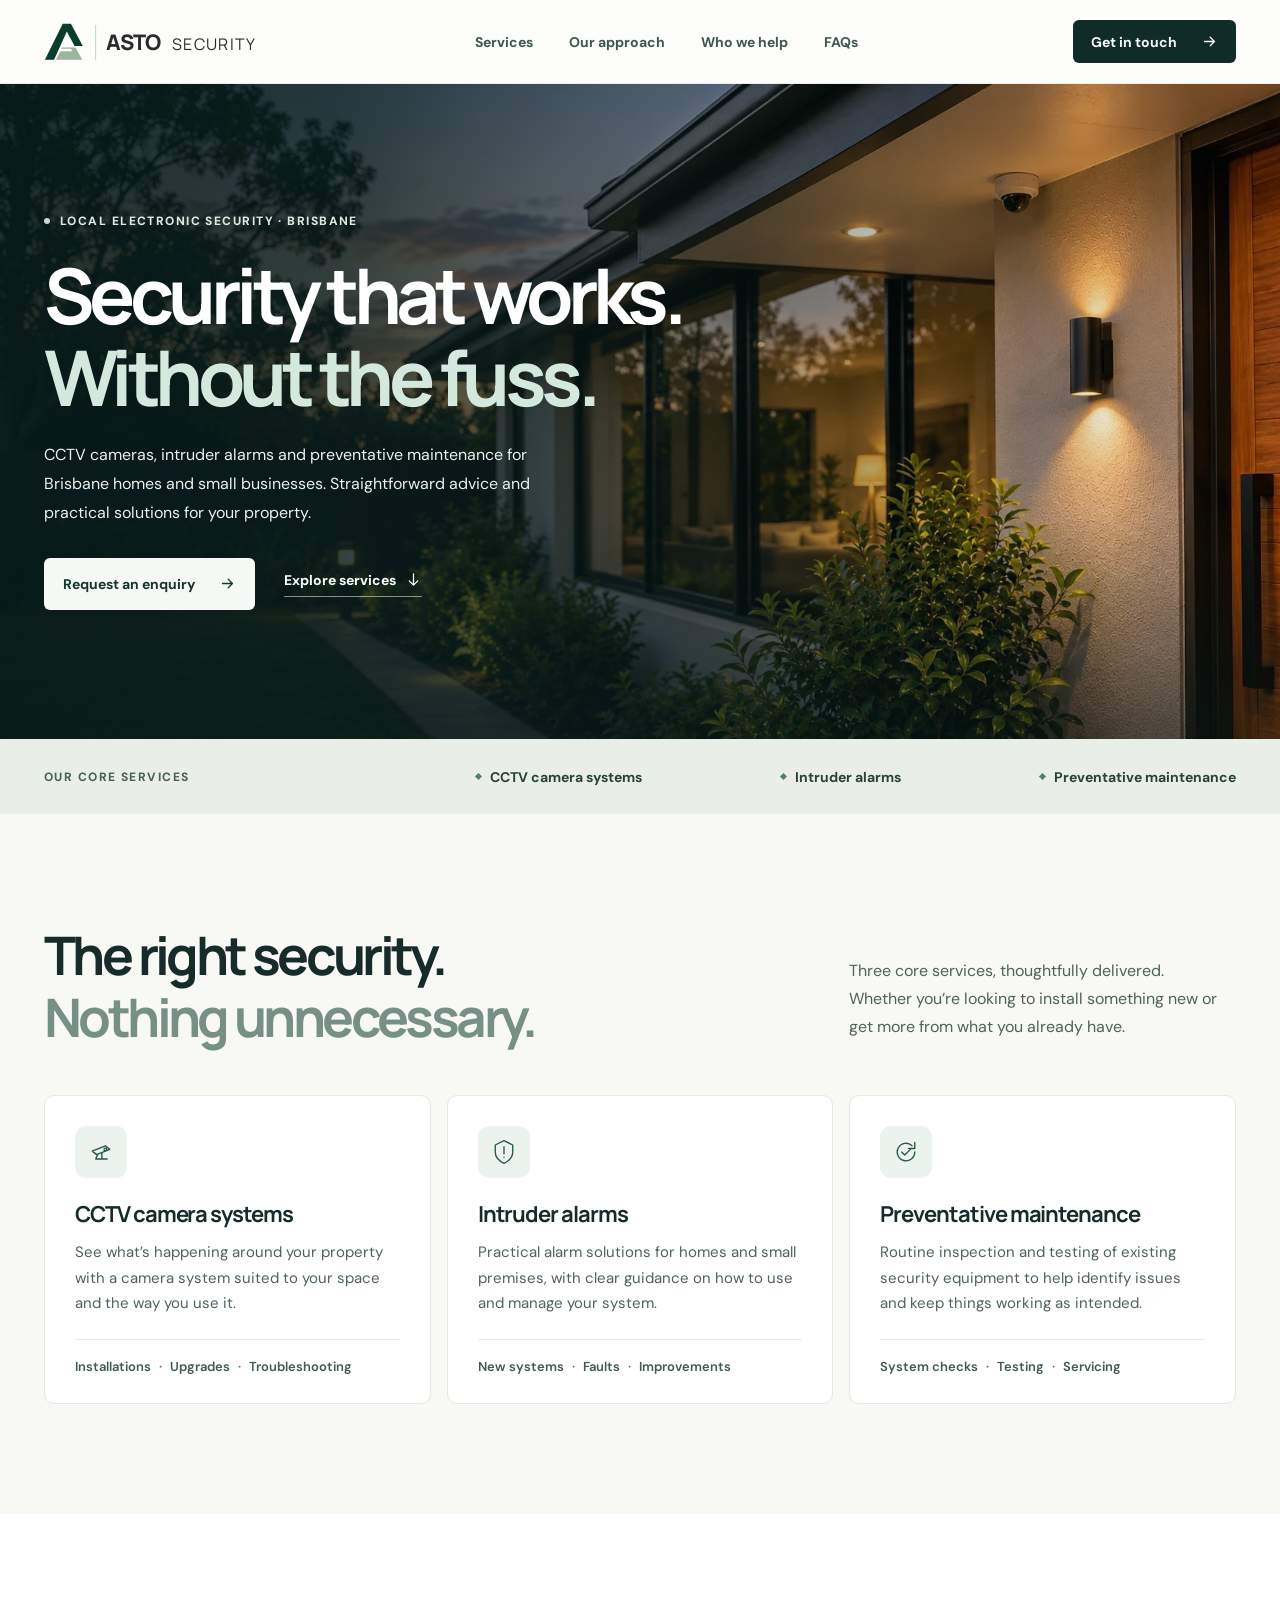
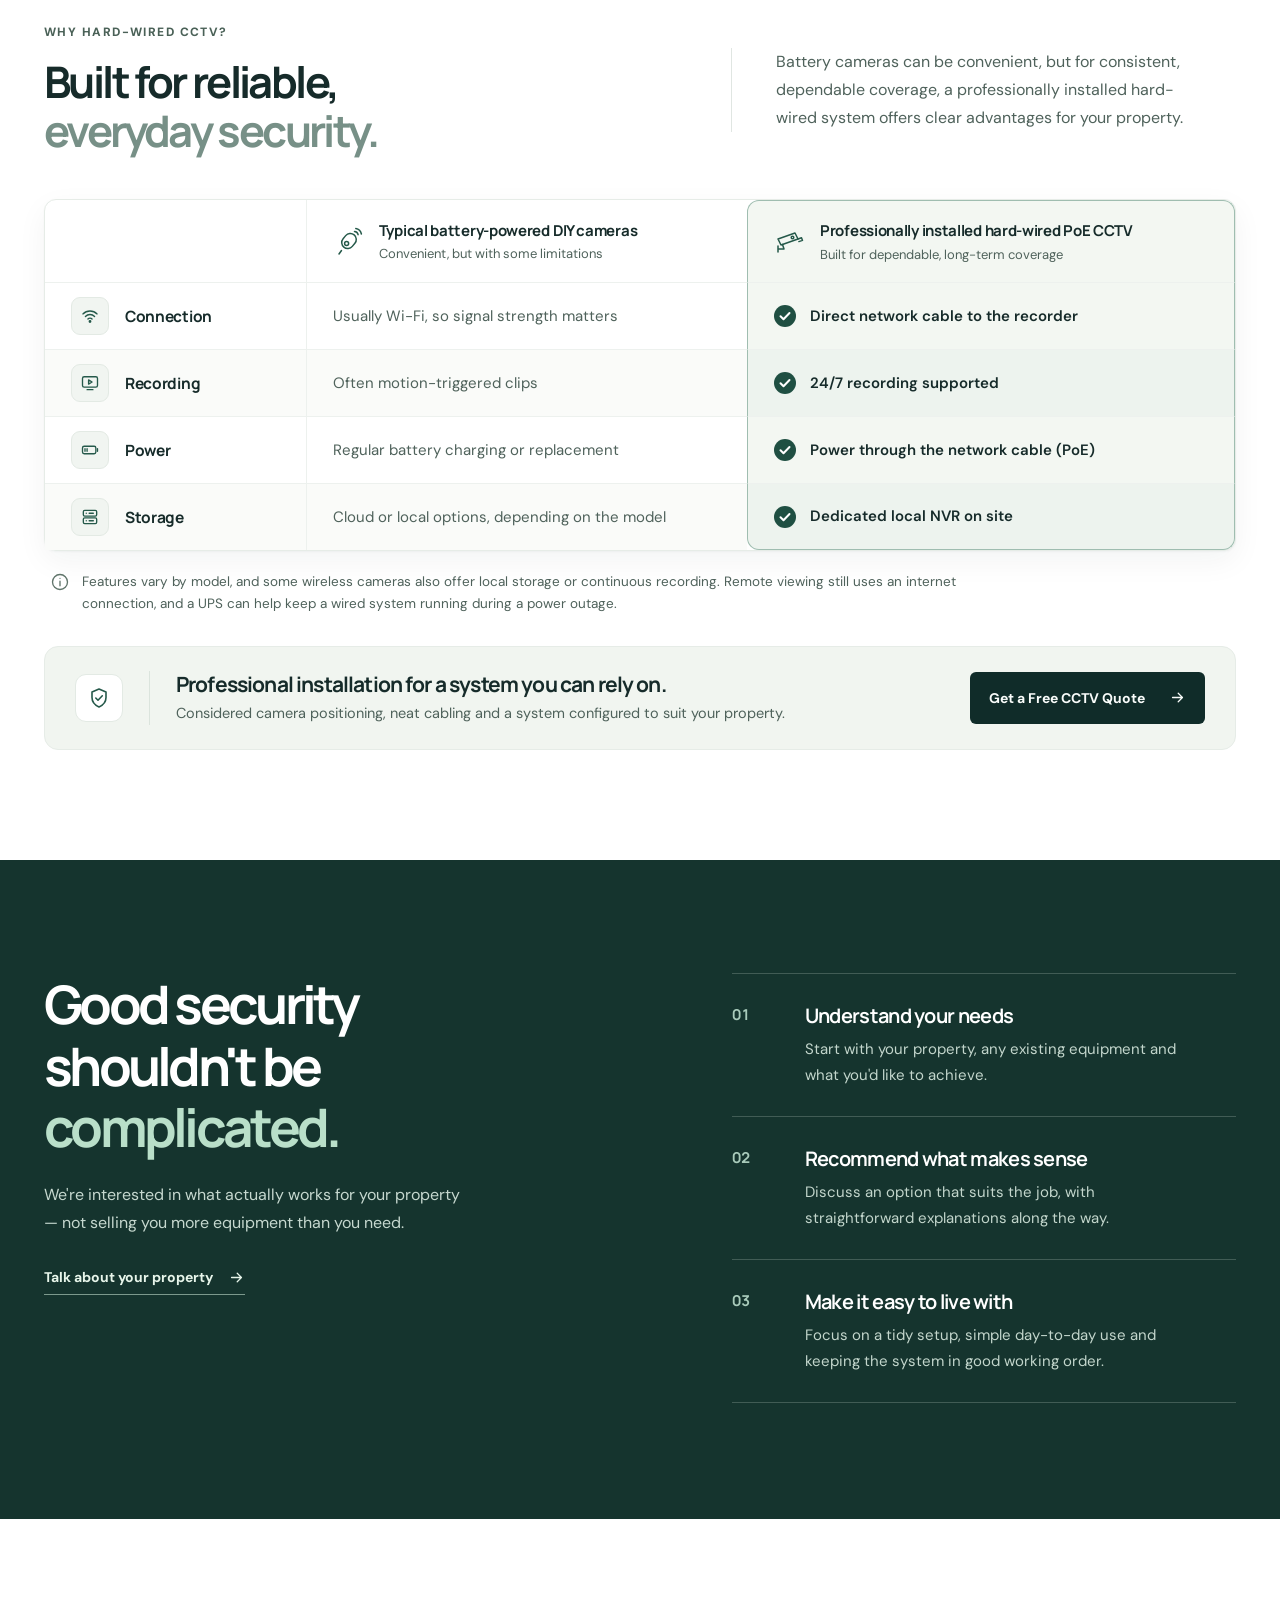
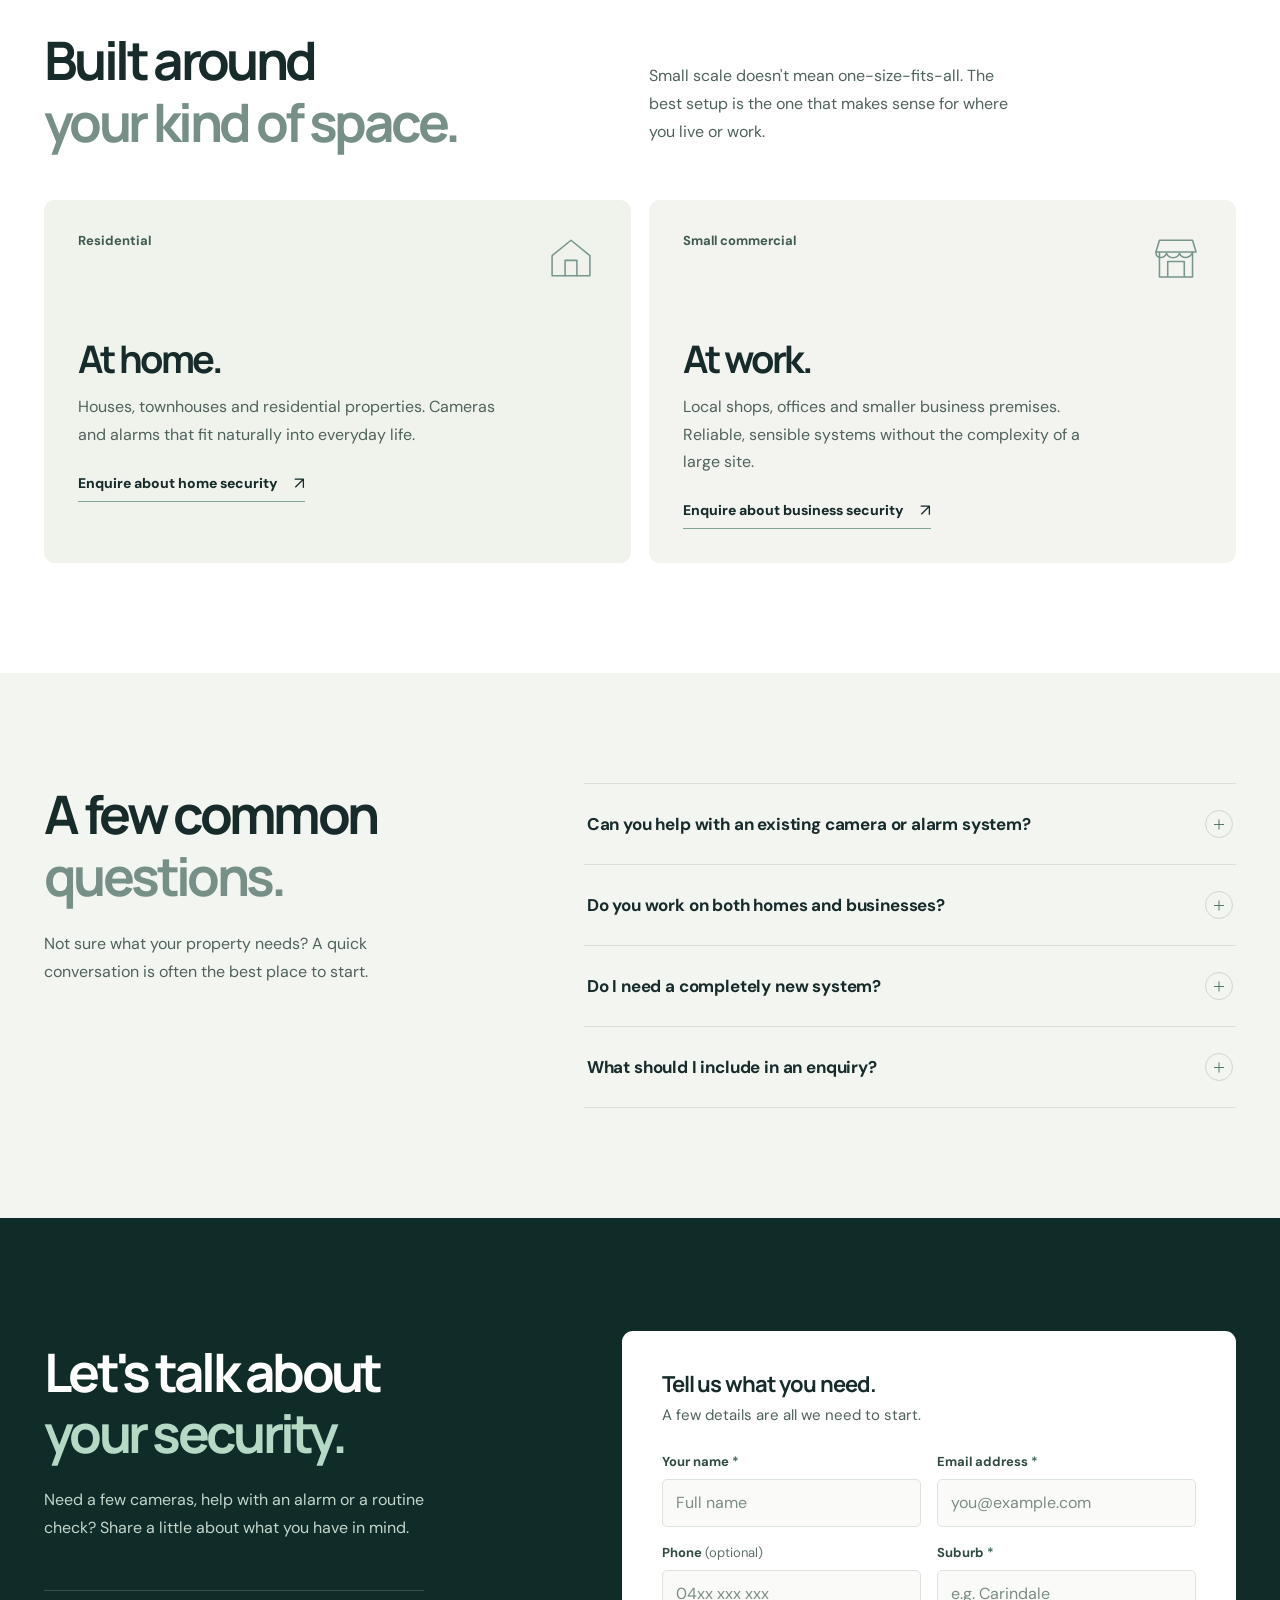
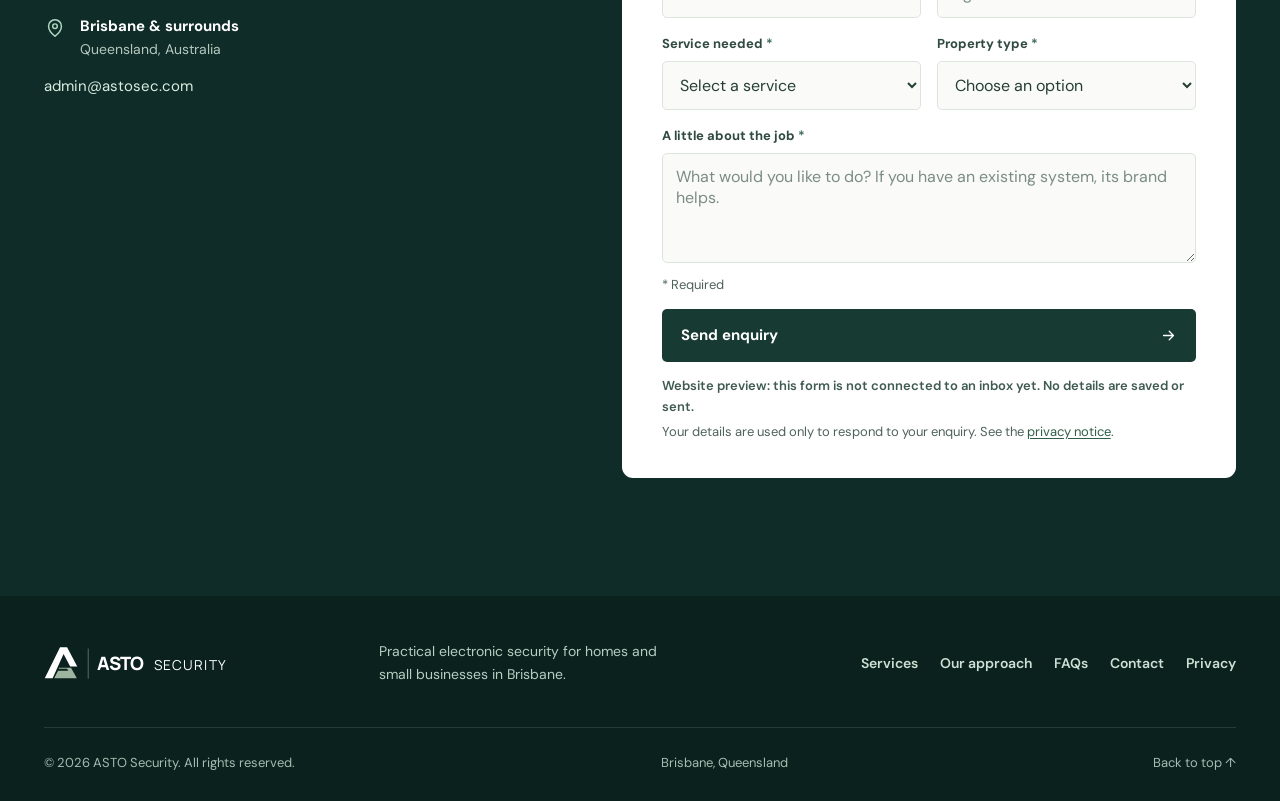
==== commit 20f40a8b: "Rebuild 'Why hard-wired CCTV?' from the approved mockup Intro with a divider; one comparison table w" ====
--- a/public/index.html
+++ b/public/index.html
@@ -124,27 +124,51 @@
 
     <section class="section cctv-section" id="why-hard-wired" aria-labelledby="cctv-heading">
       <div class="container">
-        <div class="section-intro reveal">
+        <div class="cctv-intro reveal">
           <div><p class="section-eyebrow">WHY HARD-WIRED CCTV?</p><h2 id="cctv-heading">Built for reliable,<br><span>everyday security.</span></h2></div>
-          <p>Battery cameras can be convenient. For dependable coverage around your property, a professionally installed hard-wired system has some clear advantages.</p>
+          <p>Battery cameras can be convenient, but for consistent, dependable coverage, a professionally installed hard-wired system offers clear advantages for your property.</p>
         </div>
         <div class="compare reveal">
           <table class="compare-table">
             <caption class="visually-hidden">Typical battery-powered DIY cameras compared with professionally installed hard-wired PoE CCTV</caption>
             <thead>
-              <tr><th scope="col"><span class="visually-hidden">Feature</span></th><th scope="col">Typical battery-powered DIY cameras</th><th scope="col" class="compare-wired">Professionally installed hard-wired PoE CCTV</th></tr>
+              <tr>
+                <th scope="col"><span class="visually-hidden">Feature</span></th>
+                <th scope="col"><span class="compare-head"><svg class="compare-head-icon" viewBox="0 0 32 32" aria-hidden="true"><rect x="10" y="7" width="12" height="16" rx="6" transform="rotate(40 16 15)"/><circle cx="13.6" cy="17.6" r="2"/><path d="M8.5 24.5 6 28M21.5 5.5a4 4 0 0 1 3.6 3.2M22.8 2.6a7 7 0 0 1 5.6 5.4"/></svg><span><span class="compare-head-title">Typical battery-powered DIY cameras</span><span class="compare-head-sub">Convenient, but with some limitations</span></span></span></th>
+                <th scope="col" class="compare-wired"><span class="compare-head"><svg class="compare-head-icon" viewBox="0 0 32 32" aria-hidden="true"><path d="m4 12 17-6 3 6-17 6-3-6Z"/><path d="m24 12 3.5-1.2 1 2.6-3.6 1.2M8.5 17.5 10 22H4M4 19v6"/><circle cx="18.5" cy="10.5" r="1.3"/></svg><span><span class="compare-head-title">Professionally installed hard-wired PoE CCTV</span><span class="compare-head-sub">Built for dependable, long-term coverage</span></span></span></th>
+              </tr>
             </thead>
             <tbody>
-              <tr><th scope="row">Connection</th><td data-label="Battery DIY">Usually Wi-Fi, so signal strength matters</td><td class="compare-wired" data-label="Hard-wired PoE">Direct network cable to the recorder</td></tr>
-              <tr><th scope="row">Recording</th><td data-label="Battery DIY">Often motion-triggered clips</td><td class="compare-wired" data-label="Hard-wired PoE">24/7 recording supported</td></tr>
-              <tr><th scope="row">Power</th><td data-label="Battery DIY">Regular battery charging or replacement</td><td class="compare-wired" data-label="Hard-wired PoE">Power through the network cable</td></tr>
-              <tr><th scope="row">Storage</th><td data-label="Battery DIY">Cloud or local options, depending on the model</td><td class="compare-wired" data-label="Hard-wired PoE">Dedicated local NVR on site</td></tr>
+              <tr>
+                <th scope="row"><span class="compare-feature"><span class="compare-tile" aria-hidden="true"><svg viewBox="0 0 24 24"><path d="M3.5 9.5a12 12 0 0 1 17 0M6.5 12.6a7.6 7.6 0 0 1 11 0M9.5 15.6a3.4 3.4 0 0 1 5 0"/><circle cx="12" cy="18.6" r=".9"/></svg></span>Connection</span></th>
+                <td data-label="Battery DIY"><span class="compare-cell">Usually Wi-Fi, so signal strength matters</span></td>
+                <td class="compare-wired" data-label="Hard-wired PoE"><span class="compare-cell"><svg class="compare-check" viewBox="0 0 22 22" aria-hidden="true"><circle cx="11" cy="11" r="11"/><path d="m6.5 11.3 3 3 6-6.3"/></svg><span>Direct network cable to the recorder</span></span></td>
+              </tr>
+              <tr>
+                <th scope="row"><span class="compare-feature"><span class="compare-tile" aria-hidden="true"><svg viewBox="0 0 24 24"><rect x="3" y="4.5" width="18" height="12.5" rx="2"/><path d="m10.3 8.3 4.2 2.5-4.2 2.5Z"/><path d="M8.5 20h7"/></svg></span>Recording</span></th>
+                <td data-label="Battery DIY"><span class="compare-cell">Often motion-triggered clips</span></td>
+                <td class="compare-wired" data-label="Hard-wired PoE"><span class="compare-cell"><svg class="compare-check" viewBox="0 0 22 22" aria-hidden="true"><circle cx="11" cy="11" r="11"/><path d="m6.5 11.3 3 3 6-6.3"/></svg><span>24/7 recording supported</span></span></td>
+              </tr>
+              <tr>
+                <th scope="row"><span class="compare-feature"><span class="compare-tile" aria-hidden="true"><svg viewBox="0 0 24 24"><rect x="3" y="7.5" width="16" height="9" rx="2"/><path d="M21 10.5v3M6 10.5v3M8.5 10.5v3"/></svg></span>Power</span></th>
+                <td data-label="Battery DIY"><span class="compare-cell">Regular battery charging or replacement</span></td>
+                <td class="compare-wired" data-label="Hard-wired PoE"><span class="compare-cell"><svg class="compare-check" viewBox="0 0 22 22" aria-hidden="true"><circle cx="11" cy="11" r="11"/><path d="m6.5 11.3 3 3 6-6.3"/></svg><span>Power through the network cable (PoE)</span></span></td>
+              </tr>
+              <tr>
+                <th scope="row"><span class="compare-feature"><span class="compare-tile" aria-hidden="true"><svg viewBox="0 0 24 24"><rect x="4" y="4" width="16" height="7" rx="1.6"/><rect x="4" y="13" width="16" height="7" rx="1.6"/><path d="M7.5 7.5h.01M7.5 16.5h.01M11 7.5h5M11 16.5h5"/></svg></span>Storage</span></th>
+                <td data-label="Battery DIY"><span class="compare-cell">Cloud or local options, depending on the model</span></td>
+                <td class="compare-wired" data-label="Hard-wired PoE"><span class="compare-cell"><svg class="compare-check" viewBox="0 0 22 22" aria-hidden="true"><circle cx="11" cy="11" r="11"/><path d="m6.5 11.3 3 3 6-6.3"/></svg><span>Dedicated local NVR on site</span></span></td>
+              </tr>
             </tbody>
           </table>
         </div>
-        <p class="compare-note reveal">Features vary by model, and some wireless cameras also offer local storage or continuous recording. Remote viewing still uses an internet connection, and a UPS can help keep a wired system running during a power outage.</p>
+        <p class="compare-note reveal"><svg viewBox="0 0 24 24" aria-hidden="true"><circle cx="12" cy="12" r="9"/><path d="M12 11v5.5M12 7.6h.01"/></svg><span>Features vary by model, and some wireless cameras also offer local storage or continuous recording. Remote viewing still uses an internet connection, and a UPS can help keep a wired system running during a power outage.</span></p>
         <div class="cctv-cta reveal">
-          <p>Professional installation means considered camera positioning, neat cabling and a system configured to suit your property.</p>
+          <span class="cctv-cta-icon" aria-hidden="true"><svg viewBox="0 0 24 24"><path d="m12 3 7 3v5.5c0 4.3-2.9 7.6-7 9.5-4.1-1.9-7-5.2-7-9.5V6l7-3Z"/><path d="m8.8 12 2.2 2.2 4.3-4.4"/></svg></span>
+          <div class="cctv-cta-text">
+            <h3>Professional installation for a system you can rely on.</h3>
+            <p>Considered camera positioning, neat cabling and a system configured to suit your property.</p>
+          </div>
           <a class="button button-dark" href="#contact">Get a Free CCTV Quote <svg viewBox="0 0 24 24" aria-hidden="true"><path d="M5 12h14m-6-6 6 6-6 6"/></svg></a>
         </div>
       </div>
--- a/public/styles.css
+++ b/public/styles.css
@@ -78,35 +78,66 @@
 .cctv-section{background:#fff}
 .section-eyebrow{margin:0 0 18px;font-size:12px;letter-spacing:.12em;font-weight:800;color:#4a6157}
 .visually-hidden{position:absolute!important;width:1px;height:1px;padding:0;margin:-1px;overflow:hidden;clip:rect(0 0 0 0);white-space:nowrap;border:0}
-.compare{background:#fff;border:1px solid #e2e9e3;border-radius:11px;overflow:hidden}
-.compare-table{width:100%;border-collapse:collapse;table-layout:fixed}
-.compare-table caption{caption-side:top}
-.compare-table th,.compare-table td{padding:19px 28px;text-align:left;vertical-align:middle;border-top:1px solid #e8ede8;font-size:15px;line-height:1.55}
-.compare-table thead th{border-top:0;padding-top:22px;padding-bottom:18px;font-family:'Manrope','DM Sans',Arial,sans-serif;font-size:14px;font-weight:700;letter-spacing:-.01em;color:#4a6157}
-.compare-table thead th:first-child{width:21%}
-.compare-table thead th.compare-wired{color:#1f4f42}
-.compare-table tbody th{font-family:'Manrope','DM Sans',Arial,sans-serif;font-size:16px;font-weight:700;letter-spacing:-.025em;color:var(--ink)}
+.cctv-intro{display:grid;grid-template-columns:minmax(0,1.25fr) minmax(0,1fr);gap:24px 56px;align-items:center;margin-bottom:44px}
+.cctv-intro h2{font-size:clamp(34px,3.4vw,48px);line-height:1.12;letter-spacing:-.06em;font-weight:700;margin:0}
+.cctv-intro h2 span{color:#779087}
+.cctv-intro>p{margin:0;padding-left:44px;border-left:1px solid var(--line);font-size:16px;line-height:1.75;color:var(--muted);max-width:470px}
+.compare{position:relative;background:#fff;border:1px solid #e6ece7;border-radius:12px;box-shadow:0 1px 2px rgba(16,44,41,.04),0 10px 30px rgba(16,44,41,.05)}
+.compare-table{width:100%;border-collapse:separate;border-spacing:0;table-layout:fixed}
+.compare-table th,.compare-table td{padding:14px 26px;text-align:left;vertical-align:middle;border-top:1px solid #edf1ee;font-size:15px;line-height:1.5}
+.compare-table thead th{border-top:0;padding-top:20px;padding-bottom:18px;font-weight:400}
+.compare-table thead th:first-child{width:22%}
+.compare-table thead th:nth-child(2){width:37%}
+.compare-table tr>:first-child{border-right:1px solid #edf1ee}
+.compare-table tbody tr:nth-child(even)>*{background:#fafbf9}
+.compare-head{display:flex;align-items:center;gap:14px}
+.compare-head-icon{height:32px;width:32px;flex:none;fill:none;stroke:#25594a;stroke-width:1.5;stroke-linecap:round;stroke-linejoin:round}
+.compare-head-title{display:block;font-family:'Manrope','DM Sans',Arial,sans-serif;font-size:15px;font-weight:700;letter-spacing:-.02em;line-height:1.35;color:var(--ink)}
+.compare-head-sub{display:block;margin-top:3px;font-size:13px;color:var(--muted)}
+.compare-feature{display:flex;align-items:center;gap:16px;font-family:'Manrope','DM Sans',Arial,sans-serif;font-size:15.5px;font-weight:700;letter-spacing:-.02em;color:var(--ink)}
+.compare-tile{height:38px;width:38px;flex:none;border-radius:9px;background:#f1f5f1;border:1px solid #e3eae4;display:grid;place-items:center;color:#25594a}
+.compare-tile svg{height:20px;width:20px;fill:none;stroke:currentColor;stroke-width:1.6;stroke-linecap:round;stroke-linejoin:round}
+.compare-cell{display:flex;align-items:center;gap:14px}
 .compare-table td{color:var(--muted)}
-.compare-table .compare-wired{background:#f2f6f1;color:var(--ink);font-weight:600}
-.compare-note{margin:14px 0 0;max-width:860px;font-size:13px;line-height:1.65;color:var(--muted)}
-.cctv-cta{margin-top:30px;padding-top:28px;border-top:1px solid #e8ede8;display:flex;align-items:center;justify-content:space-between;gap:20px 48px}
-.cctv-cta p{margin:0;max-width:620px;font-size:16px;line-height:1.7;color:var(--ink)}
+.compare-table .compare-wired{background:#f3f7f2;color:var(--ink);font-weight:600;border-left:1px solid #9fbdb0;border-right:1px solid #9fbdb0}
+.compare-table tbody tr:nth-child(even) .compare-wired{background:#edf3ee}
+.compare-table thead .compare-wired{border-top:1px solid #9fbdb0;border-radius:12px 12px 0 0;font-weight:400}
+.compare-table tbody tr:last-child .compare-wired{border-bottom:1px solid #9fbdb0;border-radius:0 0 12px 12px}
+.compare-check{height:22px;width:22px;flex:none}
+.compare-check circle{fill:#1f4f42}
+.compare-check path{fill:none;stroke:#fff;stroke-width:2;stroke-linecap:round;stroke-linejoin:round}
+.compare-note{display:flex;align-items:flex-start;gap:12px;margin:20px 0 0;padding:0 6px;max-width:940px;font-size:13.5px;line-height:1.65;color:var(--muted)}
+.compare-note svg{height:20px;width:20px;flex:none;margin-top:1px;fill:none;stroke:#5f746a;stroke-width:1.6;stroke-linecap:round}
+.cctv-cta{margin-top:30px;background:#f1f5f0;border:1px solid #e6ece7;border-radius:14px;padding:24px 30px;display:flex;align-items:center;gap:26px}
+.cctv-cta-icon{height:48px;width:48px;flex:none;border-radius:11px;background:#fff;border:1px solid #e3eae4;display:grid;place-items:center;color:#25594a}
+.cctv-cta-icon svg{height:24px;width:24px;fill:none;stroke:currentColor;stroke-width:1.6;stroke-linecap:round;stroke-linejoin:round}
+.cctv-cta-text{flex:1;padding-left:26px;border-left:1px solid #dbe4dd}
+.cctv-cta h3{margin:0 0 4px;font-size:21px;line-height:1.3;letter-spacing:-.04em;font-weight:700}
+.cctv-cta p{margin:0;font-size:14.5px;line-height:1.6;color:var(--muted)}
 .cctv-cta .button{flex:none}
 .cctv-cta .button-dark{background:var(--dark);color:#f9fcfa}
 .cctv-cta .button-dark:hover{background:#27554c}
-@media(max-width:900px){.compare-table th,.compare-table td{padding:17px 20px}}
+@media(max-width:1100px){.compare-table th,.compare-table td{padding:14px 18px}.compare-feature{gap:12px}.compare-table thead th:first-child{width:24%}}
+@media(max-width:900px){.cctv-cta{flex-wrap:wrap}.cctv-cta-text{flex:1 1 300px}}
 @media(max-width:760px){
- .compare-table thead{position:absolute;width:1px;height:1px;overflow:hidden;clip:rect(0 0 0 0);white-space:nowrap}
+ .cctv-intro{grid-template-columns:1fr;margin-bottom:32px}
+ .cctv-intro>p{padding-left:0;border-left:0}
+ .compare-table thead{position:absolute;width:1px;height:1px;overflow:hidden;clip:rect(0 0 0 0)}
  .compare-table,.compare-table tbody,.compare-table tr,.compare-table th,.compare-table td{display:block;width:auto}
- .compare-table tbody tr{padding:18px 18px 16px;border-top:1px solid #e8ede8}
+ .compare-table thead,.compare-table thead tr,.compare-table thead th{left:0;top:0;width:1px;padding:0}
+ .compare-table tbody tr{padding:18px 16px 16px;border-top:1px solid #edf1ee}
  .compare-table tbody tr:first-child{border-top:0}
- .compare-table tbody th{border:0;padding:0 0 8px 2px}
- .compare-table td{border:0;padding:9px 12px;border-radius:7px;display:grid;grid-template-columns:112px minmax(0,1fr);gap:12px;font-size:14.5px}
- .compare-table td::before{content:attr(data-label);font-size:12px;font-weight:700;line-height:1.9;color:#4a6157}
+ .compare-table tbody tr:nth-child(even)>*,.compare-table tbody tr:nth-child(even) .compare-wired{background:none}
+ .compare-table tr>:first-child{border-right:0}
+ .compare-table tbody th{border:0;padding:0 0 12px}
+ .compare-table td{border:0;padding:10px 12px;font-size:14.5px}
+ .compare-table td::before{content:attr(data-label);display:block;margin-bottom:4px;font-size:12px;font-weight:700;color:#4a6157}
+ .compare-table td.compare-wired,.compare-table tbody tr .compare-wired,.compare-table tbody tr:nth-child(even) .compare-wired,.compare-table tbody tr:last-child .compare-wired{margin-top:6px;background:#f3f7f2;border:1px solid #9fbdb0;border-radius:9px}
  .compare-table td.compare-wired::before{color:#1f4f42}
- .cctv-cta{flex-direction:column;align-items:flex-start;margin-top:26px;padding-top:24px}
-}
-@media(max-width:420px){.compare-table td{display:block}.compare-table td::before{display:block;line-height:1.5;margin-bottom:2px}}
+ .compare-cell{gap:12px}
+ .cctv-cta{flex-direction:column;align-items:flex-start;gap:18px;padding:24px 22px}
+ .cctv-cta-text{flex:none;padding-left:0;border-left:0}
+}
 /* Approach */
 .approach-section{padding:113px 0 116px;background:#15342e;color:#fff;position:relative;overflow:hidden}
 .approach-grid{display:grid;grid-template-columns:1fr .88fr;gap:115px;position:relative}
